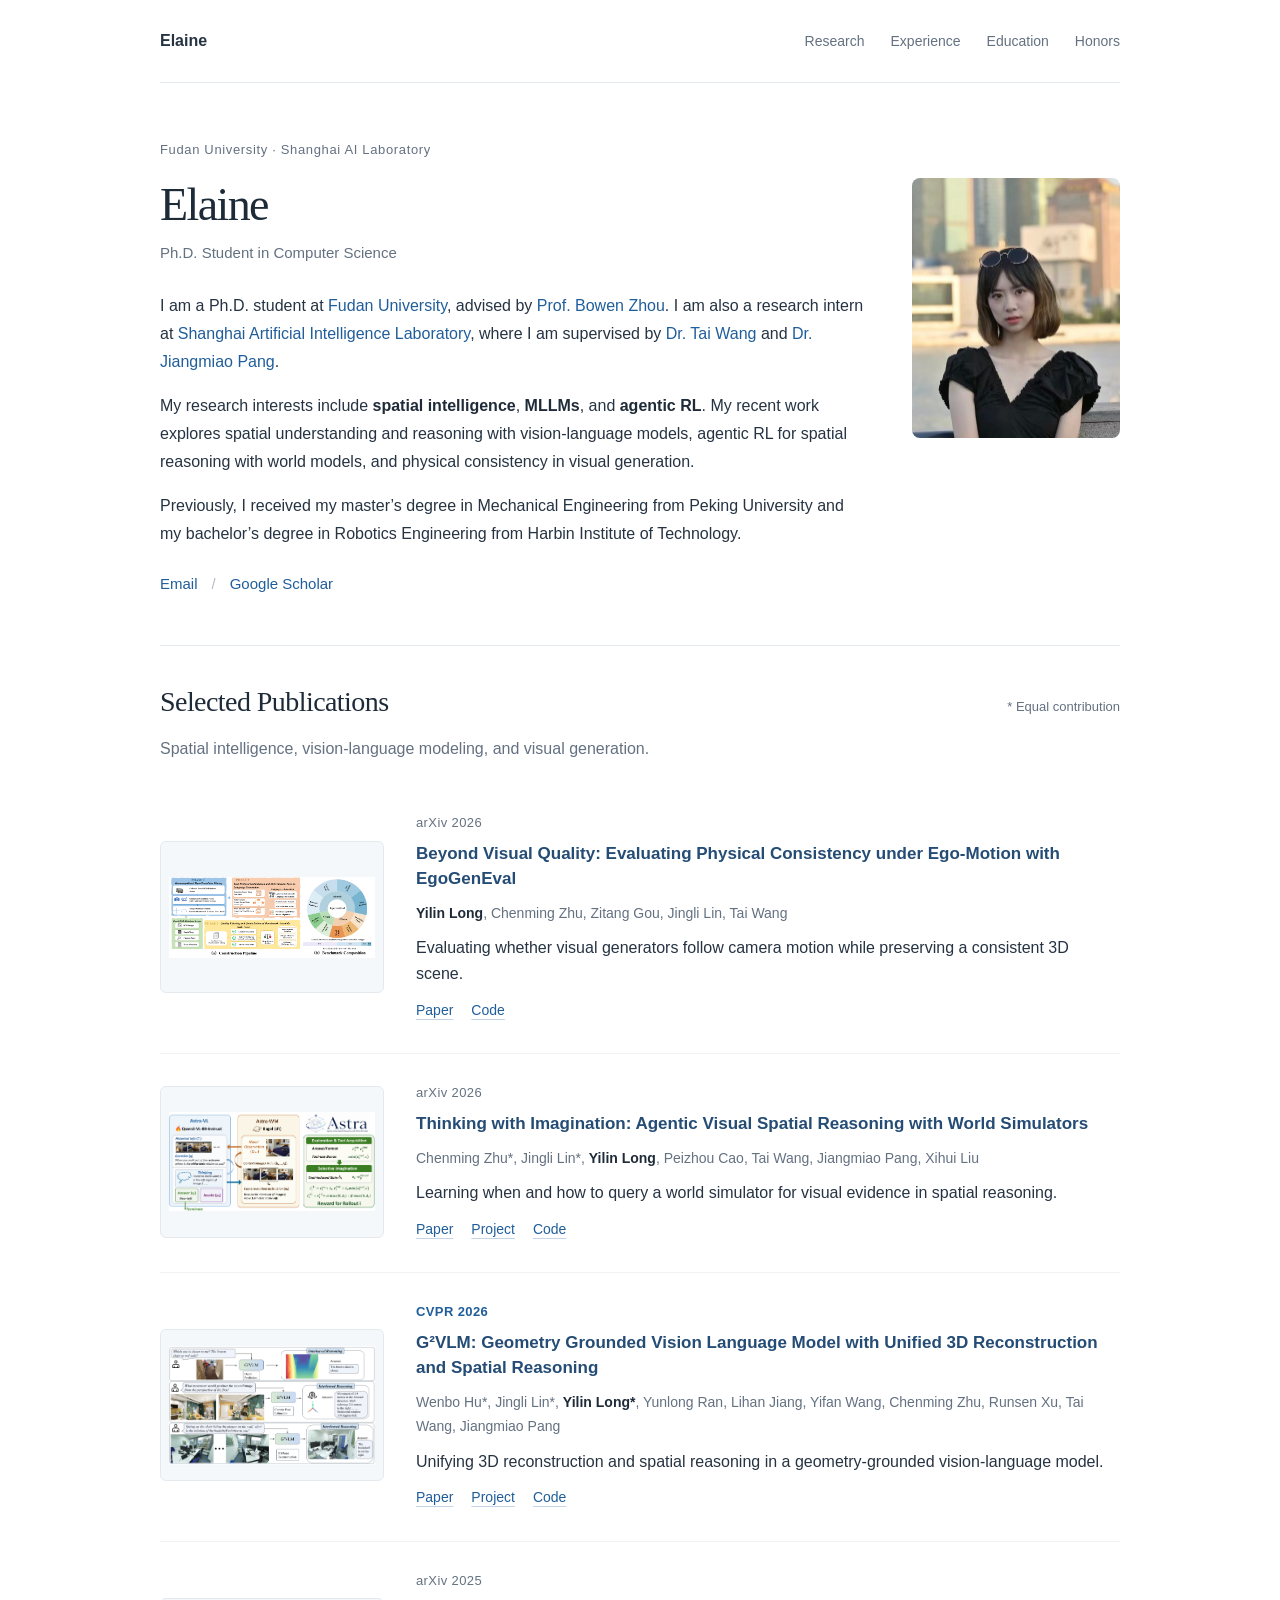
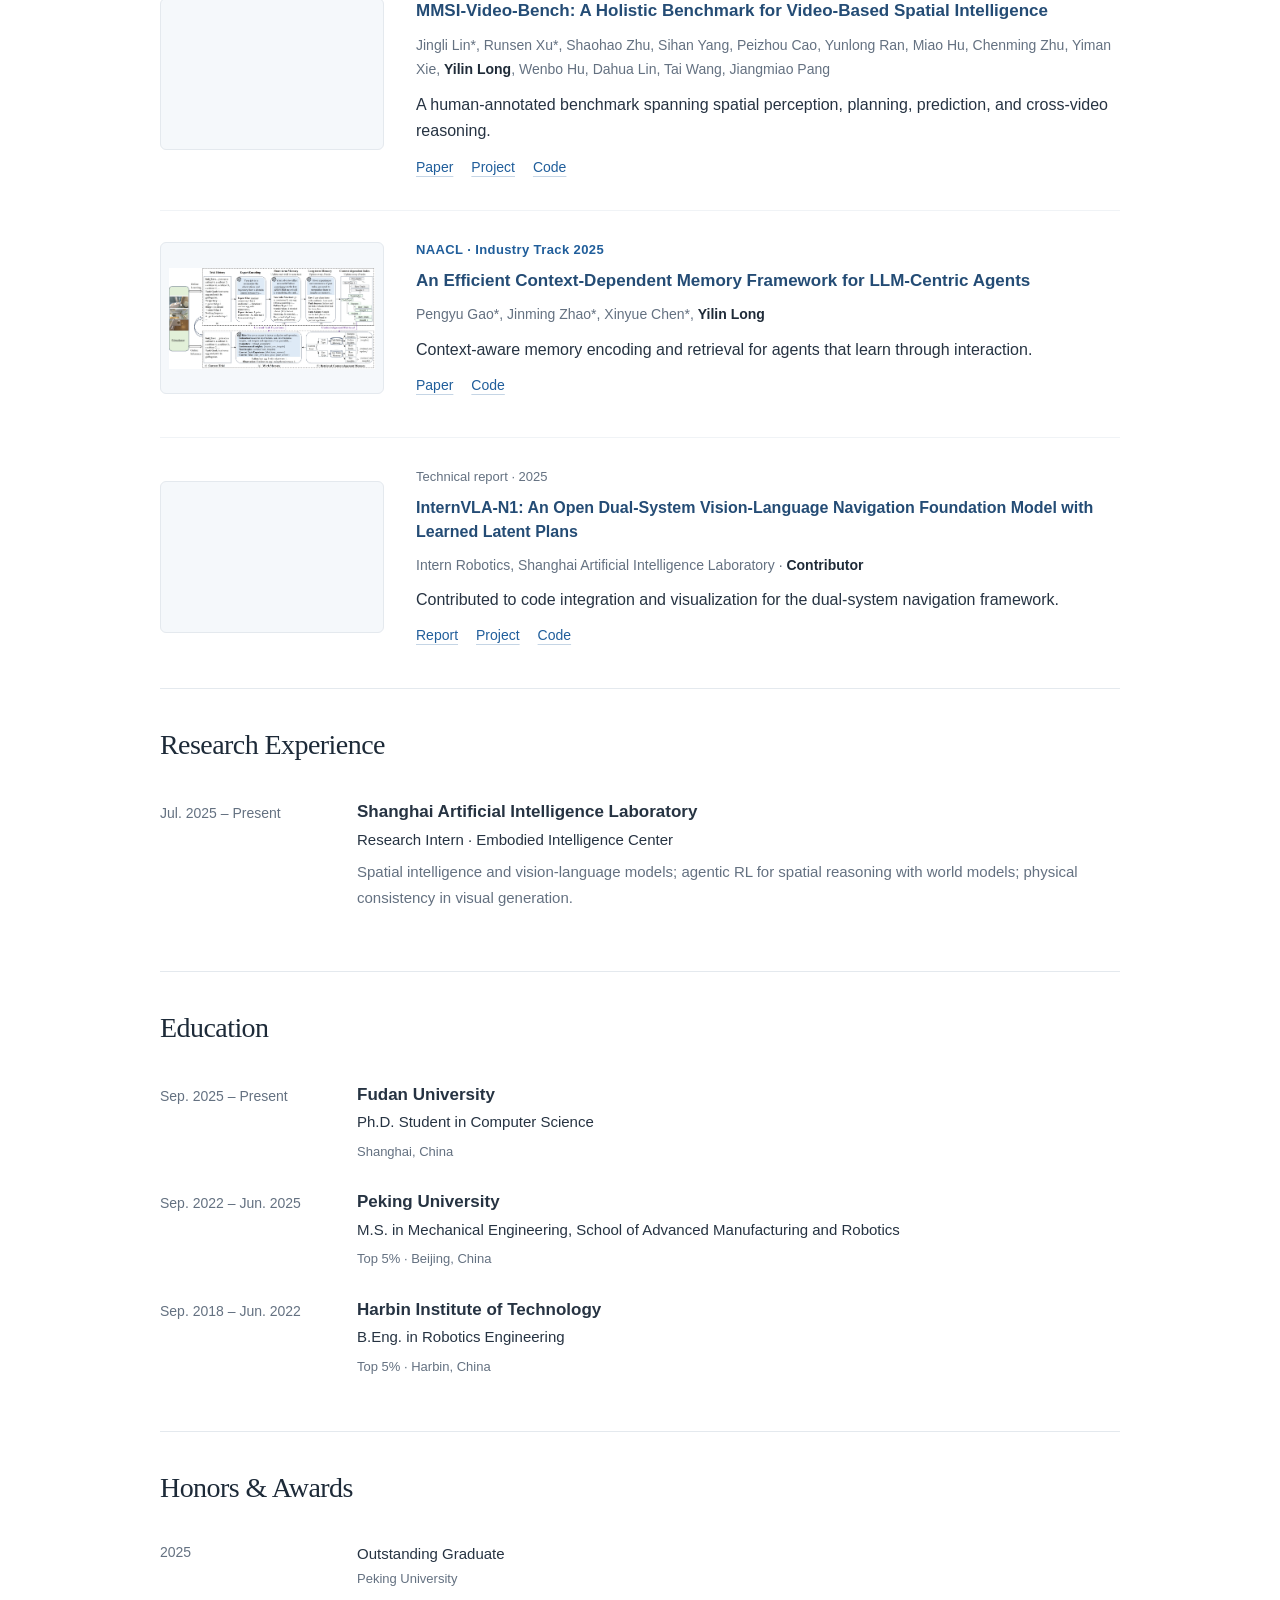
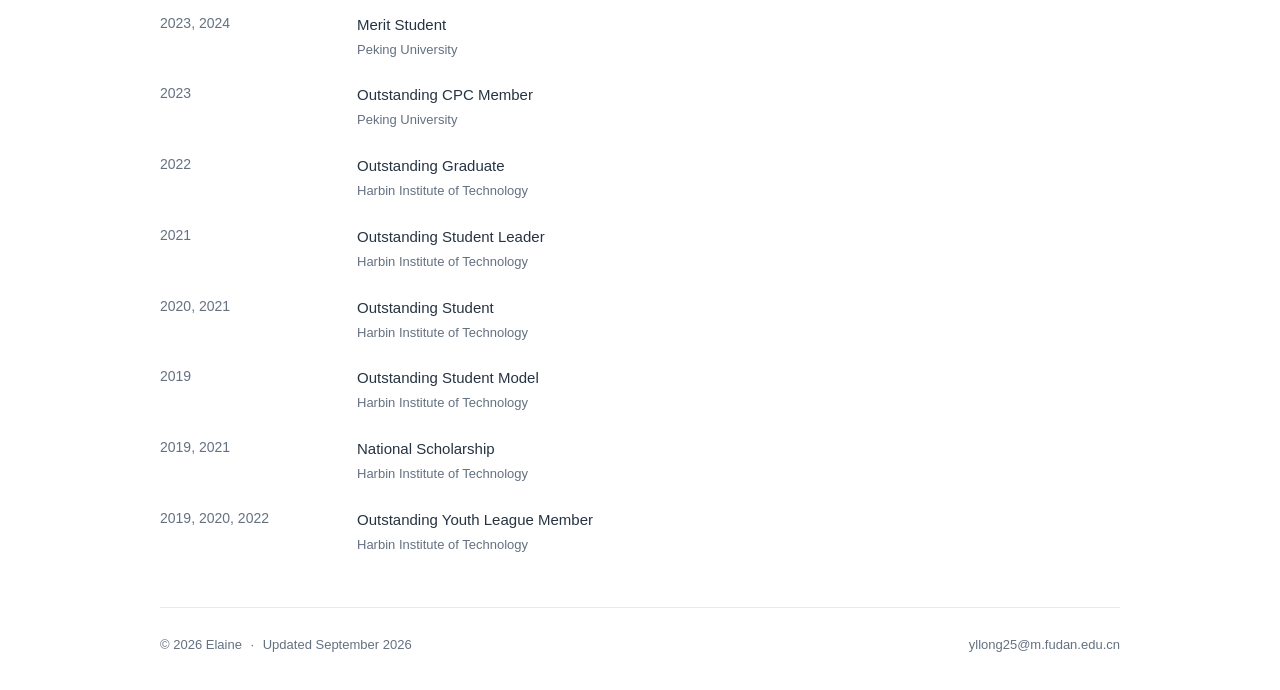
==== index.html @ aaca4203 "Publish Elaine academic homepage" ====
<!DOCTYPE html><html lang="en"><head><meta charSet="utf-8"/><meta name="viewport" content="width=device-width, initial-scale=1"/><link rel="stylesheet" href="/_next/static/css/index.D__8Dozi.css" data-rsc-css-href="/_next/static/css/index.D__8Dozi.css" data-precedence="vite-rsc/importer-resources"/><link rel="modulepreload" fetchPriority="low" href="/_next/static/chunks/index-BCOWWcrv.js"/><script src="/_next/static/chunks/rolldown-runtime-C60lm6uB.js" type="module" async=""></script><script src="/_next/static/chunks/framework-D_rUT4EX.js" type="module" async=""></script><link rel="modulepreload" href="/_next/static/chunks/layout-segment-context-bcV3dmSG.js" crossorigin=""/><link rel="modulepreload" href="/_next/static/chunks/image-C2R3ejAu.js" crossorigin=""/><title>Elaine | Spatial Intelligence, MLLMs &amp; Agentic RL</title><meta name="description" content="Elaine is a Ph.D. student at Fudan University interested in spatial intelligence, MLLMs, and agentic RL. Recent work includes vision-language models, agentic RL for spatial reasoning with world models, and physical consistency in visual generation."/><meta name="robots" content="index, follow"/><link rel="icon" href="/favicon.svg"/><link rel="canonical" href="https://elaine6107.github.io"/><script>Object.assign(((self[Symbol.for("vinext.navigationRuntime")]??={bootstrap:{routeManifest:null},functions:{}}).bootstrap.rsc??={rsc:[]}),{params:{},nav:{"pathname":"/","searchParams":[]}})</script><link rel="modulepreload" href="/_next/static/chunks/index-BCOWWcrv.js" />
</head><body><div class="site-shell"><a class="skip-link" href="#main">Skip to content</a><header class="site-header"><a class="wordmark" href="#about">Elaine</a><nav aria-label="Main navigation"><a href="#research">Research</a><a href="#experience">Experience</a><a href="#education">Education</a><a href="#honors">Honors</a></nav></header><main id="main"><section id="about" class="intro" aria-labelledby="name"><div class="intro-copy"><p class="eyebrow">Fudan University · Shanghai AI Laboratory</p><h1 id="name">Elaine</h1><p class="position">Ph.D. Student in Computer Science</p><p>I am a Ph.D. student at <a href="https://www.fudan.edu.cn/en/">Fudan University</a>, advised by <a href="https://web.ee.tsinghua.edu.cn/zhoubowen/en/index.htm">Prof. Bowen Zhou</a>. I am also a research intern at <a href="https://www.shlab.org.cn/">Shanghai Artificial Intelligence Laboratory</a>, where I am supervised by <a href="https://taiwang.me/">Dr. Tai Wang</a> and <a href="https://oceanpang.github.io/">Dr. Jiangmiao Pang</a>.</p><p>My research interests include <strong>spatial intelligence</strong>, <strong>MLLMs</strong>, and <strong>agentic RL</strong>. My recent work explores spatial understanding and reasoning with vision-language models, agentic RL for spatial reasoning with world models, and physical consistency in visual generation.</p><p>Previously, I received my master’s degree in Mechanical Engineering from Peking University and my bachelor’s degree in Robotics Engineering from Harbin Institute of Technology.</p><div class="profile-links"><a href="mailto:yllong25@m.fudan.edu.cn">Email</a><span aria-hidden="true">/</span><a href="https://scholar.google.com/citations?user=0pl_8RQAAAAJ&amp;hl=en">Google Scholar</a></div></div><div class="profile-portrait"><img src="/images/portrait.jpg" alt="Elaine" width="208" height="260" loading="eager" fetchPriority="high" decoding="async" data-nimg="1"/></div></section><section id="research" class="section research" aria-labelledby="research-title"><div class="section-heading"><h2 id="research-title">Selected Publications</h2><span class="contribution-note">* Equal contribution</span></div><p class="section-intro">Spatial intelligence, vision-language modeling, and visual generation.</p><article class="paper" id="egogeneval" aria-labelledby="egogeneval-title"><a class="paper-image" href="https://arxiv.org/abs/2609.11172" aria-label="Read Beyond Visual Quality: Evaluating Physical Consistency under Ego-Motion with EgoGenEval"><img src="/images/egogeneval-overview.png" alt="EgoGenEval benchmark construction and its atomic, chain, and cycle camera-motion tasks" width="224" height="152" loading="lazy" decoding="async" data-nimg="1"/></a><div class="paper-body"><p class="paper-venue preprint">arXiv<!-- --> <!-- -->2026</p><h3 id="egogeneval-title"><a href="https://arxiv.org/abs/2609.11172">Beyond Visual Quality: Evaluating Physical Consistency under Ego-Motion with EgoGenEval</a></h3><p class="authors"><span><strong>Yilin Long</strong></span><span>, <!-- -->Chenming Zhu</span><span>, <!-- -->Zitang Gou</span><span>, <!-- -->Jingli Lin</span><span>, <!-- -->Tai Wang</span></p><p class="paper-summary">Evaluating whether visual generators follow camera motion while preserving a consistent 3D scene.</p><div class="paper-links"><a href="https://arxiv.org/abs/2609.11172">Paper<span class="sr-only">: <!-- -->Beyond Visual Quality: Evaluating Physical Consistency under Ego-Motion with EgoGenEval</span></a><a href="https://github.com/InternRobotics/EgoGenEval">Code<span class="sr-only">: <!-- -->Beyond Visual Quality: Evaluating Physical Consistency under Ego-Motion with EgoGenEval</span></a></div></div></article><article class="paper" id="thinking-with-imagination" aria-labelledby="thinking-with-imagination-title"><a class="paper-image" href="https://arxiv.org/abs/2606.06476" aria-label="Read Thinking with Imagination: Agentic Visual Spatial Reasoning with World Simulators"><img src="/images/thinking-imagination-framework.png" alt="Astra connects a vision-language reasoner to a world simulator that generates new visual observations" width="224" height="152" loading="lazy" decoding="async" data-nimg="1"/></a><div class="paper-body"><p class="paper-venue preprint">arXiv<!-- --> <!-- -->2026</p><h3 id="thinking-with-imagination-title"><a href="https://arxiv.org/abs/2606.06476">Thinking with Imagination: Agentic Visual Spatial Reasoning with World Simulators</a></h3><p class="authors"><span>Chenming Zhu*</span><span>, <!-- -->Jingli Lin*</span><span>, <strong>Yilin Long</strong></span><span>, <!-- -->Peizhou Cao</span><span>, <!-- -->Tai Wang</span><span>, <!-- -->Jiangmiao Pang</span><span>, <!-- -->Xihui Liu</span></p><p class="paper-summary">Learning when and how to query a world simulator for visual evidence in spatial reasoning.</p><div class="paper-links"><a href="https://arxiv.org/abs/2606.06476">Paper<span class="sr-only">: <!-- -->Thinking with Imagination: Agentic Visual Spatial Reasoning with World Simulators</span></a><a href="https://zcmax.github.io/projects/Thinking-With-Imagination/">Project<span class="sr-only">: <!-- -->Thinking with Imagination: Agentic Visual Spatial Reasoning with World Simulators</span></a><a href="https://github.com/ZCMax/Thinking-With-Imagination">Code<span class="sr-only">: <!-- -->Thinking with Imagination: Agentic Visual Spatial Reasoning with World Simulators</span></a></div></div></article><article class="paper" id="g2vlm" aria-labelledby="g2vlm-title"><a class="paper-image" href="https://arxiv.org/abs/2511.21688" aria-label="Read G²VLM: Geometry Grounded Vision Language Model with Unified 3D Reconstruction and Spatial Reasoning"><img src="/images/g2vlm-teaser.png" alt="G²VLM uses depth prediction, camera pose estimation, and point cloud reconstruction for spatial reasoning" width="224" height="152" loading="lazy" decoding="async" data-nimg="1"/></a><div class="paper-body"><p class="paper-venue ">CVPR<!-- --> <!-- -->2026</p><h3 id="g2vlm-title"><a href="https://arxiv.org/abs/2511.21688">G²VLM: Geometry Grounded Vision Language Model with Unified 3D Reconstruction and Spatial Reasoning</a></h3><p class="authors"><span>Wenbo Hu*</span><span>, <!-- -->Jingli Lin*</span><span>, <strong>Yilin Long*</strong></span><span>, <!-- -->Yunlong Ran</span><span>, <!-- -->Lihan Jiang</span><span>, <!-- -->Yifan Wang</span><span>, <!-- -->Chenming Zhu</span><span>, <!-- -->Runsen Xu</span><span>, <!-- -->Tai Wang</span><span>, <!-- -->Jiangmiao Pang</span></p><p class="paper-summary">Unifying 3D reconstruction and spatial reasoning in a geometry-grounded vision-language model.</p><div class="paper-links"><a href="https://arxiv.org/abs/2511.21688">Paper<span class="sr-only">: <!-- -->G²VLM: Geometry Grounded Vision Language Model with Unified 3D Reconstruction and Spatial Reasoning</span></a><a href="https://gordonhu608.github.io/g2vlm.github.io/">Project<span class="sr-only">: <!-- -->G²VLM: Geometry Grounded Vision Language Model with Unified 3D Reconstruction and Spatial Reasoning</span></a><a href="https://github.com/InternRobotics/G2VLM">Code<span class="sr-only">: <!-- -->G²VLM: Geometry Grounded Vision Language Model with Unified 3D Reconstruction and Spatial Reasoning</span></a></div></div></article><article class="paper" id="mmsi-video" aria-labelledby="mmsi-video-title"><a class="paper-image" href="https://arxiv.org/abs/2512.10863" aria-label="Read MMSI-Video-Bench: A Holistic Benchmark for Video-Based Spatial Intelligence"><img src="/images/mmsi-video-teaser.png" alt="MMSI-Video-Bench tasks include spatial construction, planning, motion understanding, prediction, and cross-video reasoning" width="224" height="152" loading="lazy" decoding="async" data-nimg="1"/></a><div class="paper-body"><p class="paper-venue preprint">arXiv<!-- --> <!-- -->2025</p><h3 id="mmsi-video-title"><a href="https://arxiv.org/abs/2512.10863">MMSI-Video-Bench: A Holistic Benchmark for Video-Based Spatial Intelligence</a></h3><p class="authors"><span>Jingli Lin*</span><span>, <!-- -->Runsen Xu*</span><span>, <!-- -->Shaohao Zhu</span><span>, <!-- -->Sihan Yang</span><span>, <!-- -->Peizhou Cao</span><span>, <!-- -->Yunlong Ran</span><span>, <!-- -->Miao Hu</span><span>, <!-- -->Chenming Zhu</span><span>, <!-- -->Yiman Xie</span><span>, <strong>Yilin Long</strong></span><span>, <!-- -->Wenbo Hu</span><span>, <!-- -->Dahua Lin</span><span>, <!-- -->Tai Wang</span><span>, <!-- -->Jiangmiao Pang</span></p><p class="paper-summary">A human-annotated benchmark spanning spatial perception, planning, prediction, and cross-video reasoning.</p><div class="paper-links"><a href="https://arxiv.org/abs/2512.10863">Paper<span class="sr-only">: <!-- -->MMSI-Video-Bench: A Holistic Benchmark for Video-Based Spatial Intelligence</span></a><a href="https://rbler1234.github.io/MMSI-VIdeo-Bench.github.io/">Project<span class="sr-only">: <!-- -->MMSI-Video-Bench: A Holistic Benchmark for Video-Based Spatial Intelligence</span></a><a href="https://github.com/InternRobotics/MMSI-Video-Bench">Code<span class="sr-only">: <!-- -->MMSI-Video-Bench: A Holistic Benchmark for Video-Based Spatial Intelligence</span></a></div></div></article><article class="paper" id="cdmem" aria-labelledby="cdmem-title"><a class="paper-image" href="https://aclanthology.org/2025.naacl-industry.80/" aria-label="Read An Efficient Context-Dependent Memory Framework for LLM-Centric Agents"><img src="/images/cdmem-overview.png" alt="CDMem framework with expert encoding, short-term and long-term memory, and context-dependent retrieval" width="224" height="152" loading="lazy" decoding="async" data-nimg="1"/></a><div class="paper-body"><p class="paper-venue ">NAACL · Industry Track<!-- --> <!-- -->2025</p><h3 id="cdmem-title"><a href="https://aclanthology.org/2025.naacl-industry.80/">An Efficient Context-Dependent Memory Framework for LLM-Centric Agents</a></h3><p class="authors"><span>Pengyu Gao*</span><span>, <!-- -->Jinming Zhao*</span><span>, <!-- -->Xinyue Chen*</span><span>, <strong>Yilin Long</strong></span></p><p class="paper-summary">Context-aware memory encoding and retrieval for agents that learn through interaction.</p><div class="paper-links"><a href="https://aclanthology.org/2025.naacl-industry.80/">Paper<span class="sr-only">: <!-- -->An Efficient Context-Dependent Memory Framework for LLM-Centric Agents</span></a><a href="https://github.com/piri-gao/CDMem">Code<span class="sr-only">: <!-- -->An Efficient Context-Dependent Memory Framework for LLM-Centric Agents</span></a></div></div></article><article class="paper technical-report" aria-labelledby="internvla-title"><a class="paper-image" href="https://internrobotics.github.io/internvla-n1.github.io/static/pdfs/InternVLA_N1.pdf" aria-label="Read the InternVLA-N1 technical report"><img src="/images/internvla-preview.jpg" alt="InternVLA-N1 navigation demonstrations, benchmark results, and dual-system inference examples from Figure 1 of the technical report" width="3250" height="1894" loading="lazy" decoding="async" data-nimg="1"/></a><div class="paper-body"><p class="report-label">Technical report · 2025</p><h3 id="internvla-title"><a href="https://internrobotics.github.io/internvla-n1.github.io/">InternVLA-N1: An Open Dual-System Vision-Language Navigation Foundation Model with Learned Latent Plans</a></h3><p class="authors">Intern Robotics, Shanghai Artificial Intelligence Laboratory · <strong>Contributor</strong></p><p class="paper-summary">Contributed to code integration and visualization for the dual-system navigation framework.</p><div class="paper-links"><a href="https://internrobotics.github.io/internvla-n1.github.io/static/pdfs/InternVLA_N1.pdf">Report<span class="sr-only">: InternVLA-N1</span></a><a href="https://internrobotics.github.io/internvla-n1.github.io/">Project<span class="sr-only">: InternVLA-N1</span></a><a href="https://github.com/InternRobotics/InternNav">Code<span class="sr-only">: InternVLA-N1</span></a></div></div></article></section><section id="experience" class="section" aria-labelledby="experience-title"><h2 id="experience-title">Research Experience</h2><div class="timeline-row experience-row"><p class="date">Jul. 2025 – Present</p><div><h3>Shanghai Artificial Intelligence Laboratory</h3><p class="role">Research Intern · Embodied Intelligence Center</p><p class="experience-detail">Spatial intelligence and vision-language models; agentic RL for spatial reasoning with world models; physical consistency in visual generation.</p></div></div></section><section id="education" class="section" aria-labelledby="education-title"><h2 id="education-title">Education</h2><div class="timeline-row"><p class="date">Sep. 2025 – Present</p><div><h3>Fudan University</h3><p class="degree">Ph.D. Student in Computer Science</p><p class="education-detail">Shanghai, China</p></div></div><div class="timeline-row"><p class="date">Sep. 2022 – Jun. 2025</p><div><h3>Peking University</h3><p class="degree">M.S. in Mechanical Engineering, School of Advanced Manufacturing and Robotics</p><p class="education-detail">Top 5% · Beijing, China</p></div></div><div class="timeline-row"><p class="date">Sep. 2018 – Jun. 2022</p><div><h3>Harbin Institute of Technology</h3><p class="degree">B.Eng. in Robotics Engineering</p><p class="education-detail">Top 5% · Harbin, China</p></div></div></section><section id="honors" class="section honors-section" aria-labelledby="honors-title"><h2 id="honors-title">Honors &amp; Awards</h2><ul class="honors-list"><li class="honor-row"><span class="date">2025</span><div><span class="honor-title">Outstanding Graduate</span><span class="honor-institution">Peking University</span></div></li><li class="honor-row"><span class="date">2023, 2024</span><div><span class="honor-title">Merit Student</span><span class="honor-institution">Peking University</span></div></li><li class="honor-row"><span class="date">2023</span><div><span class="honor-title">Outstanding CPC Member</span><span class="honor-institution">Peking University</span></div></li><li class="honor-row"><span class="date">2022</span><div><span class="honor-title">Outstanding Graduate</span><span class="honor-institution">Harbin Institute of Technology</span></div></li><li class="honor-row"><span class="date">2021</span><div><span class="honor-title">Outstanding Student Leader</span><span class="honor-institution">Harbin Institute of Technology</span></div></li><li class="honor-row"><span class="date">2020, 2021</span><div><span class="honor-title">Outstanding Student</span><span class="honor-institution">Harbin Institute of Technology</span></div></li><li class="honor-row"><span class="date">2019</span><div><span class="honor-title">Outstanding Student Model</span><span class="honor-institution">Harbin Institute of Technology</span></div></li><li class="honor-row"><span class="date">2019, 2021</span><div><span class="honor-title">National Scholarship</span><span class="honor-institution">Harbin Institute of Technology</span></div></li><li class="honor-row"><span class="date">2019, 2020, 2022</span><div><span class="honor-title">Outstanding Youth League Member</span><span class="honor-institution">Harbin Institute of Technology</span></div></li></ul></section></main><footer><p>© 2026 Elaine <span class="footer-dot">·</span> Updated September 2026</p><a href="mailto:yllong25@m.fudan.edu.cn">yllong25@m.fudan.edu.cn</a></footer></div><script type="module" src="/_next/static/chunks/index-BCOWWcrv.js" id="_R_" async=""></script><script>((self[Symbol.for("vinext.navigationRuntime")]??={bootstrap:{routeManifest:null},functions:{}}).bootstrap.rsc??={rsc:[]}).rsc.push("0:{\"page:/\":\"$L1\",\"layout:/\":\"$L2\",\"route:/\":\"$L3\",\"__route\":\"route:/\",\"__interceptionContext\":null,\"__layoutIds\":[\"layout:/\"],\"__rootLayout\":\"/\",\"__bfcacheSegmentIdentities\":{\"layout:/\":\"[\\\"layout\\\",\\\"layout:/\\\",\\\"root-boundary:/\\\",\\\"\\\"]\",\"page:/\":\"[\\\"page\\\",\\\"page:/\\\",\\\"root-boundary:/\\\",\\\"\\\"]\"},\"__srcPage\":[\"page\"],\"__layoutFlags\":{\"layout:/\":\"s\"},\"__artifactCompatibility\":{\"schemaVersion\":1,\"graphVersion\":\"app-route-graph:1177fd80f83fa7b0\",\"deploymentVersion\":\"87db43da-fc67-446c-b16f-538894730578\",\"appElementsSchemaVersion\":1,\"rscPayloadSchemaVersion\":1,\"rootBoundaryId\":\"/\",\"renderEpoch\":null}}\n")</script><script>((self[Symbol.for("vinext.navigationRuntime")]??={bootstrap:{routeManifest:null},functions:{}}).bootstrap.rsc??={rsc:[]}).rsc.push("4:I[\"8c0f216c4604\",[],\"Children\",1]\n")</script><script>((self[Symbol.for("vinext.navigationRuntime")]??={bootstrap:{routeManifest:null},functions:{}}).bootstrap.rsc??={rsc:[]}).rsc.push("5:I[\"593f344dc510\",[],\"GlobalErrorBoundary\",1]\n")</script><script>((self[Symbol.for("vinext.navigationRuntime")]??={bootstrap:{routeManifest:null},functions:{}}).bootstrap.rsc??={rsc:[]}).rsc.push("6:I[\"0b874ad30386\",[],\"default\",1]\n")</script><script>((self[Symbol.for("vinext.navigationRuntime")]??={bootstrap:{routeManifest:null},functions:{}}).bootstrap.rsc??={rsc:[]}).rsc.push("7:I[\"593f344dc510\",[],\"ErrorBoundary\",1]\n")</script><script>((self[Symbol.for("vinext.navigationRuntime")]??={bootstrap:{routeManifest:null},functions:{}}).bootstrap.rsc??={rsc:[]}).rsc.push("8:I[\"15c18cfaeeff\",[],\"LayoutSegmentProvider\",1]\n")</script><script>((self[Symbol.for("vinext.navigationRuntime")]??={bootstrap:{routeManifest:null},functions:{}}).bootstrap.rsc??={rsc:[]}).rsc.push("9:I[\"8c0f216c4604\",[],\"Slot\",1]\n")</script><script>((self[Symbol.for("vinext.navigationRuntime")]??={bootstrap:{routeManifest:null},functions:{}}).bootstrap.rsc??={rsc:[]}).rsc.push("a:I[\"593f344dc510\",[],\"NotFoundBoundary\",1]\n")</script><script>((self[Symbol.for("vinext.navigationRuntime")]??={bootstrap:{routeManifest:null},functions:{}}).bootstrap.rsc??={rsc:[]}).rsc.push("b:I[\"9276801271d6\",[],\"AppRouterScrollTarget\",1]\n")</script><script>((self[Symbol.for("vinext.navigationRuntime")]??={bootstrap:{routeManifest:null},functions:{}}).bootstrap.rsc??={rsc:[]}).rsc.push("c:I[\"593f344dc510\",[],\"RedirectBoundary\",1]\n")</script><script>((self[Symbol.for("vinext.navigationRuntime")]??={bootstrap:{routeManifest:null},functions:{}}).bootstrap.rsc??={rsc:[]}).rsc.push(":HL[\"/_next/static/css/index.D__8Dozi.css\",\"style\"     ]\n")</script><script>((self[Symbol.for("vinext.navigationRuntime")]??={bootstrap:{routeManifest:null},functions:{}}).bootstrap.rsc??={rsc:[]}).rsc.push("2:[[[\"$\",\"link\",\"css:/_next/static/css/index.D__8Dozi.css\",{\"rel\":\"stylesheet\",\"precedence\":\"vite-rsc/importer-resources\",\"href\":\"/_next/static/css/index.D__8Dozi.css\",\"data-rsc-css-href\":\"/_next/static/css/index.D__8Dozi.css\"}],\"$undefined\"],[\"$\",\"html\",null,{\"lang\":\"en\",\"children\":[\"$\",\"body\",null,{\"children\":[\"$\",\"$L4\",null,{}]}]}]]\n")</script><script>((self[Symbol.for("vinext.navigationRuntime")]??={bootstrap:{routeManifest:null},functions:{}}).bootstrap.rsc??={rsc:[]}).rsc.push("3:[[[\"$\",\"meta\",null,{\"charSet\":\"utf-8\"}],[[\"$\",\"title\",\"0\",{\"children\":\"Elaine | Spatial Intelligence, MLLMs \u0026 Agentic RL\"}],[\"$\",\"meta\",\"1\",{\"name\":\"description\",\"content\":\"Elaine is a Ph.D. student at Fudan University interested in spatial intelligence, MLLMs, and agentic RL. Recent work includes vision-language models, agentic RL for spatial reasoning with world models, and physical consistency in visual generation.\"}],[\"$\",\"meta\",\"2\",{\"name\":\"robots\",\"content\":\"index, follow\"}],[\"$\",\"link\",\"3\",{\"data-vinext-streamed-icon\":\"$undefined\",\"rel\":\"icon\",\"href\":\"/favicon.svg\",\"type\":\"$undefined\",\"sizes\":\"$undefined\",\"color\":\"$undefined\",\"media\":\"$undefined\",\"fetchPriority\":\"$undefined\"}],[\"$\",\"link\",\"4\",{\"rel\":\"canonical\",\"href\":\"https://elaine6107.github.io\"}]],[[\"$\",\"meta\",\"0\",{\"name\":\"viewport\",\"content\":\"width=device-width, initial-scale=1\"}]]],[\"$\",\"$L5\",null,{\"fallback\":\"$6\",\"children\":[\"$\",\"$L7\",null,{\"fallback\":\"$6\",\"children\":[\"$\",\"$L8\",null,{\"providerId\":\"layout:/\",\"segmentMap\":{\"children\":[]},\"children\":[\"$\",\"$L9\",null,{\"id\":\"layout:/\",\"parallelSlots\":\"$undefined\",\"children\":[\"$\",\"$La\",null,{\"resetKey\":\"\",\"fallback\":[[\"$\",\"title\",null,{\"children\":\"404: This page could not be found.\"}],[\"$\",\"div\",null,{\"style\":{\"fontFamily\":\"system-ui,\\\"Segoe UI\\\",Roboto,Helvetica,Arial,sans-serif,\\\"Apple Color Emoji\\\",\\\"Segoe UI Emoji\\\"\",\"height\":\"100vh\",\"textAlign\":\"center\",\"display\":\"flex\",\"flexDirection\":\"column\",\"alignItems\":\"center\",\"justifyContent\":\"center\"},\"children\":[\"$\",\"div\",null,{\"children\":[[\"$\",\"style\",null,{\"dangerouslySetInnerHTML\":{\"__html\":\"body{color:#000;background:#fff;margin:0}.next-error-h1{border-right:1px solid rgba(0,0,0,.3)}@media (prefers-color-scheme:dark){body{color:#fff;background:#000}.next-error-h1{border-right:1px solid rgba(255,255,255,.3)}}\"}}],[\"$\",\"h1\",null,{\"className\":\"next-error-h1\",\"style\":{\"display\":\"inline-block\",\"margin\":\"0 20px 0 0\",\"padding\":\"0 23px 0 0\",\"fontSize\":24,\"fontWeight\":500,\"verticalAlign\":\"top\",\"lineHeight\":\"49px\"},\"children\":404}],[\"$\",\"div\",null,{\"style\":{\"display\":\"inline-block\"},\"children\":[\"$\",\"h2\",null,{\"style\":{\"fontSize\":14,\"fontWeight\":400,\"lineHeight\":\"49px\",\"margin\":0},\"children\":\"This page could not be found.\"}]}]]}]}]],\"children\":[\"$\",\"$Lb\",null,{\"children\":[\"$\",\"$Lc\",null,{\"children\":[[\"$\",\"$L8\",null,{\"providerId\":\"page:/\",\"segmentMap\":{\"children\":[\"__PAGE__\"]},\"children\":[\"$\",\"$L9\",null,{\"id\":\"page:/\"}]}],null]}]}]}]}]}]}]}],null,null]\n")</script><script>((self[Symbol.for("vinext.navigationRuntime")]??={bootstrap:{routeManifest:null},functions:{}}).bootstrap.rsc??={rsc:[]}).rsc.push("d:I[\"9fb86276be8f\",[],\"default\",1]\n")</script><script>((self[Symbol.for("vinext.navigationRuntime")]??={bootstrap:{routeManifest:null},functions:{}}).bootstrap.rsc??={rsc:[]}).rsc.push("1:[\"$\",\"div\",null,{\"className\":\"site-shell\",\"children\":[[\"$\",\"a\",null,{\"className\":\"skip-link\",\"href\":\"#main\",\"children\":\"Skip to content\"}],[\"$\",\"header\",null,{\"className\":\"site-header\",\"children\":[[\"$\",\"a\",null,{\"className\":\"wordmark\",\"href\":\"#about\",\"children\":\"Elaine\"}],[\"$\",\"nav\",null,{\"aria-label\":\"Main navigation\",\"children\":[[\"$\",\"a\",null,{\"href\":\"#research\",\"children\":\"Research\"}],[\"$\",\"a\",null,{\"href\":\"#experience\",\"children\":\"Experience\"}],[\"$\",\"a\",null,{\"href\":\"#education\",\"children\":\"Education\"}],[\"$\",\"a\",null,{\"href\":\"#honors\",\"children\":\"Honors\"}]]}]]}],[\"$\",\"main\",null,{\"id\":\"main\",\"children\":[[\"$\",\"section\",null,{\"id\":\"about\",\"className\":\"intro\",\"aria-labelledby\":\"name\",\"children\":[[\"$\",\"div\",null,{\"className\":\"intro-copy\",\"children\":[[\"$\",\"p\",null,{\"className\":\"eyebrow\",\"children\":\"Fudan University · Shanghai AI Laboratory\"}],[\"$\",\"h1\",null,{\"id\":\"name\",\"children\":\"Elaine\"}],[\"$\",\"p\",null,{\"className\":\"position\",\"children\":\"Ph.D. Student in Computer Science\"}],[\"$\",\"p\",null,{\"children\":[\"I am a Ph.D. student at \",[\"$\",\"a\",null,{\"href\":\"https://www.fudan.edu.cn/en/\",\"children\":\"Fudan University\"}],\", advised by \",[\"$\",\"a\",null,{\"href\":\"https://web.ee.tsinghua.edu.cn/zhoubowen/en/index.htm\",\"children\":\"Prof. Bowen Zhou\"}],\". I am also a research intern at \",[\"$\",\"a\",null,{\"href\":\"https://www.shlab.org.cn/\",\"children\":\"Shanghai Artificial Intelligence Laboratory\"}],\", where I am supervised by \",[\"$\",\"a\",null,{\"href\":\"https://taiwang.me/\",\"children\":\"Dr. Tai Wang\"}],\" and \",[\"$\",\"a\",null,{\"href\":\"https://oceanpang.github.io/\",\"children\":\"Dr. Jiangmiao Pang\"}],\".\"]}],[\"$\",\"p\",null,{\"children\":[\"My research interests include \",[\"$\",\"strong\",null,{\"children\":\"spatial intelligence\"}],\", \",[\"$\",\"strong\",null,{\"children\":\"MLLMs\"}],\", and \",[\"$\",\"strong\",null,{\"children\":\"agentic RL\"}],\". My recent work explores spatial understanding and reasoning with vision-language models, agentic RL for spatial reasoning with world models, and physical consistency in visual generation.\"]}],[\"$\",\"p\",null,{\"children\":\"Previously, I received my master’s degree in Mechanical Engineering from Peking University and my bachelor’s degree in Robotics Engineering from Harbin Institute of Technology.\"}],[\"$\",\"div\",null,{\"className\":\"profile-links\",\"children\":[[\"$\",\"a\",null,{\"href\":\"mailto:yllong25@m.fudan.edu.cn\",\"children\":\"Email\"}],[\"$\",\"span\",null,{\"aria-hidden\":\"true\",\"children\":\"/\"}],[\"$\",\"a\",null,{\"href\":\"https://scholar.google.com/citations?user=0pl_8RQAAAAJ\u0026hl=en\",\"children\":\"Google Scholar\"}]]}]]}],[\"$\",\"div\",null,{\"className\":\"profile-portrait\",\"children\":[\"$\",\"$Ld\",null,{\"src\":\"/images/portrait.jpg\",\"alt\":\"Elaine\",\"width\":208,\"height\":260,\"unoptimized\":true,\"priority\":true}]}]]}],[\"$\",\"section\",null,{\"id\":\"research\",\"className\":\"section research\",\"aria-labelledby\":\"research-title\",\"children\":[[\"$\",\"div\",null,{\"className\":\"section-heading\",\"children\":[[\"$\",\"h2\",null,{\"id\":\"research-title\",\"children\":\"Selected Publications\"}],[\"$\",\"span\",null,{\"className\":\"contribution-note\",\"children\":\"* Equal contribution\"}]]}],[\"$\",\"p\",null,{\"className\":\"section-intro\",\"children\":\"Spatial intelligence, vision-language modeling, and visual generation.\"}],[[\"$\",\"article\",\"egogeneval\",{\"className\":\"paper\",\"id\":\"egogeneval\",\"aria-labelledby\":\"egogeneval-title\",\"children\":[[\"$\",\"a\",null,{\"className\":\"paper-image\",\"href\":\"https://arxiv.org/abs/2609.11172\",\"aria-label\":\"Read Beyond Visual Quality: Evaluating Physical Consistency under Ego-Motion with EgoGenEval\",\"children\":[\"$\",\"$Ld\",null,{\"src\":\"/images/egogeneval-overview.png\",\"alt\":\"EgoGenEval benchmark construction and its atomic, chain, and cycle camera-motion tasks\",\"width\":224,\"height\":152,\"loading\":\"lazy\",\"unoptimized\":true}]}],[\"$\",\"div\",null,{\"className\":\"paper-body\",\"children\":[[\"$\",\"p\",null,{\"className\":\"paper-venue preprint\",\"children\":[\"arXiv\",\" \",2026]}],[\"$\",\"h3\",null,{\"id\":\"egogeneval-title\",\"children\":[\"$\",\"a\",null,{\"href\":\"https://arxiv.org/abs/2609.11172\",\"children\":\"Beyond Visual Quality: Evaluating Physical Consistency under Ego-Motion with EgoGenEval\"}]}],[\"$\",\"p\",null,{\"className\":\"authors\",\"children\":[[\"$\",\"span\",\"Yilin Long\",{\"children\":[false,[\"$\",\"strong\",null,{\"children\":\"Yilin Long\"}]]}],[\"$\",\"span\",\"Chenming Zhu\",{\"children\":[\", \",\"Chenming Zhu\"]}],[\"$\",\"span\",\"Zitang Gou\",{\"children\":[\", \",\"Zitang Gou\"]}],[\"$\",\"span\",\"Jingli Lin\",{\"children\":[\", \",\"Jingli Lin\"]}],[\"$\",\"span\",\"Tai Wang\",{\"children\":[\", \",\"Tai Wang\"]}]]}],\"$Le\",\"$Lf\"]}]]}],\"$L10\",\"$L11\",\"$L12\",\"$L13\"],\"$L14\"]}],\"$L15\",\"$L16\",\"$L17\"]}],\"$L18\"]}]\n")</script><script>((self[Symbol.for("vinext.navigationRuntime")]??={bootstrap:{routeManifest:null},functions:{}}).bootstrap.rsc??={rsc:[]}).rsc.push("e:[\"$\",\"p\",null,{\"className\":\"paper-summary\",\"children\":\"Evaluating whether visual generators follow camera motion while preserving a consistent 3D scene.\"}]\n")</script><script>((self[Symbol.for("vinext.navigationRuntime")]??={bootstrap:{routeManifest:null},functions:{}}).bootstrap.rsc??={rsc:[]}).rsc.push("f:[\"$\",\"div\",null,{\"className\":\"paper-links\",\"children\":[[\"$\",\"a\",\"Paper\",{\"href\":\"https://arxiv.org/abs/2609.11172\",\"children\":[\"Paper\",[\"$\",\"span\",null,{\"className\":\"sr-only\",\"children\":[\": \",\"Beyond Visual Quality: Evaluating Physical Consistency under Ego-Motion with EgoGenEval\"]}]]}],[\"$\",\"a\",\"Code\",{\"href\":\"https://github.com/InternRobotics/EgoGenEval\",\"children\":[\"Code\",[\"$\",\"span\",null,{\"className\":\"sr-only\",\"children\":[\": \",\"Beyond Visual Quality: Evaluating Physical Consistency under Ego-Motion with EgoGenEval\"]}]]}]]}]\n")</script><script>((self[Symbol.for("vinext.navigationRuntime")]??={bootstrap:{routeManifest:null},functions:{}}).bootstrap.rsc??={rsc:[]}).rsc.push("10:[\"$\",\"article\",\"thinking-with-imagination\",{\"className\":\"paper\",\"id\":\"thinking-with-imagination\",\"aria-labelledby\":\"thinking-with-imagination-title\",\"children\":[[\"$\",\"a\",null,{\"className\":\"paper-image\",\"href\":\"https://arxiv.org/abs/2606.06476\",\"aria-label\":\"Read Thinking with Imagination: Agentic Visual Spatial Reasoning with World Simulators\",\"children\":[\"$\",\"$Ld\",null,{\"src\":\"/images/thinking-imagination-framework.png\",\"alt\":\"Astra connects a vision-language reasoner to a world simulator that generates new visual observations\",\"width\":224,\"height\":152,\"loading\":\"lazy\",\"unoptimized\":true}]}],[\"$\",\"div\",null,{\"className\":\"paper-body\",\"children\":[[\"$\",\"p\",null,{\"className\":\"paper-venue preprint\",\"children\":[\"arXiv\",\" \",2026]}],[\"$\",\"h3\",null,{\"id\":\"thinking-with-imagination-title\",\"children\":[\"$\",\"a\",null,{\"href\":\"https://arxiv.org/abs/2606.06476\",\"children\":\"Thinking with Imagination: Agentic Visual Spatial Reasoning with World Simulators\"}]}],[\"$\",\"p\",null,{\"className\":\"authors\",\"children\":[[\"$\",\"span\",\"Chenming Zhu*\",{\"children\":[false,\"Chenming Zhu*\"]}],[\"$\",\"span\",\"Jingli Lin*\",{\"children\":[\", \",\"Jingli Lin*\"]}],[\"$\",\"span\",\"Yilin Long\",{\"children\":[\", \",[\"$\",\"strong\",null,{\"children\":\"Yilin Long\"}]]}],[\"$\",\"span\",\"Peizhou Cao\",{\"children\":[\", \",\"Peizhou Cao\"]}],[\"$\",\"span\",\"Tai Wang\",{\"children\":[\", \",\"Tai Wang\"]}],[\"$\",\"span\",\"Jiangmiao Pang\",{\"children\":[\", \",\"Jiangmiao Pang\"]}],[\"$\",\"span\",\"Xihui Liu\",{\"children\":[\", \",\"Xihui Liu\"]}]]}],[\"$\",\"p\",null,{\"className\":\"paper-summary\",\"children\":\"Learning when and how to query a world simulator for visual evidence in spatial reasoning.\"}],[\"$\",\"div\",null,{\"className\":\"paper-links\",\"children\":[[\"$\",\"a\",\"Paper\",{\"href\":\"https://arxiv.org/abs/2606.06476\",\"children\":[\"Paper\",[\"$\",\"span\",null,{\"className\":\"sr-only\",\"children\":[\": \",\"Thinking with Imagination: Agentic Visual Spatial Reasoning with World Simulators\"]}]]}],[\"$\",\"a\",\"Project\",{\"href\":\"https://zcmax.github.io/projects/Thinking-With-Imagination/\",\"children\":[\"Project\",[\"$\",\"span\",null,{\"className\":\"sr-only\",\"children\":[\": \",\"Thinking with Imagination: Agentic Visual Spatial Reasoning with World Simulators\"]}]]}],[\"$\",\"a\",\"Code\",{\"href\":\"https://github.com/ZCMax/Thinking-With-Imagination\",\"children\":[\"Code\",[\"$\",\"span\",null,{\"className\":\"sr-only\",\"children\":[\": \",\"Thinking with Imagination: Agentic Visual Spatial Reasoning with World Simulators\"]}]]}]]}]]}]]}]\n")</script><script>((self[Symbol.for("vinext.navigationRuntime")]??={bootstrap:{routeManifest:null},functions:{}}).bootstrap.rsc??={rsc:[]}).rsc.push("11:[\"$\",\"article\",\"g2vlm\",{\"className\":\"paper\",\"id\":\"g2vlm\",\"aria-labelledby\":\"g2vlm-title\",\"children\":[[\"$\",\"a\",null,{\"className\":\"paper-image\",\"href\":\"https://arxiv.org/abs/2511.21688\",\"aria-label\":\"Read G²VLM: Geometry Grounded Vision Language Model with Unified 3D Reconstruction and Spatial Reasoning\",\"children\":[\"$\",\"$Ld\",null,{\"src\":\"/images/g2vlm-teaser.png\",\"alt\":\"G²VLM uses depth prediction, camera pose estimation, and point cloud reconstruction for spatial reasoning\",\"width\":224,\"height\":152,\"loading\":\"lazy\",\"unoptimized\":true}]}],[\"$\",\"div\",null,{\"className\":\"paper-body\",\"children\":[[\"$\",\"p\",null,{\"className\":\"paper-venue \",\"children\":[\"CVPR\",\" \",2026]}],[\"$\",\"h3\",null,{\"id\":\"g2vlm-title\",\"children\":[\"$\",\"a\",null,{\"href\":\"https://arxiv.org/abs/2511.21688\",\"children\":\"G²VLM: Geometry Grounded Vision Language Model with Unified 3D Reconstruction and Spatial Reasoning\"}]}],[\"$\",\"p\",null,{\"className\":\"authors\",\"children\":[[\"$\",\"span\",\"Wenbo Hu*\",{\"children\":[false,\"Wenbo Hu*\"]}],[\"$\",\"span\",\"Jingli Lin*\",{\"children\":[\", \",\"Jingli Lin*\"]}],[\"$\",\"span\",\"Yilin Long*\",{\"children\":[\", \",[\"$\",\"strong\",null,{\"children\":\"Yilin Long*\"}]]}],[\"$\",\"span\",\"Yunlong Ran\",{\"children\":[\", \",\"Yunlong Ran\"]}],[\"$\",\"span\",\"Lihan Jiang\",{\"children\":[\", \",\"Lihan Jiang\"]}],[\"$\",\"span\",\"Yifan Wang\",{\"children\":[\", \",\"Yifan Wang\"]}],[\"$\",\"span\",\"Chenming Zhu\",{\"children\":[\", \",\"Chenming Zhu\"]}],[\"$\",\"span\",\"Runsen Xu\",{\"children\":[\", \",\"Runsen Xu\"]}],[\"$\",\"span\",\"Tai Wang\",{\"children\":[\", \",\"Tai Wang\"]}],[\"$\",\"span\",\"Jiangmiao Pang\",{\"children\":[\", \",\"Jiangmiao Pang\"]}]]}],[\"$\",\"p\",null,{\"className\":\"paper-summary\",\"children\":\"Unifying 3D reconstruction and spatial reasoning in a geometry-grounded vision-language model.\"}],[\"$\",\"div\",null,{\"className\":\"paper-links\",\"children\":[[\"$\",\"a\",\"Paper\",{\"href\":\"https://arxiv.org/abs/2511.21688\",\"children\":[\"Paper\",[\"$\",\"span\",null,{\"className\":\"sr-only\",\"children\":[\": \",\"G²VLM: Geometry Grounded Vision Language Model with Unified 3D Reconstruction and Spatial Reasoning\"]}]]}],[\"$\",\"a\",\"Project\",{\"href\":\"https://gordonhu608.github.io/g2vlm.github.io/\",\"children\":[\"Project\",[\"$\",\"span\",null,{\"className\":\"sr-only\",\"children\":[\": \",\"G²VLM: Geometry Grounded Vision Language Model with Unified 3D Reconstruction and Spatial Reasoning\"]}]]}],[\"$\",\"a\",\"Code\",{\"href\":\"https://github.com/InternRobotics/G2VLM\",\"children\":[\"Code\",[\"$\",\"span\",null,{\"className\":\"sr-only\",\"children\":[\": \",\"G²VLM: Geometry Grounded Vision Language Model with Unified 3D Reconstruction and Spatial Reasoning\"]}]]}]]}]]}]]}]\n")</script><script>((self[Symbol.for("vinext.navigationRuntime")]??={bootstrap:{routeManifest:null},functions:{}}).bootstrap.rsc??={rsc:[]}).rsc.push("12:[\"$\",\"article\",\"mmsi-video\",{\"className\":\"paper\",\"id\":\"mmsi-video\",\"aria-labelledby\":\"mmsi-video-title\",\"children\":[[\"$\",\"a\",null,{\"className\":\"paper-image\",\"href\":\"https://arxiv.org/abs/2512.10863\",\"aria-label\":\"Read MMSI-Video-Bench: A Holistic Benchmark for Video-Based Spatial Intelligence\",\"children\":[\"$\",\"$Ld\",null,{\"src\":\"/images/mmsi-video-teaser.png\",\"alt\":\"MMSI-Video-Bench tasks include spatial construction, planning, motion understanding, prediction, and cross-video reasoning\",\"width\":224,\"height\":152,\"loading\":\"lazy\",\"unoptimized\":true}]}],[\"$\",\"div\",null,{\"className\":\"paper-body\",\"children\":[[\"$\",\"p\",null,{\"className\":\"paper-venue preprint\",\"children\":[\"arXiv\",\" \",2025]}],[\"$\",\"h3\",null,{\"id\":\"mmsi-video-title\",\"children\":[\"$\",\"a\",null,{\"href\":\"https://arxiv.org/abs/2512.10863\",\"children\":\"MMSI-Video-Bench: A Holistic Benchmark for Video-Based Spatial Intelligence\"}]}],[\"$\",\"p\",null,{\"className\":\"authors\",\"children\":[[\"$\",\"span\",\"Jingli Lin*\",{\"children\":[false,\"Jingli Lin*\"]}],[\"$\",\"span\",\"Runsen Xu*\",{\"children\":[\", \",\"Runsen Xu*\"]}],[\"$\",\"span\",\"Shaohao Zhu\",{\"children\":[\", \",\"Shaohao Zhu\"]}],[\"$\",\"span\",\"Sihan Yang\",{\"children\":[\", \",\"Sihan Yang\"]}],[\"$\",\"span\",\"Peizhou Cao\",{\"children\":[\", \",\"Peizhou Cao\"]}],[\"$\",\"span\",\"Yunlong Ran\",{\"children\":[\", \",\"Yunlong Ran\"]}],[\"$\",\"span\",\"Miao Hu\",{\"children\":[\", \",\"Miao Hu\"]}],[\"$\",\"span\",\"Chenming Zhu\",{\"children\":[\", \",\"Chenming Zhu\"]}],[\"$\",\"span\",\"Yiman Xie\",{\"children\":[\", \",\"Yiman Xie\"]}],[\"$\",\"span\",\"Yilin Long\",{\"children\":[\", \",[\"$\",\"strong\",null,{\"children\":\"Yilin Long\"}]]}],[\"$\",\"span\",\"Wenbo Hu\",{\"children\":[\", \",\"Wenbo Hu\"]}],[\"$\",\"span\",\"Dahua Lin\",{\"children\":[\", \",\"Dahua Lin\"]}],[\"$\",\"span\",\"Tai Wang\",{\"children\":[\", \",\"Tai Wang\"]}],[\"$\",\"span\",\"Jiangmiao Pang\",{\"children\":[\", \",\"Jiangmiao Pang\"]}]]}],[\"$\",\"p\",null,{\"className\":\"paper-summary\",\"children\":\"A human-annotated benchmark spanning spatial perception, planning, prediction, and cross-video reasoning.\"}],[\"$\",\"div\",null,{\"className\":\"paper-links\",\"children\":[[\"$\",\"a\",\"Paper\",{\"href\":\"https://arxiv.org/abs/2512.10863\",\"children\":[\"Paper\",[\"$\",\"span\",null,{\"className\":\"sr-only\",\"children\":[\": \",\"MMSI-Video-Bench: A Holistic Benchmark for Video-Based Spatial Intelligence\"]}]]}],[\"$\",\"a\",\"Project\",{\"href\":\"https://rbler1234.github.io/MMSI-VIdeo-Bench.github.io/\",\"children\":[\"Project\",[\"$\",\"span\",null,{\"className\":\"sr-only\",\"children\":[\": \",\"MMSI-Video-Bench: A Holistic Benchmark for Video-Based Spatial Intelligence\"]}]]}],[\"$\",\"a\",\"Code\",{\"href\":\"https://github.com/InternRobotics/MMSI-Video-Bench\",\"children\":[\"Code\",[\"$\",\"span\",null,{\"className\":\"sr-only\",\"children\":[\": \",\"MMSI-Video-Bench: A Holistic Benchmark for Video-Based Spatial Intelligence\"]}]]}]]}]]}]]}]\n")</script><script>((self[Symbol.for("vinext.navigationRuntime")]??={bootstrap:{routeManifest:null},functions:{}}).bootstrap.rsc??={rsc:[]}).rsc.push("13:[\"$\",\"article\",\"cdmem\",{\"className\":\"paper\",\"id\":\"cdmem\",\"aria-labelledby\":\"cdmem-title\",\"children\":[[\"$\",\"a\",null,{\"className\":\"paper-image\",\"href\":\"https://aclanthology.org/2025.naacl-industry.80/\",\"aria-label\":\"Read An Efficient Context-Dependent Memory Framework for LLM-Centric Agents\",\"children\":[\"$\",\"$Ld\",null,{\"src\":\"/images/cdmem-overview.png\",\"alt\":\"CDMem framework with expert encoding, short-term and long-term memory, and context-dependent retrieval\",\"width\":224,\"height\":152,\"loading\":\"lazy\",\"unoptimized\":true}]}],[\"$\",\"div\",null,{\"className\":\"paper-body\",\"children\":[[\"$\",\"p\",null,{\"className\":\"paper-venue \",\"children\":[\"NAACL · Industry Track\",\" \",2025]}],[\"$\",\"h3\",null,{\"id\":\"cdmem-title\",\"children\":[\"$\",\"a\",null,{\"href\":\"https://aclanthology.org/2025.naacl-industry.80/\",\"children\":\"An Efficient Context-Dependent Memory Framework for LLM-Centric Agents\"}]}],[\"$\",\"p\",null,{\"className\":\"authors\",\"children\":[[\"$\",\"span\",\"Pengyu Gao*\",{\"children\":[false,\"Pengyu Gao*\"]}],[\"$\",\"span\",\"Jinming Zhao*\",{\"children\":[\", \",\"Jinming Zhao*\"]}],[\"$\",\"span\",\"Xinyue Chen*\",{\"children\":[\", \",\"Xinyue Chen*\"]}],[\"$\",\"span\",\"Yilin Long\",{\"children\":[\", \",[\"$\",\"strong\",null,{\"children\":\"Yilin Long\"}]]}]]}],[\"$\",\"p\",null,{\"className\":\"paper-summary\",\"children\":\"Context-aware memory encoding and retrieval for agents that learn through interaction.\"}],[\"$\",\"div\",null,{\"className\":\"paper-links\",\"children\":[[\"$\",\"a\",\"Paper\",{\"href\":\"https://aclanthology.org/2025.naacl-industry.80/\",\"children\":[\"Paper\",[\"$\",\"span\",null,{\"className\":\"sr-only\",\"children\":[\": \",\"An Efficient Context-Dependent Memory Framework for LLM-Centric Agents\"]}]]}],[\"$\",\"a\",\"Code\",{\"href\":\"https://github.com/piri-gao/CDMem\",\"children\":[\"Code\",[\"$\",\"span\",null,{\"className\":\"sr-only\",\"children\":[\": \",\"An Efficient Context-Dependent Memory Framework for LLM-Centric Agents\"]}]]}]]}]]}]]}]\n")</script><script>((self[Symbol.for("vinext.navigationRuntime")]??={bootstrap:{routeManifest:null},functions:{}}).bootstrap.rsc??={rsc:[]}).rsc.push("14:[\"$\",\"article\",null,{\"className\":\"paper technical-report\",\"aria-labelledby\":\"internvla-title\",\"children\":[[\"$\",\"a\",null,{\"className\":\"paper-image\",\"href\":\"https://internrobotics.github.io/internvla-n1.github.io/static/pdfs/InternVLA_N1.pdf\",\"aria-label\":\"Read the InternVLA-N1 technical report\",\"children\":[\"$\",\"$Ld\",null,{\"src\":\"/images/internvla-preview.jpg\",\"alt\":\"InternVLA-N1 navigation demonstrations, benchmark results, and dual-system inference examples from Figure 1 of the technical report\",\"width\":3250,\"height\":1894,\"loading\":\"lazy\",\"unoptimized\":true}]}],[\"$\",\"div\",null,{\"className\":\"paper-body\",\"children\":[[\"$\",\"p\",null,{\"className\":\"report-label\",\"children\":\"Technical report · 2025\"}],[\"$\",\"h3\",null,{\"id\":\"internvla-title\",\"children\":[\"$\",\"a\",null,{\"href\":\"https://internrobotics.github.io/internvla-n1.github.io/\",\"children\":\"InternVLA-N1: An Open Dual-System Vision-Language Navigation Foundation Model with Learned Latent Plans\"}]}],[\"$\",\"p\",null,{\"className\":\"authors\",\"children\":[\"Intern Robotics, Shanghai Artificial Intelligence Laboratory · \",[\"$\",\"strong\",null,{\"children\":\"Contributor\"}]]}],[\"$\",\"p\",null,{\"className\":\"paper-summary\",\"children\":\"Contributed to code integration and visualization for the dual-system navigation framework.\"}],[\"$\",\"div\",null,{\"className\":\"paper-links\",\"children\":[[\"$\",\"a\",null,{\"href\":\"https://internrobotics.github.io/internvla-n1.github.io/static/pdfs/InternVLA_N1.pdf\",\"children\":[\"Report\",[\"$\",\"span\",null,{\"className\":\"sr-only\",\"children\":\": InternVLA-N1\"}]]}],[\"$\",\"a\",null,{\"href\":\"https://internrobotics.github.io/internvla-n1.github.io/\",\"children\":[\"Project\",[\"$\",\"span\",null,{\"className\":\"sr-only\",\"children\":\": InternVLA-N1\"}]]}],[\"$\",\"a\",null,{\"href\":\"https://github.com/InternRobotics/InternNav\",\"children\":[\"Code\",[\"$\",\"span\",null,{\"className\":\"sr-only\",\"children\":\": InternVLA-N1\"}]]}]]}]]}]]}]\n")</script><script>((self[Symbol.for("vinext.navigationRuntime")]??={bootstrap:{routeManifest:null},functions:{}}).bootstrap.rsc??={rsc:[]}).rsc.push("15:[\"$\",\"section\",null,{\"id\":\"experience\",\"className\":\"section\",\"aria-labelledby\":\"experience-title\",\"children\":[[\"$\",\"h2\",null,{\"id\":\"experience-title\",\"children\":\"Research Experience\"}],[[\"$\",\"div\",\"Shanghai Artificial Intelligence Laboratory\",{\"className\":\"timeline-row experience-row\",\"children\":[[\"$\",\"p\",null,{\"className\":\"date\",\"children\":\"Jul. 2025 – Present\"}],[\"$\",\"div\",null,{\"children\":[[\"$\",\"h3\",null,{\"children\":\"Shanghai Artificial Intelligence Laboratory\"}],[\"$\",\"p\",null,{\"className\":\"role\",\"children\":\"Research Intern · Embodied Intelligence Center\"}],[\"$\",\"p\",null,{\"className\":\"experience-detail\",\"children\":\"Spatial intelligence and vision-language models; agentic RL for spatial reasoning with world models; physical consistency in visual generation.\"}]]}]]}]]]}]\n")</script><script>((self[Symbol.for("vinext.navigationRuntime")]??={bootstrap:{routeManifest:null},functions:{}}).bootstrap.rsc??={rsc:[]}).rsc.push("16:[\"$\",\"section\",null,{\"id\":\"education\",\"className\":\"section\",\"aria-labelledby\":\"education-title\",\"children\":[[\"$\",\"h2\",null,{\"id\":\"education-title\",\"children\":\"Education\"}],[[\"$\",\"div\",\"Fudan University\",{\"className\":\"timeline-row\",\"children\":[[\"$\",\"p\",null,{\"className\":\"date\",\"children\":\"Sep. 2025 – Present\"}],[\"$\",\"div\",null,{\"children\":[[\"$\",\"h3\",null,{\"children\":\"Fudan University\"}],[\"$\",\"p\",null,{\"className\":\"degree\",\"children\":\"Ph.D. Student in Computer Science\"}],[\"$\",\"p\",null,{\"className\":\"education-detail\",\"children\":\"Shanghai, China\"}]]}]]}],[\"$\",\"div\",\"Peking University\",{\"className\":\"timeline-row\",\"children\":[[\"$\",\"p\",null,{\"className\":\"date\",\"children\":\"Sep. 2022 – Jun. 2025\"}],[\"$\",\"div\",null,{\"children\":[[\"$\",\"h3\",null,{\"children\":\"Peking University\"}],[\"$\",\"p\",null,{\"className\":\"degree\",\"children\":\"M.S. in Mechanical Engineering, School of Advanced Manufacturing and Robotics\"}],[\"$\",\"p\",null,{\"className\":\"education-detail\",\"children\":\"Top 5% · Beijing, China\"}]]}]]}],[\"$\",\"div\",\"Harbin Institute of Technology\",{\"className\":\"timeline-row\",\"children\":[[\"$\",\"p\",null,{\"className\":\"date\",\"children\":\"Sep. 2018 – Jun. 2022\"}],[\"$\",\"div\",null,{\"children\":[[\"$\",\"h3\",null,{\"children\":\"Harbin Institute of Technology\"}],[\"$\",\"p\",null,{\"className\":\"degree\",\"children\":\"B.Eng. in Robotics Engineering\"}],[\"$\",\"p\",null,{\"className\":\"education-detail\",\"children\":\"Top 5% · Harbin, China\"}]]}]]}]]]}]\n")</script><script>((self[Symbol.for("vinext.navigationRuntime")]??={bootstrap:{routeManifest:null},functions:{}}).bootstrap.rsc??={rsc:[]}).rsc.push("17:[\"$\",\"section\",null,{\"id\":\"honors\",\"className\":\"section honors-section\",\"aria-labelledby\":\"honors-title\",\"children\":[[\"$\",\"h2\",null,{\"id\":\"honors-title\",\"children\":\"Honors \u0026 Awards\"}],[\"$\",\"ul\",null,{\"className\":\"honors-list\",\"children\":[[\"$\",\"li\",\"2025-Outstanding Graduate-Peking University\",{\"className\":\"honor-row\",\"children\":[[\"$\",\"span\",null,{\"className\":\"date\",\"children\":\"2025\"}],[\"$\",\"div\",null,{\"children\":[[\"$\",\"span\",null,{\"className\":\"honor-title\",\"children\":\"Outstanding Graduate\"}],[\"$\",\"span\",null,{\"className\":\"honor-institution\",\"children\":\"Peking University\"}]]}]]}],[\"$\",\"li\",\"2023, 2024-Merit Student-Peking University\",{\"className\":\"honor-row\",\"children\":[[\"$\",\"span\",null,{\"className\":\"date\",\"children\":\"2023, 2024\"}],[\"$\",\"div\",null,{\"children\":[[\"$\",\"span\",null,{\"className\":\"honor-title\",\"children\":\"Merit Student\"}],[\"$\",\"span\",null,{\"className\":\"honor-institution\",\"children\":\"Peking University\"}]]}]]}],[\"$\",\"li\",\"2023-Outstanding CPC Member-Peking University\",{\"className\":\"honor-row\",\"children\":[[\"$\",\"span\",null,{\"className\":\"date\",\"children\":\"2023\"}],[\"$\",\"div\",null,{\"children\":[[\"$\",\"span\",null,{\"className\":\"honor-title\",\"children\":\"Outstanding CPC Member\"}],[\"$\",\"span\",null,{\"className\":\"honor-institution\",\"children\":\"Peking University\"}]]}]]}],[\"$\",\"li\",\"2022-Outstanding Graduate-Harbin Institute of Technology\",{\"className\":\"honor-row\",\"children\":[[\"$\",\"span\",null,{\"className\":\"date\",\"children\":\"2022\"}],[\"$\",\"div\",null,{\"children\":[[\"$\",\"span\",null,{\"className\":\"honor-title\",\"children\":\"Outstanding Graduate\"}],[\"$\",\"span\",null,{\"className\":\"honor-institution\",\"children\":\"Harbin Institute of Technology\"}]]}]]}],[\"$\",\"li\",\"2021-Outstanding Student Leader-Harbin Institute of Technology\",{\"className\":\"honor-row\",\"children\":[[\"$\",\"span\",null,{\"className\":\"date\",\"children\":\"2021\"}],[\"$\",\"div\",null,{\"children\":[[\"$\",\"span\",null,{\"className\":\"honor-title\",\"children\":\"Outstanding Student Leader\"}],[\"$\",\"span\",null,{\"className\":\"honor-institution\",\"children\":\"Harbin Institute of Technology\"}]]}]]}],[\"$\",\"li\",\"2020, 2021-Outstanding Student-Harbin Institute of Technology\",{\"className\":\"honor-row\",\"children\":[[\"$\",\"span\",null,{\"className\":\"date\",\"children\":\"2020, 2021\"}],[\"$\",\"div\",null,{\"children\":[[\"$\",\"span\",null,{\"className\":\"honor-title\",\"children\":\"Outstanding Student\"}],[\"$\",\"span\",null,{\"className\":\"honor-institution\",\"children\":\"Harbin Institute of Technology\"}]]}]]}],[\"$\",\"li\",\"2019-Outstanding Student Model-Harbin Institute of Technology\",{\"className\":\"honor-row\",\"children\":[[\"$\",\"span\",null,{\"className\":\"date\",\"children\":\"2019\"}],[\"$\",\"div\",null,{\"children\":[[\"$\",\"span\",null,{\"className\":\"honor-title\",\"children\":\"Outstanding Student Model\"}],[\"$\",\"span\",null,{\"className\":\"honor-institution\",\"children\":\"Harbin Institute of Technology\"}]]}]]}],[\"$\",\"li\",\"2019, 2021-National Scholarship-Harbin Institute of Technology\",{\"className\":\"honor-row\",\"children\":[[\"$\",\"span\",null,{\"className\":\"date\",\"children\":\"2019, 2021\"}],[\"$\",\"div\",null,{\"children\":[[\"$\",\"span\",null,{\"className\":\"honor-title\",\"children\":\"National Scholarship\"}],[\"$\",\"span\",null,{\"className\":\"honor-institution\",\"children\":\"Harbin Institute of Technology\"}]]}]]}],[\"$\",\"li\",\"2019, 2020, 2022-Outstanding Youth League Member-Harbin Institute of Technology\",{\"className\":\"honor-row\",\"children\":[[\"$\",\"span\",null,{\"className\":\"date\",\"children\":\"2019, 2020, 2022\"}],[\"$\",\"div\",null,{\"children\":[[\"$\",\"span\",null,{\"className\":\"honor-title\",\"children\":\"Outstanding Youth League Member\"}],[\"$\",\"span\",null,{\"className\":\"honor-institution\",\"children\":\"Harbin Institute of Technology\"}]]}]]}]]}]]}]\n")</script><script>((self[Symbol.for("vinext.navigationRuntime")]??={bootstrap:{routeManifest:null},functions:{}}).bootstrap.rsc??={rsc:[]}).rsc.push("18:[\"$\",\"footer\",null,{\"children\":[[\"$\",\"p\",null,{\"children\":[\"© 2026 Elaine \",[\"$\",\"span\",null,{\"className\":\"footer-dot\",\"children\":\"·\"}],\" Updated September 2026\"]}],[\"$\",\"a\",null,{\"href\":\"mailto:yllong25@m.fudan.edu.cn\",\"children\":\"yllong25@m.fudan.edu.cn\"}]]}]\n")</script><script>Object.assign(((self[Symbol.for("vinext.navigationRuntime")]??={bootstrap:{routeManifest:null},functions:{}}).bootstrap.rsc??={rsc:[]}),{"initialCacheKind":"static"});((self[Symbol.for("vinext.navigationRuntime")]??={bootstrap:{routeManifest:null},functions:{}}).bootstrap.rsc??={rsc:[]}).done=true</script></body></html>
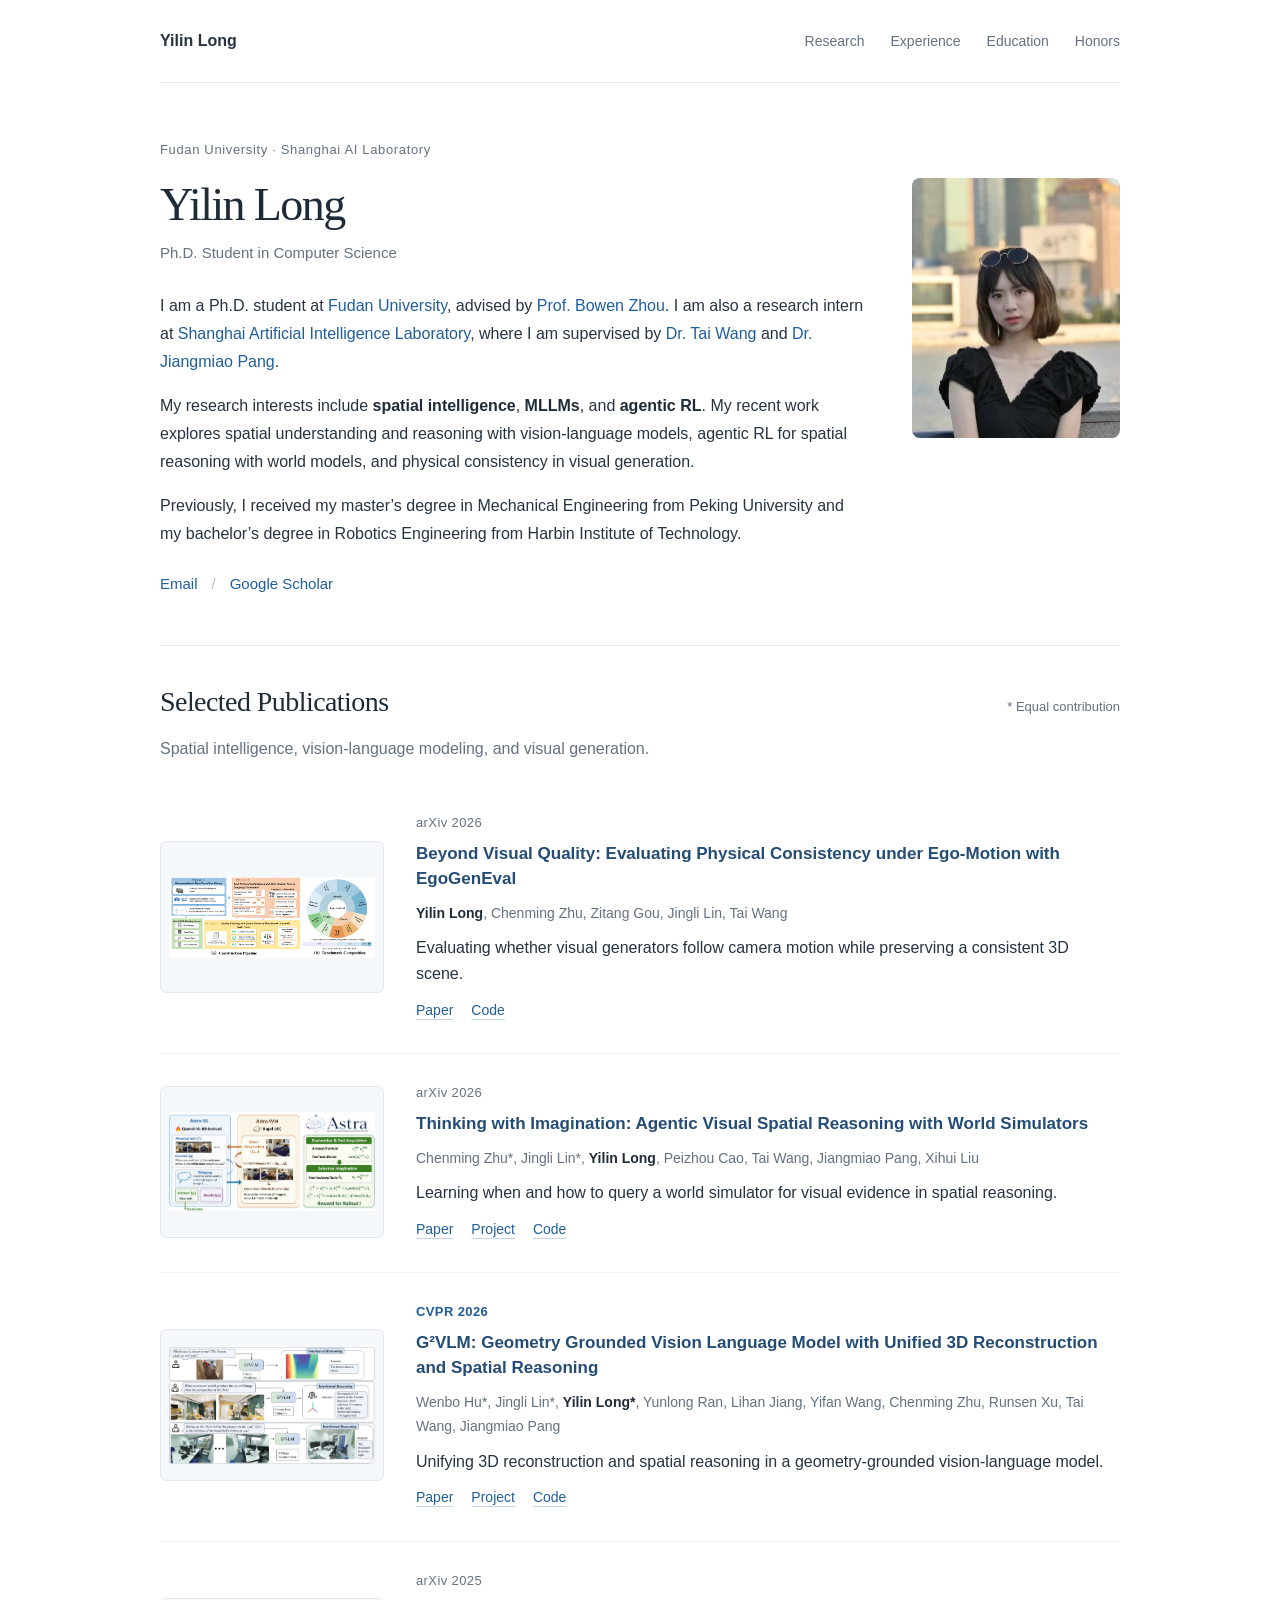
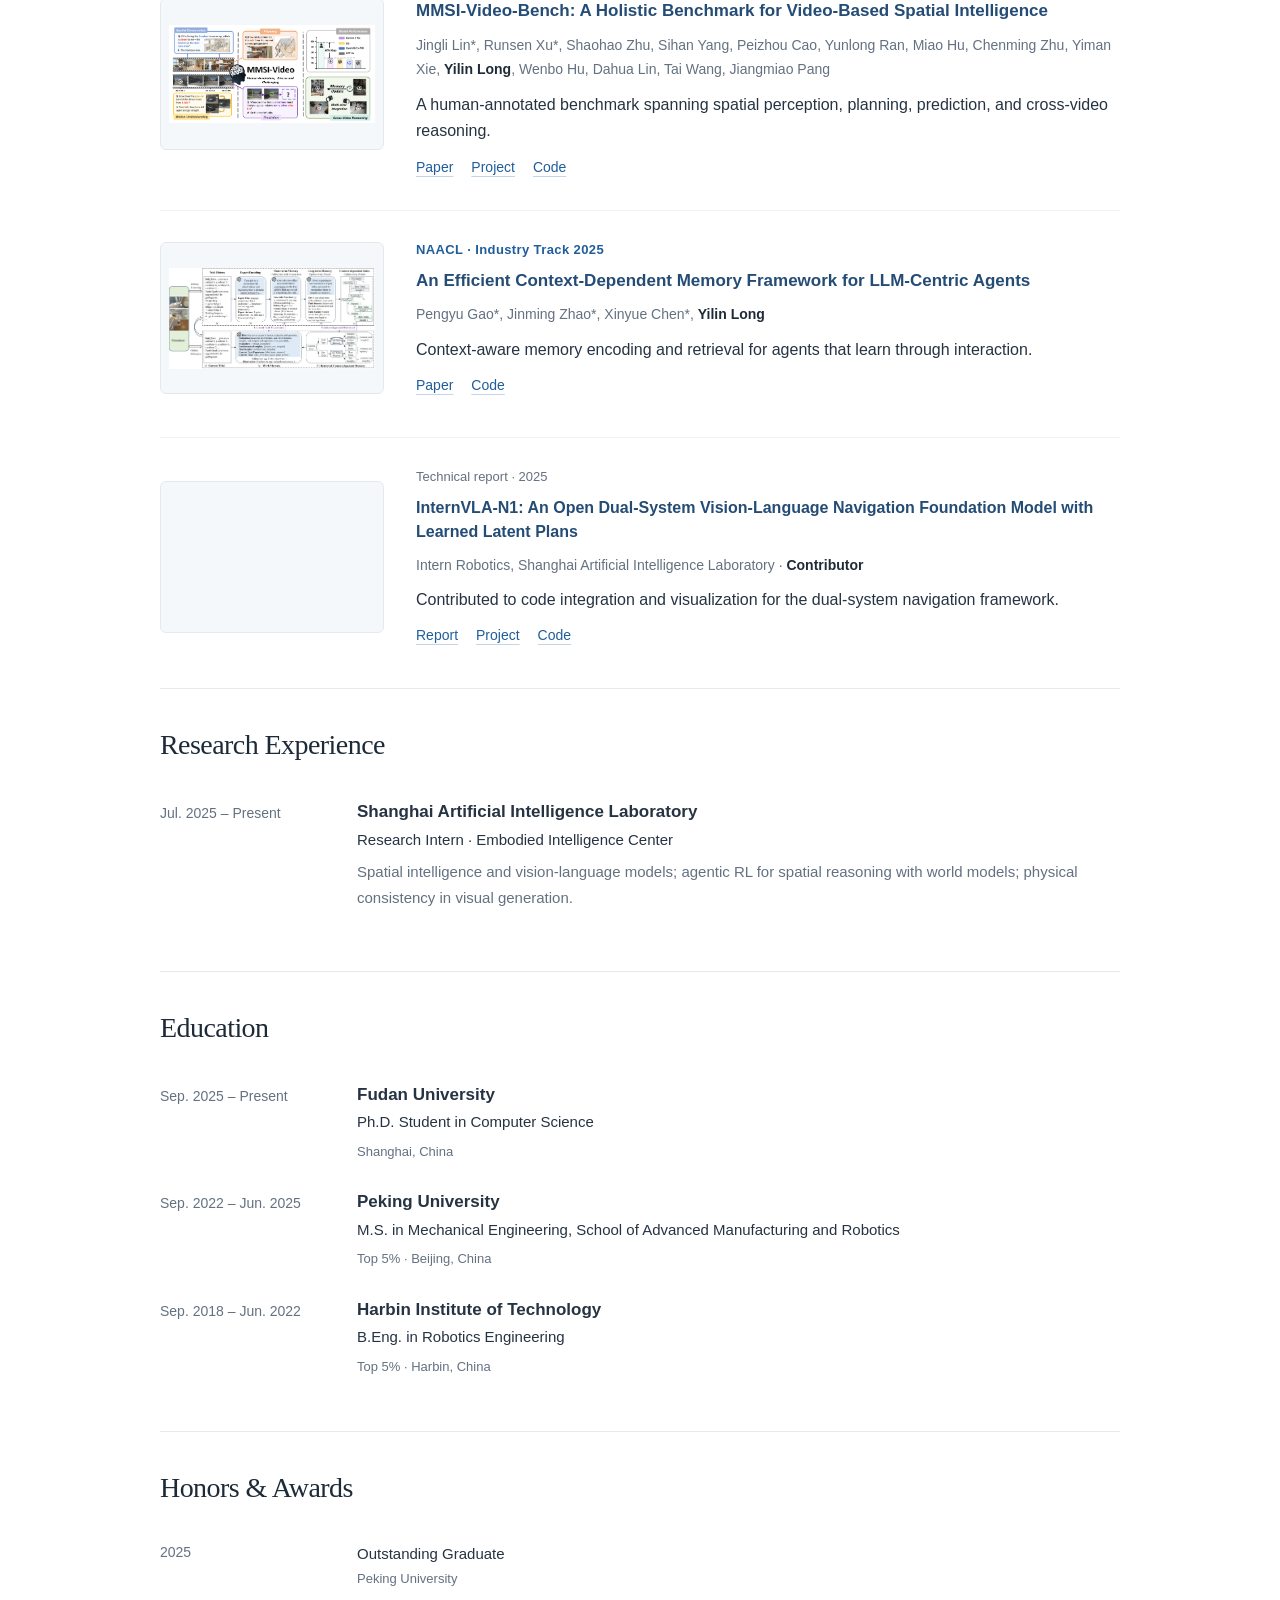
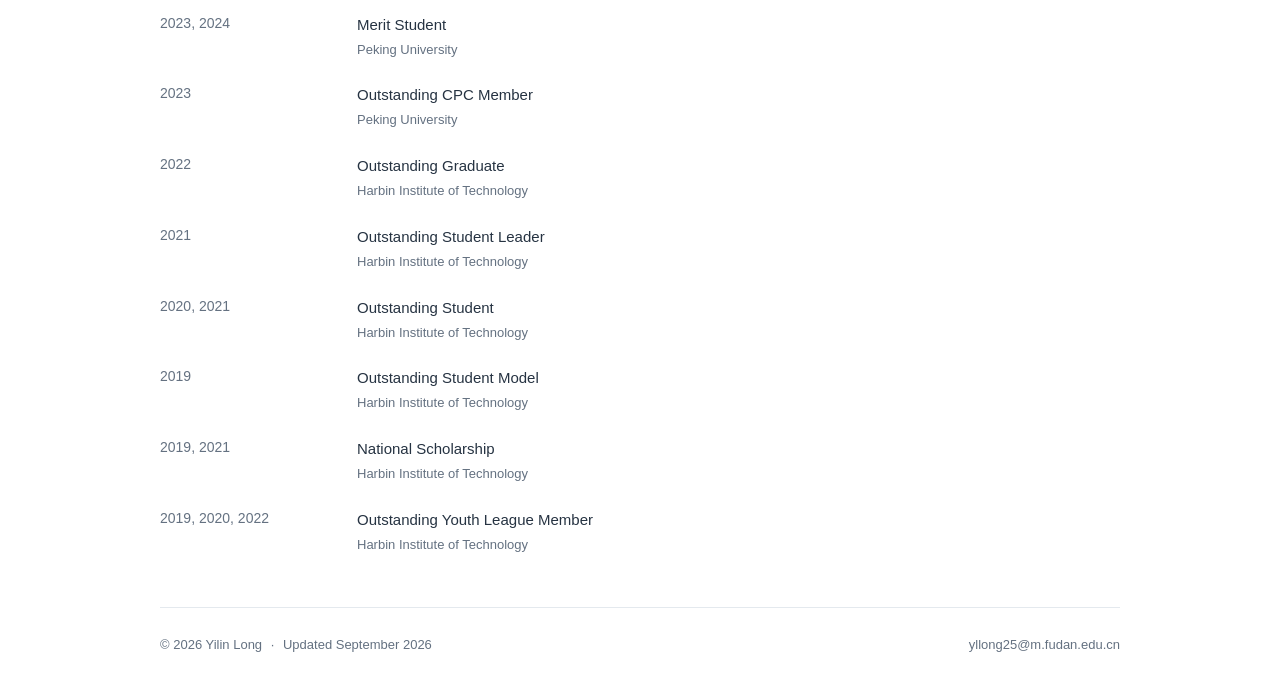
==== commit 521ce04c: "Restore Yilin Long display name and keep Elaine URL" ====
--- a/index.html
+++ b/index.html
@@ -1,2 +1,2 @@
-<!DOCTYPE html><html lang="en"><head><meta charSet="utf-8"/><meta name="viewport" content="width=device-width, initial-scale=1"/><link rel="stylesheet" href="/_next/static/css/index.D__8Dozi.css" data-rsc-css-href="/_next/static/css/index.D__8Dozi.css" data-precedence="vite-rsc/importer-resources"/><link rel="modulepreload" fetchPriority="low" href="/_next/static/chunks/index-BCOWWcrv.js"/><script src="/_next/static/chunks/rolldown-runtime-C60lm6uB.js" type="module" async=""></script><script src="/_next/static/chunks/framework-D_rUT4EX.js" type="module" async=""></script><link rel="modulepreload" href="/_next/static/chunks/layout-segment-context-bcV3dmSG.js" crossorigin=""/><link rel="modulepreload" href="/_next/static/chunks/image-C2R3ejAu.js" crossorigin=""/><title>Elaine | Spatial Intelligence, MLLMs &amp; Agentic RL</title><meta name="description" content="Elaine is a Ph.D. student at Fudan University interested in spatial intelligence, MLLMs, and agentic RL. Recent work includes vision-language models, agentic RL for spatial reasoning with world models, and physical consistency in visual generation."/><meta name="robots" content="index, follow"/><link rel="icon" href="/favicon.svg"/><link rel="canonical" href="https://elaine6107.github.io"/><script>Object.assign(((self[Symbol.for("vinext.navigationRuntime")]??={bootstrap:{routeManifest:null},functions:{}}).bootstrap.rsc??={rsc:[]}),{params:{},nav:{"pathname":"/","searchParams":[]}})</script><link rel="modulepreload" href="/_next/static/chunks/index-BCOWWcrv.js" />
-</head><body><div class="site-shell"><a class="skip-link" href="#main">Skip to content</a><header class="site-header"><a class="wordmark" href="#about">Elaine</a><nav aria-label="Main navigation"><a href="#research">Research</a><a href="#experience">Experience</a><a href="#education">Education</a><a href="#honors">Honors</a></nav></header><main id="main"><section id="about" class="intro" aria-labelledby="name"><div class="intro-copy"><p class="eyebrow">Fudan University · Shanghai AI Laboratory</p><h1 id="name">Elaine</h1><p class="position">Ph.D. Student in Computer Science</p><p>I am a Ph.D. student at <a href="https://www.fudan.edu.cn/en/">Fudan University</a>, advised by <a href="https://web.ee.tsinghua.edu.cn/zhoubowen/en/index.htm">Prof. Bowen Zhou</a>. I am also a research intern at <a href="https://www.shlab.org.cn/">Shanghai Artificial Intelligence Laboratory</a>, where I am supervised by <a href="https://taiwang.me/">Dr. Tai Wang</a> and <a href="https://oceanpang.github.io/">Dr. Jiangmiao Pang</a>.</p><p>My research interests include <strong>spatial intelligence</strong>, <strong>MLLMs</strong>, and <strong>agentic RL</strong>. My recent work explores spatial understanding and reasoning with vision-language models, agentic RL for spatial reasoning with world models, and physical consistency in visual generation.</p><p>Previously, I received my master’s degree in Mechanical Engineering from Peking University and my bachelor’s degree in Robotics Engineering from Harbin Institute of Technology.</p><div class="profile-links"><a href="mailto:yllong25@m.fudan.edu.cn">Email</a><span aria-hidden="true">/</span><a href="https://scholar.google.com/citations?user=0pl_8RQAAAAJ&amp;hl=en">Google Scholar</a></div></div><div class="profile-portrait"><img src="/images/portrait.jpg" alt="Elaine" width="208" height="260" loading="eager" fetchPriority="high" decoding="async" data-nimg="1"/></div></section><section id="research" class="section research" aria-labelledby="research-title"><div class="section-heading"><h2 id="research-title">Selected Publications</h2><span class="contribution-note">* Equal contribution</span></div><p class="section-intro">Spatial intelligence, vision-language modeling, and visual generation.</p><article class="paper" id="egogeneval" aria-labelledby="egogeneval-title"><a class="paper-image" href="https://arxiv.org/abs/2609.11172" aria-label="Read Beyond Visual Quality: Evaluating Physical Consistency under Ego-Motion with EgoGenEval"><img src="/images/egogeneval-overview.png" alt="EgoGenEval benchmark construction and its atomic, chain, and cycle camera-motion tasks" width="224" height="152" loading="lazy" decoding="async" data-nimg="1"/></a><div class="paper-body"><p class="paper-venue preprint">arXiv<!-- --> <!-- -->2026</p><h3 id="egogeneval-title"><a href="https://arxiv.org/abs/2609.11172">Beyond Visual Quality: Evaluating Physical Consistency under Ego-Motion with EgoGenEval</a></h3><p class="authors"><span><strong>Yilin Long</strong></span><span>, <!-- -->Chenming Zhu</span><span>, <!-- -->Zitang Gou</span><span>, <!-- -->Jingli Lin</span><span>, <!-- -->Tai Wang</span></p><p class="paper-summary">Evaluating whether visual generators follow camera motion while preserving a consistent 3D scene.</p><div class="paper-links"><a href="https://arxiv.org/abs/2609.11172">Paper<span class="sr-only">: <!-- -->Beyond Visual Quality: Evaluating Physical Consistency under Ego-Motion with EgoGenEval</span></a><a href="https://github.com/InternRobotics/EgoGenEval">Code<span class="sr-only">: <!-- -->Beyond Visual Quality: Evaluating Physical Consistency under Ego-Motion with EgoGenEval</span></a></div></div></article><article class="paper" id="thinking-with-imagination" aria-labelledby="thinking-with-imagination-title"><a class="paper-image" href="https://arxiv.org/abs/2606.06476" aria-label="Read Thinking with Imagination: Agentic Visual Spatial Reasoning with World Simulators"><img src="/images/thinking-imagination-framework.png" alt="Astra connects a vision-language reasoner to a world simulator that generates new visual observations" width="224" height="152" loading="lazy" decoding="async" data-nimg="1"/></a><div class="paper-body"><p class="paper-venue preprint">arXiv<!-- --> <!-- -->2026</p><h3 id="thinking-with-imagination-title"><a href="https://arxiv.org/abs/2606.06476">Thinking with Imagination: Agentic Visual Spatial Reasoning with World Simulators</a></h3><p class="authors"><span>Chenming Zhu*</span><span>, <!-- -->Jingli Lin*</span><span>, <strong>Yilin Long</strong></span><span>, <!-- -->Peizhou Cao</span><span>, <!-- -->Tai Wang</span><span>, <!-- -->Jiangmiao Pang</span><span>, <!-- -->Xihui Liu</span></p><p class="paper-summary">Learning when and how to query a world simulator for visual evidence in spatial reasoning.</p><div class="paper-links"><a href="https://arxiv.org/abs/2606.06476">Paper<span class="sr-only">: <!-- -->Thinking with Imagination: Agentic Visual Spatial Reasoning with World Simulators</span></a><a href="https://zcmax.github.io/projects/Thinking-With-Imagination/">Project<span class="sr-only">: <!-- -->Thinking with Imagination: Agentic Visual Spatial Reasoning with World Simulators</span></a><a href="https://github.com/ZCMax/Thinking-With-Imagination">Code<span class="sr-only">: <!-- -->Thinking with Imagination: Agentic Visual Spatial Reasoning with World Simulators</span></a></div></div></article><article class="paper" id="g2vlm" aria-labelledby="g2vlm-title"><a class="paper-image" href="https://arxiv.org/abs/2511.21688" aria-label="Read G²VLM: Geometry Grounded Vision Language Model with Unified 3D Reconstruction and Spatial Reasoning"><img src="/images/g2vlm-teaser.png" alt="G²VLM uses depth prediction, camera pose estimation, and point cloud reconstruction for spatial reasoning" width="224" height="152" loading="lazy" decoding="async" data-nimg="1"/></a><div class="paper-body"><p class="paper-venue ">CVPR<!-- --> <!-- -->2026</p><h3 id="g2vlm-title"><a href="https://arxiv.org/abs/2511.21688">G²VLM: Geometry Grounded Vision Language Model with Unified 3D Reconstruction and Spatial Reasoning</a></h3><p class="authors"><span>Wenbo Hu*</span><span>, <!-- -->Jingli Lin*</span><span>, <strong>Yilin Long*</strong></span><span>, <!-- -->Yunlong Ran</span><span>, <!-- -->Lihan Jiang</span><span>, <!-- -->Yifan Wang</span><span>, <!-- -->Chenming Zhu</span><span>, <!-- -->Runsen Xu</span><span>, <!-- -->Tai Wang</span><span>, <!-- -->Jiangmiao Pang</span></p><p class="paper-summary">Unifying 3D reconstruction and spatial reasoning in a geometry-grounded vision-language model.</p><div class="paper-links"><a href="https://arxiv.org/abs/2511.21688">Paper<span class="sr-only">: <!-- -->G²VLM: Geometry Grounded Vision Language Model with Unified 3D Reconstruction and Spatial Reasoning</span></a><a href="https://gordonhu608.github.io/g2vlm.github.io/">Project<span class="sr-only">: <!-- -->G²VLM: Geometry Grounded Vision Language Model with Unified 3D Reconstruction and Spatial Reasoning</span></a><a href="https://github.com/InternRobotics/G2VLM">Code<span class="sr-only">: <!-- -->G²VLM: Geometry Grounded Vision Language Model with Unified 3D Reconstruction and Spatial Reasoning</span></a></div></div></article><article class="paper" id="mmsi-video" aria-labelledby="mmsi-video-title"><a class="paper-image" href="https://arxiv.org/abs/2512.10863" aria-label="Read MMSI-Video-Bench: A Holistic Benchmark for Video-Based Spatial Intelligence"><img src="/images/mmsi-video-teaser.png" alt="MMSI-Video-Bench tasks include spatial construction, planning, motion understanding, prediction, and cross-video reasoning" width="224" height="152" loading="lazy" decoding="async" data-nimg="1"/></a><div class="paper-body"><p class="paper-venue preprint">arXiv<!-- --> <!-- -->2025</p><h3 id="mmsi-video-title"><a href="https://arxiv.org/abs/2512.10863">MMSI-Video-Bench: A Holistic Benchmark for Video-Based Spatial Intelligence</a></h3><p class="authors"><span>Jingli Lin*</span><span>, <!-- -->Runsen Xu*</span><span>, <!-- -->Shaohao Zhu</span><span>, <!-- -->Sihan Yang</span><span>, <!-- -->Peizhou Cao</span><span>, <!-- -->Yunlong Ran</span><span>, <!-- -->Miao Hu</span><span>, <!-- -->Chenming Zhu</span><span>, <!-- -->Yiman Xie</span><span>, <strong>Yilin Long</strong></span><span>, <!-- -->Wenbo Hu</span><span>, <!-- -->Dahua Lin</span><span>, <!-- -->Tai Wang</span><span>, <!-- -->Jiangmiao Pang</span></p><p class="paper-summary">A human-annotated benchmark spanning spatial perception, planning, prediction, and cross-video reasoning.</p><div class="paper-links"><a href="https://arxiv.org/abs/2512.10863">Paper<span class="sr-only">: <!-- -->MMSI-Video-Bench: A Holistic Benchmark for Video-Based Spatial Intelligence</span></a><a href="https://rbler1234.github.io/MMSI-VIdeo-Bench.github.io/">Project<span class="sr-only">: <!-- -->MMSI-Video-Bench: A Holistic Benchmark for Video-Based Spatial Intelligence</span></a><a href="https://github.com/InternRobotics/MMSI-Video-Bench">Code<span class="sr-only">: <!-- -->MMSI-Video-Bench: A Holistic Benchmark for Video-Based Spatial Intelligence</span></a></div></div></article><article class="paper" id="cdmem" aria-labelledby="cdmem-title"><a class="paper-image" href="https://aclanthology.org/2025.naacl-industry.80/" aria-label="Read An Efficient Context-Dependent Memory Framework for LLM-Centric Agents"><img src="/images/cdmem-overview.png" alt="CDMem framework with expert encoding, short-term and long-term memory, and context-dependent retrieval" width="224" height="152" loading="lazy" decoding="async" data-nimg="1"/></a><div class="paper-body"><p class="paper-venue ">NAACL · Industry Track<!-- --> <!-- -->2025</p><h3 id="cdmem-title"><a href="https://aclanthology.org/2025.naacl-industry.80/">An Efficient Context-Dependent Memory Framework for LLM-Centric Agents</a></h3><p class="authors"><span>Pengyu Gao*</span><span>, <!-- -->Jinming Zhao*</span><span>, <!-- -->Xinyue Chen*</span><span>, <strong>Yilin Long</strong></span></p><p class="paper-summary">Context-aware memory encoding and retrieval for agents that learn through interaction.</p><div class="paper-links"><a href="https://aclanthology.org/2025.naacl-industry.80/">Paper<span class="sr-only">: <!-- -->An Efficient Context-Dependent Memory Framework for LLM-Centric Agents</span></a><a href="https://github.com/piri-gao/CDMem">Code<span class="sr-only">: <!-- -->An Efficient Context-Dependent Memory Framework for LLM-Centric Agents</span></a></div></div></article><article class="paper technical-report" aria-labelledby="internvla-title"><a class="paper-image" href="https://internrobotics.github.io/internvla-n1.github.io/static/pdfs/InternVLA_N1.pdf" aria-label="Read the InternVLA-N1 technical report"><img src="/images/internvla-preview.jpg" alt="InternVLA-N1 navigation demonstrations, benchmark results, and dual-system inference examples from Figure 1 of the technical report" width="3250" height="1894" loading="lazy" decoding="async" data-nimg="1"/></a><div class="paper-body"><p class="report-label">Technical report · 2025</p><h3 id="internvla-title"><a href="https://internrobotics.github.io/internvla-n1.github.io/">InternVLA-N1: An Open Dual-System Vision-Language Navigation Foundation Model with Learned Latent Plans</a></h3><p class="authors">Intern Robotics, Shanghai Artificial Intelligence Laboratory · <strong>Contributor</strong></p><p class="paper-summary">Contributed to code integration and visualization for the dual-system navigation framework.</p><div class="paper-links"><a href="https://internrobotics.github.io/internvla-n1.github.io/static/pdfs/InternVLA_N1.pdf">Report<span class="sr-only">: InternVLA-N1</span></a><a href="https://internrobotics.github.io/internvla-n1.github.io/">Project<span class="sr-only">: InternVLA-N1</span></a><a href="https://github.com/InternRobotics/InternNav">Code<span class="sr-only">: InternVLA-N1</span></a></div></div></article></section><section id="experience" class="section" aria-labelledby="experience-title"><h2 id="experience-title">Research Experience</h2><div class="timeline-row experience-row"><p class="date">Jul. 2025 – Present</p><div><h3>Shanghai Artificial Intelligence Laboratory</h3><p class="role">Research Intern · Embodied Intelligence Center</p><p class="experience-detail">Spatial intelligence and vision-language models; agentic RL for spatial reasoning with world models; physical consistency in visual generation.</p></div></div></section><section id="education" class="section" aria-labelledby="education-title"><h2 id="education-title">Education</h2><div class="timeline-row"><p class="date">Sep. 2025 – Present</p><div><h3>Fudan University</h3><p class="degree">Ph.D. Student in Computer Science</p><p class="education-detail">Shanghai, China</p></div></div><div class="timeline-row"><p class="date">Sep. 2022 – Jun. 2025</p><div><h3>Peking University</h3><p class="degree">M.S. in Mechanical Engineering, School of Advanced Manufacturing and Robotics</p><p class="education-detail">Top 5% · Beijing, China</p></div></div><div class="timeline-row"><p class="date">Sep. 2018 – Jun. 2022</p><div><h3>Harbin Institute of Technology</h3><p class="degree">B.Eng. in Robotics Engineering</p><p class="education-detail">Top 5% · Harbin, China</p></div></div></section><section id="honors" class="section honors-section" aria-labelledby="honors-title"><h2 id="honors-title">Honors &amp; Awards</h2><ul class="honors-list"><li class="honor-row"><span class="date">2025</span><div><span class="honor-title">Outstanding Graduate</span><span class="honor-institution">Peking University</span></div></li><li class="honor-row"><span class="date">2023, 2024</span><div><span class="honor-title">Merit Student</span><span class="honor-institution">Peking University</span></div></li><li class="honor-row"><span class="date">2023</span><div><span class="honor-title">Outstanding CPC Member</span><span class="honor-institution">Peking University</span></div></li><li class="honor-row"><span class="date">2022</span><div><span class="honor-title">Outstanding Graduate</span><span class="honor-institution">Harbin Institute of Technology</span></div></li><li class="honor-row"><span class="date">2021</span><div><span class="honor-title">Outstanding Student Leader</span><span class="honor-institution">Harbin Institute of Technology</span></div></li><li class="honor-row"><span class="date">2020, 2021</span><div><span class="honor-title">Outstanding Student</span><span class="honor-institution">Harbin Institute of Technology</span></div></li><li class="honor-row"><span class="date">2019</span><div><span class="honor-title">Outstanding Student Model</span><span class="honor-institution">Harbin Institute of Technology</span></div></li><li class="honor-row"><span class="date">2019, 2021</span><div><span class="honor-title">National Scholarship</span><span class="honor-institution">Harbin Institute of Technology</span></div></li><li class="honor-row"><span class="date">2019, 2020, 2022</span><div><span class="honor-title">Outstanding Youth League Member</span><span class="honor-institution">Harbin Institute of Technology</span></div></li></ul></section></main><footer><p>© 2026 Elaine <span class="footer-dot">·</span> Updated September 2026</p><a href="mailto:yllong25@m.fudan.edu.cn">yllong25@m.fudan.edu.cn</a></footer></div><script type="module" src="/_next/static/chunks/index-BCOWWcrv.js" id="_R_" async=""></script><script>((self[Symbol.for("vinext.navigationRuntime")]??={bootstrap:{routeManifest:null},functions:{}}).bootstrap.rsc??={rsc:[]}).rsc.push("0:{\"page:/\":\"$L1\",\"layout:/\":\"$L2\",\"route:/\":\"$L3\",\"__route\":\"route:/\",\"__interceptionContext\":null,\"__layoutIds\":[\"layout:/\"],\"__rootLayout\":\"/\",\"__bfcacheSegmentIdentities\":{\"layout:/\":\"[\\\"layout\\\",\\\"layout:/\\\",\\\"root-boundary:/\\\",\\\"\\\"]\",\"page:/\":\"[\\\"page\\\",\\\"page:/\\\",\\\"root-boundary:/\\\",\\\"\\\"]\"},\"__srcPage\":[\"page\"],\"__layoutFlags\":{\"layout:/\":\"s\"},\"__artifactCompatibility\":{\"schemaVersion\":1,\"graphVersion\":\"app-route-graph:1177fd80f83fa7b0\",\"deploymentVersion\":\"87db43da-fc67-446c-b16f-538894730578\",\"appElementsSchemaVersion\":1,\"rscPayloadSchemaVersion\":1,\"rootBoundaryId\":\"/\",\"renderEpoch\":null}}\n")</script><script>((self[Symbol.for("vinext.navigationRuntime")]??={bootstrap:{routeManifest:null},functions:{}}).bootstrap.rsc??={rsc:[]}).rsc.push("4:I[\"8c0f216c4604\",[],\"Children\",1]\n")</script><script>((self[Symbol.for("vinext.navigationRuntime")]??={bootstrap:{routeManifest:null},functions:{}}).bootstrap.rsc??={rsc:[]}).rsc.push("5:I[\"593f344dc510\",[],\"GlobalErrorBoundary\",1]\n")</script><script>((self[Symbol.for("vinext.navigationRuntime")]??={bootstrap:{routeManifest:null},functions:{}}).bootstrap.rsc??={rsc:[]}).rsc.push("6:I[\"0b874ad30386\",[],\"default\",1]\n")</script><script>((self[Symbol.for("vinext.navigationRuntime")]??={bootstrap:{routeManifest:null},functions:{}}).bootstrap.rsc??={rsc:[]}).rsc.push("7:I[\"593f344dc510\",[],\"ErrorBoundary\",1]\n")</script><script>((self[Symbol.for("vinext.navigationRuntime")]??={bootstrap:{routeManifest:null},functions:{}}).bootstrap.rsc??={rsc:[]}).rsc.push("8:I[\"15c18cfaeeff\",[],\"LayoutSegmentProvider\",1]\n")</script><script>((self[Symbol.for("vinext.navigationRuntime")]??={bootstrap:{routeManifest:null},functions:{}}).bootstrap.rsc??={rsc:[]}).rsc.push("9:I[\"8c0f216c4604\",[],\"Slot\",1]\n")</script><script>((self[Symbol.for("vinext.navigationRuntime")]??={bootstrap:{routeManifest:null},functions:{}}).bootstrap.rsc??={rsc:[]}).rsc.push("a:I[\"593f344dc510\",[],\"NotFoundBoundary\",1]\n")</script><script>((self[Symbol.for("vinext.navigationRuntime")]??={bootstrap:{routeManifest:null},functions:{}}).bootstrap.rsc??={rsc:[]}).rsc.push("b:I[\"9276801271d6\",[],\"AppRouterScrollTarget\",1]\n")</script><script>((self[Symbol.for("vinext.navigationRuntime")]??={bootstrap:{routeManifest:null},functions:{}}).bootstrap.rsc??={rsc:[]}).rsc.push("c:I[\"593f344dc510\",[],\"RedirectBoundary\",1]\n")</script><script>((self[Symbol.for("vinext.navigationRuntime")]??={bootstrap:{routeManifest:null},functions:{}}).bootstrap.rsc??={rsc:[]}).rsc.push(":HL[\"/_next/static/css/index.D__8Dozi.css\",\"style\"     ]\n")</script><script>((self[Symbol.for("vinext.navigationRuntime")]??={bootstrap:{routeManifest:null},functions:{}}).bootstrap.rsc??={rsc:[]}).rsc.push("2:[[[\"$\",\"link\",\"css:/_next/static/css/index.D__8Dozi.css\",{\"rel\":\"stylesheet\",\"precedence\":\"vite-rsc/importer-resources\",\"href\":\"/_next/static/css/index.D__8Dozi.css\",\"data-rsc-css-href\":\"/_next/static/css/index.D__8Dozi.css\"}],\"$undefined\"],[\"$\",\"html\",null,{\"lang\":\"en\",\"children\":[\"$\",\"body\",null,{\"children\":[\"$\",\"$L4\",null,{}]}]}]]\n")</script><script>((self[Symbol.for("vinext.navigationRuntime")]??={bootstrap:{routeManifest:null},functions:{}}).bootstrap.rsc??={rsc:[]}).rsc.push("3:[[[\"$\",\"meta\",null,{\"charSet\":\"utf-8\"}],[[\"$\",\"title\",\"0\",{\"children\":\"Elaine | Spatial Intelligence, MLLMs \u0026 Agentic RL\"}],[\"$\",\"meta\",\"1\",{\"name\":\"description\",\"content\":\"Elaine is a Ph.D. student at Fudan University interested in spatial intelligence, MLLMs, and agentic RL. Recent work includes vision-language models, agentic RL for spatial reasoning with world models, and physical consistency in visual generation.\"}],[\"$\",\"meta\",\"2\",{\"name\":\"robots\",\"content\":\"index, follow\"}],[\"$\",\"link\",\"3\",{\"data-vinext-streamed-icon\":\"$undefined\",\"rel\":\"icon\",\"href\":\"/favicon.svg\",\"type\":\"$undefined\",\"sizes\":\"$undefined\",\"color\":\"$undefined\",\"media\":\"$undefined\",\"fetchPriority\":\"$undefined\"}],[\"$\",\"link\",\"4\",{\"rel\":\"canonical\",\"href\":\"https://elaine6107.github.io\"}]],[[\"$\",\"meta\",\"0\",{\"name\":\"viewport\",\"content\":\"width=device-width, initial-scale=1\"}]]],[\"$\",\"$L5\",null,{\"fallback\":\"$6\",\"children\":[\"$\",\"$L7\",null,{\"fallback\":\"$6\",\"children\":[\"$\",\"$L8\",null,{\"providerId\":\"layout:/\",\"segmentMap\":{\"children\":[]},\"children\":[\"$\",\"$L9\",null,{\"id\":\"layout:/\",\"parallelSlots\":\"$undefined\",\"children\":[\"$\",\"$La\",null,{\"resetKey\":\"\",\"fallback\":[[\"$\",\"title\",null,{\"children\":\"404: This page could not be found.\"}],[\"$\",\"div\",null,{\"style\":{\"fontFamily\":\"system-ui,\\\"Segoe UI\\\",Roboto,Helvetica,Arial,sans-serif,\\\"Apple Color Emoji\\\",\\\"Segoe UI Emoji\\\"\",\"height\":\"100vh\",\"textAlign\":\"center\",\"display\":\"flex\",\"flexDirection\":\"column\",\"alignItems\":\"center\",\"justifyContent\":\"center\"},\"children\":[\"$\",\"div\",null,{\"children\":[[\"$\",\"style\",null,{\"dangerouslySetInnerHTML\":{\"__html\":\"body{color:#000;background:#fff;margin:0}.next-error-h1{border-right:1px solid rgba(0,0,0,.3)}@media (prefers-color-scheme:dark){body{color:#fff;background:#000}.next-error-h1{border-right:1px solid rgba(255,255,255,.3)}}\"}}],[\"$\",\"h1\",null,{\"className\":\"next-error-h1\",\"style\":{\"display\":\"inline-block\",\"margin\":\"0 20px 0 0\",\"padding\":\"0 23px 0 0\",\"fontSize\":24,\"fontWeight\":500,\"verticalAlign\":\"top\",\"lineHeight\":\"49px\"},\"children\":404}],[\"$\",\"div\",null,{\"style\":{\"display\":\"inline-block\"},\"children\":[\"$\",\"h2\",null,{\"style\":{\"fontSize\":14,\"fontWeight\":400,\"lineHeight\":\"49px\",\"margin\":0},\"children\":\"This page could not be found.\"}]}]]}]}]],\"children\":[\"$\",\"$Lb\",null,{\"children\":[\"$\",\"$Lc\",null,{\"children\":[[\"$\",\"$L8\",null,{\"providerId\":\"page:/\",\"segmentMap\":{\"children\":[\"__PAGE__\"]},\"children\":[\"$\",\"$L9\",null,{\"id\":\"page:/\"}]}],null]}]}]}]}]}]}]}],null,null]\n")</script><script>((self[Symbol.for("vinext.navigationRuntime")]??={bootstrap:{routeManifest:null},functions:{}}).bootstrap.rsc??={rsc:[]}).rsc.push("d:I[\"9fb86276be8f\",[],\"default\",1]\n")</script><script>((self[Symbol.for("vinext.navigationRuntime")]??={bootstrap:{routeManifest:null},functions:{}}).bootstrap.rsc??={rsc:[]}).rsc.push("1:[\"$\",\"div\",null,{\"className\":\"site-shell\",\"children\":[[\"$\",\"a\",null,{\"className\":\"skip-link\",\"href\":\"#main\",\"children\":\"Skip to content\"}],[\"$\",\"header\",null,{\"className\":\"site-header\",\"children\":[[\"$\",\"a\",null,{\"className\":\"wordmark\",\"href\":\"#about\",\"children\":\"Elaine\"}],[\"$\",\"nav\",null,{\"aria-label\":\"Main navigation\",\"children\":[[\"$\",\"a\",null,{\"href\":\"#research\",\"children\":\"Research\"}],[\"$\",\"a\",null,{\"href\":\"#experience\",\"children\":\"Experience\"}],[\"$\",\"a\",null,{\"href\":\"#education\",\"children\":\"Education\"}],[\"$\",\"a\",null,{\"href\":\"#honors\",\"children\":\"Honors\"}]]}]]}],[\"$\",\"main\",null,{\"id\":\"main\",\"children\":[[\"$\",\"section\",null,{\"id\":\"about\",\"className\":\"intro\",\"aria-labelledby\":\"name\",\"children\":[[\"$\",\"div\",null,{\"className\":\"intro-copy\",\"children\":[[\"$\",\"p\",null,{\"className\":\"eyebrow\",\"children\":\"Fudan University · Shanghai AI Laboratory\"}],[\"$\",\"h1\",null,{\"id\":\"name\",\"children\":\"Elaine\"}],[\"$\",\"p\",null,{\"className\":\"position\",\"children\":\"Ph.D. Student in Computer Science\"}],[\"$\",\"p\",null,{\"children\":[\"I am a Ph.D. student at \",[\"$\",\"a\",null,{\"href\":\"https://www.fudan.edu.cn/en/\",\"children\":\"Fudan University\"}],\", advised by \",[\"$\",\"a\",null,{\"href\":\"https://web.ee.tsinghua.edu.cn/zhoubowen/en/index.htm\",\"children\":\"Prof. Bowen Zhou\"}],\". I am also a research intern at \",[\"$\",\"a\",null,{\"href\":\"https://www.shlab.org.cn/\",\"children\":\"Shanghai Artificial Intelligence Laboratory\"}],\", where I am supervised by \",[\"$\",\"a\",null,{\"href\":\"https://taiwang.me/\",\"children\":\"Dr. Tai Wang\"}],\" and \",[\"$\",\"a\",null,{\"href\":\"https://oceanpang.github.io/\",\"children\":\"Dr. Jiangmiao Pang\"}],\".\"]}],[\"$\",\"p\",null,{\"children\":[\"My research interests include \",[\"$\",\"strong\",null,{\"children\":\"spatial intelligence\"}],\", \",[\"$\",\"strong\",null,{\"children\":\"MLLMs\"}],\", and \",[\"$\",\"strong\",null,{\"children\":\"agentic RL\"}],\". My recent work explores spatial understanding and reasoning with vision-language models, agentic RL for spatial reasoning with world models, and physical consistency in visual generation.\"]}],[\"$\",\"p\",null,{\"children\":\"Previously, I received my master’s degree in Mechanical Engineering from Peking University and my bachelor’s degree in Robotics Engineering from Harbin Institute of Technology.\"}],[\"$\",\"div\",null,{\"className\":\"profile-links\",\"children\":[[\"$\",\"a\",null,{\"href\":\"mailto:yllong25@m.fudan.edu.cn\",\"children\":\"Email\"}],[\"$\",\"span\",null,{\"aria-hidden\":\"true\",\"children\":\"/\"}],[\"$\",\"a\",null,{\"href\":\"https://scholar.google.com/citations?user=0pl_8RQAAAAJ\u0026hl=en\",\"children\":\"Google Scholar\"}]]}]]}],[\"$\",\"div\",null,{\"className\":\"profile-portrait\",\"children\":[\"$\",\"$Ld\",null,{\"src\":\"/images/portrait.jpg\",\"alt\":\"Elaine\",\"width\":208,\"height\":260,\"unoptimized\":true,\"priority\":true}]}]]}],[\"$\",\"section\",null,{\"id\":\"research\",\"className\":\"section research\",\"aria-labelledby\":\"research-title\",\"children\":[[\"$\",\"div\",null,{\"className\":\"section-heading\",\"children\":[[\"$\",\"h2\",null,{\"id\":\"research-title\",\"children\":\"Selected Publications\"}],[\"$\",\"span\",null,{\"className\":\"contribution-note\",\"children\":\"* Equal contribution\"}]]}],[\"$\",\"p\",null,{\"className\":\"section-intro\",\"children\":\"Spatial intelligence, vision-language modeling, and visual generation.\"}],[[\"$\",\"article\",\"egogeneval\",{\"className\":\"paper\",\"id\":\"egogeneval\",\"aria-labelledby\":\"egogeneval-title\",\"children\":[[\"$\",\"a\",null,{\"className\":\"paper-image\",\"href\":\"https://arxiv.org/abs/2609.11172\",\"aria-label\":\"Read Beyond Visual Quality: Evaluating Physical Consistency under Ego-Motion with EgoGenEval\",\"children\":[\"$\",\"$Ld\",null,{\"src\":\"/images/egogeneval-overview.png\",\"alt\":\"EgoGenEval benchmark construction and its atomic, chain, and cycle camera-motion tasks\",\"width\":224,\"height\":152,\"loading\":\"lazy\",\"unoptimized\":true}]}],[\"$\",\"div\",null,{\"className\":\"paper-body\",\"children\":[[\"$\",\"p\",null,{\"className\":\"paper-venue preprint\",\"children\":[\"arXiv\",\" \",2026]}],[\"$\",\"h3\",null,{\"id\":\"egogeneval-title\",\"children\":[\"$\",\"a\",null,{\"href\":\"https://arxiv.org/abs/2609.11172\",\"children\":\"Beyond Visual Quality: Evaluating Physical Consistency under Ego-Motion with EgoGenEval\"}]}],[\"$\",\"p\",null,{\"className\":\"authors\",\"children\":[[\"$\",\"span\",\"Yilin Long\",{\"children\":[false,[\"$\",\"strong\",null,{\"children\":\"Yilin Long\"}]]}],[\"$\",\"span\",\"Chenming Zhu\",{\"children\":[\", \",\"Chenming Zhu\"]}],[\"$\",\"span\",\"Zitang Gou\",{\"children\":[\", \",\"Zitang Gou\"]}],[\"$\",\"span\",\"Jingli Lin\",{\"children\":[\", \",\"Jingli Lin\"]}],[\"$\",\"span\",\"Tai Wang\",{\"children\":[\", \",\"Tai Wang\"]}]]}],\"$Le\",\"$Lf\"]}]]}],\"$L10\",\"$L11\",\"$L12\",\"$L13\"],\"$L14\"]}],\"$L15\",\"$L16\",\"$L17\"]}],\"$L18\"]}]\n")</script><script>((self[Symbol.for("vinext.navigationRuntime")]??={bootstrap:{routeManifest:null},functions:{}}).bootstrap.rsc??={rsc:[]}).rsc.push("e:[\"$\",\"p\",null,{\"className\":\"paper-summary\",\"children\":\"Evaluating whether visual generators follow camera motion while preserving a consistent 3D scene.\"}]\n")</script><script>((self[Symbol.for("vinext.navigationRuntime")]??={bootstrap:{routeManifest:null},functions:{}}).bootstrap.rsc??={rsc:[]}).rsc.push("f:[\"$\",\"div\",null,{\"className\":\"paper-links\",\"children\":[[\"$\",\"a\",\"Paper\",{\"href\":\"https://arxiv.org/abs/2609.11172\",\"children\":[\"Paper\",[\"$\",\"span\",null,{\"className\":\"sr-only\",\"children\":[\": \",\"Beyond Visual Quality: Evaluating Physical Consistency under Ego-Motion with EgoGenEval\"]}]]}],[\"$\",\"a\",\"Code\",{\"href\":\"https://github.com/InternRobotics/EgoGenEval\",\"children\":[\"Code\",[\"$\",\"span\",null,{\"className\":\"sr-only\",\"children\":[\": \",\"Beyond Visual Quality: Evaluating Physical Consistency under Ego-Motion with EgoGenEval\"]}]]}]]}]\n")</script><script>((self[Symbol.for("vinext.navigationRuntime")]??={bootstrap:{routeManifest:null},functions:{}}).bootstrap.rsc??={rsc:[]}).rsc.push("10:[\"$\",\"article\",\"thinking-with-imagination\",{\"className\":\"paper\",\"id\":\"thinking-with-imagination\",\"aria-labelledby\":\"thinking-with-imagination-title\",\"children\":[[\"$\",\"a\",null,{\"className\":\"paper-image\",\"href\":\"https://arxiv.org/abs/2606.06476\",\"aria-label\":\"Read Thinking with Imagination: Agentic Visual Spatial Reasoning with World Simulators\",\"children\":[\"$\",\"$Ld\",null,{\"src\":\"/images/thinking-imagination-framework.png\",\"alt\":\"Astra connects a vision-language reasoner to a world simulator that generates new visual observations\",\"width\":224,\"height\":152,\"loading\":\"lazy\",\"unoptimized\":true}]}],[\"$\",\"div\",null,{\"className\":\"paper-body\",\"children\":[[\"$\",\"p\",null,{\"className\":\"paper-venue preprint\",\"children\":[\"arXiv\",\" \",2026]}],[\"$\",\"h3\",null,{\"id\":\"thinking-with-imagination-title\",\"children\":[\"$\",\"a\",null,{\"href\":\"https://arxiv.org/abs/2606.06476\",\"children\":\"Thinking with Imagination: Agentic Visual Spatial Reasoning with World Simulators\"}]}],[\"$\",\"p\",null,{\"className\":\"authors\",\"children\":[[\"$\",\"span\",\"Chenming Zhu*\",{\"children\":[false,\"Chenming Zhu*\"]}],[\"$\",\"span\",\"Jingli Lin*\",{\"children\":[\", \",\"Jingli Lin*\"]}],[\"$\",\"span\",\"Yilin Long\",{\"children\":[\", \",[\"$\",\"strong\",null,{\"children\":\"Yilin Long\"}]]}],[\"$\",\"span\",\"Peizhou Cao\",{\"children\":[\", \",\"Peizhou Cao\"]}],[\"$\",\"span\",\"Tai Wang\",{\"children\":[\", \",\"Tai Wang\"]}],[\"$\",\"span\",\"Jiangmiao Pang\",{\"children\":[\", \",\"Jiangmiao Pang\"]}],[\"$\",\"span\",\"Xihui Liu\",{\"children\":[\", \",\"Xihui Liu\"]}]]}],[\"$\",\"p\",null,{\"className\":\"paper-summary\",\"children\":\"Learning when and how to query a world simulator for visual evidence in spatial reasoning.\"}],[\"$\",\"div\",null,{\"className\":\"paper-links\",\"children\":[[\"$\",\"a\",\"Paper\",{\"href\":\"https://arxiv.org/abs/2606.06476\",\"children\":[\"Paper\",[\"$\",\"span\",null,{\"className\":\"sr-only\",\"children\":[\": \",\"Thinking with Imagination: Agentic Visual Spatial Reasoning with World Simulators\"]}]]}],[\"$\",\"a\",\"Project\",{\"href\":\"https://zcmax.github.io/projects/Thinking-With-Imagination/\",\"children\":[\"Project\",[\"$\",\"span\",null,{\"className\":\"sr-only\",\"children\":[\": \",\"Thinking with Imagination: Agentic Visual Spatial Reasoning with World Simulators\"]}]]}],[\"$\",\"a\",\"Code\",{\"href\":\"https://github.com/ZCMax/Thinking-With-Imagination\",\"children\":[\"Code\",[\"$\",\"span\",null,{\"className\":\"sr-only\",\"children\":[\": \",\"Thinking with Imagination: Agentic Visual Spatial Reasoning with World Simulators\"]}]]}]]}]]}]]}]\n")</script><script>((self[Symbol.for("vinext.navigationRuntime")]??={bootstrap:{routeManifest:null},functions:{}}).bootstrap.rsc??={rsc:[]}).rsc.push("11:[\"$\",\"article\",\"g2vlm\",{\"className\":\"paper\",\"id\":\"g2vlm\",\"aria-labelledby\":\"g2vlm-title\",\"children\":[[\"$\",\"a\",null,{\"className\":\"paper-image\",\"href\":\"https://arxiv.org/abs/2511.21688\",\"aria-label\":\"Read G²VLM: Geometry Grounded Vision Language Model with Unified 3D Reconstruction and Spatial Reasoning\",\"children\":[\"$\",\"$Ld\",null,{\"src\":\"/images/g2vlm-teaser.png\",\"alt\":\"G²VLM uses depth prediction, camera pose estimation, and point cloud reconstruction for spatial reasoning\",\"width\":224,\"height\":152,\"loading\":\"lazy\",\"unoptimized\":true}]}],[\"$\",\"div\",null,{\"className\":\"paper-body\",\"children\":[[\"$\",\"p\",null,{\"className\":\"paper-venue \",\"children\":[\"CVPR\",\" \",2026]}],[\"$\",\"h3\",null,{\"id\":\"g2vlm-title\",\"children\":[\"$\",\"a\",null,{\"href\":\"https://arxiv.org/abs/2511.21688\",\"children\":\"G²VLM: Geometry Grounded Vision Language Model with Unified 3D Reconstruction and Spatial Reasoning\"}]}],[\"$\",\"p\",null,{\"className\":\"authors\",\"children\":[[\"$\",\"span\",\"Wenbo Hu*\",{\"children\":[false,\"Wenbo Hu*\"]}],[\"$\",\"span\",\"Jingli Lin*\",{\"children\":[\", \",\"Jingli Lin*\"]}],[\"$\",\"span\",\"Yilin Long*\",{\"children\":[\", \",[\"$\",\"strong\",null,{\"children\":\"Yilin Long*\"}]]}],[\"$\",\"span\",\"Yunlong Ran\",{\"children\":[\", \",\"Yunlong Ran\"]}],[\"$\",\"span\",\"Lihan Jiang\",{\"children\":[\", \",\"Lihan Jiang\"]}],[\"$\",\"span\",\"Yifan Wang\",{\"children\":[\", \",\"Yifan Wang\"]}],[\"$\",\"span\",\"Chenming Zhu\",{\"children\":[\", \",\"Chenming Zhu\"]}],[\"$\",\"span\",\"Runsen Xu\",{\"children\":[\", \",\"Runsen Xu\"]}],[\"$\",\"span\",\"Tai Wang\",{\"children\":[\", \",\"Tai Wang\"]}],[\"$\",\"span\",\"Jiangmiao Pang\",{\"children\":[\", \",\"Jiangmiao Pang\"]}]]}],[\"$\",\"p\",null,{\"className\":\"paper-summary\",\"children\":\"Unifying 3D reconstruction and spatial reasoning in a geometry-grounded vision-language model.\"}],[\"$\",\"div\",null,{\"className\":\"paper-links\",\"children\":[[\"$\",\"a\",\"Paper\",{\"href\":\"https://arxiv.org/abs/2511.21688\",\"children\":[\"Paper\",[\"$\",\"span\",null,{\"className\":\"sr-only\",\"children\":[\": \",\"G²VLM: Geometry Grounded Vision Language Model with Unified 3D Reconstruction and Spatial Reasoning\"]}]]}],[\"$\",\"a\",\"Project\",{\"href\":\"https://gordonhu608.github.io/g2vlm.github.io/\",\"children\":[\"Project\",[\"$\",\"span\",null,{\"className\":\"sr-only\",\"children\":[\": \",\"G²VLM: Geometry Grounded Vision Language Model with Unified 3D Reconstruction and Spatial Reasoning\"]}]]}],[\"$\",\"a\",\"Code\",{\"href\":\"https://github.com/InternRobotics/G2VLM\",\"children\":[\"Code\",[\"$\",\"span\",null,{\"className\":\"sr-only\",\"children\":[\": \",\"G²VLM: Geometry Grounded Vision Language Model with Unified 3D Reconstruction and Spatial Reasoning\"]}]]}]]}]]}]]}]\n")</script><script>((self[Symbol.for("vinext.navigationRuntime")]??={bootstrap:{routeManifest:null},functions:{}}).bootstrap.rsc??={rsc:[]}).rsc.push("12:[\"$\",\"article\",\"mmsi-video\",{\"className\":\"paper\",\"id\":\"mmsi-video\",\"aria-labelledby\":\"mmsi-video-title\",\"children\":[[\"$\",\"a\",null,{\"className\":\"paper-image\",\"href\":\"https://arxiv.org/abs/2512.10863\",\"aria-label\":\"Read MMSI-Video-Bench: A Holistic Benchmark for Video-Based Spatial Intelligence\",\"children\":[\"$\",\"$Ld\",null,{\"src\":\"/images/mmsi-video-teaser.png\",\"alt\":\"MMSI-Video-Bench tasks include spatial construction, planning, motion understanding, prediction, and cross-video reasoning\",\"width\":224,\"height\":152,\"loading\":\"lazy\",\"unoptimized\":true}]}],[\"$\",\"div\",null,{\"className\":\"paper-body\",\"children\":[[\"$\",\"p\",null,{\"className\":\"paper-venue preprint\",\"children\":[\"arXiv\",\" \",2025]}],[\"$\",\"h3\",null,{\"id\":\"mmsi-video-title\",\"children\":[\"$\",\"a\",null,{\"href\":\"https://arxiv.org/abs/2512.10863\",\"children\":\"MMSI-Video-Bench: A Holistic Benchmark for Video-Based Spatial Intelligence\"}]}],[\"$\",\"p\",null,{\"className\":\"authors\",\"children\":[[\"$\",\"span\",\"Jingli Lin*\",{\"children\":[false,\"Jingli Lin*\"]}],[\"$\",\"span\",\"Runsen Xu*\",{\"children\":[\", \",\"Runsen Xu*\"]}],[\"$\",\"span\",\"Shaohao Zhu\",{\"children\":[\", \",\"Shaohao Zhu\"]}],[\"$\",\"span\",\"Sihan Yang\",{\"children\":[\", \",\"Sihan Yang\"]}],[\"$\",\"span\",\"Peizhou Cao\",{\"children\":[\", \",\"Peizhou Cao\"]}],[\"$\",\"span\",\"Yunlong Ran\",{\"children\":[\", \",\"Yunlong Ran\"]}],[\"$\",\"span\",\"Miao Hu\",{\"children\":[\", \",\"Miao Hu\"]}],[\"$\",\"span\",\"Chenming Zhu\",{\"children\":[\", \",\"Chenming Zhu\"]}],[\"$\",\"span\",\"Yiman Xie\",{\"children\":[\", \",\"Yiman Xie\"]}],[\"$\",\"span\",\"Yilin Long\",{\"children\":[\", \",[\"$\",\"strong\",null,{\"children\":\"Yilin Long\"}]]}],[\"$\",\"span\",\"Wenbo Hu\",{\"children\":[\", \",\"Wenbo Hu\"]}],[\"$\",\"span\",\"Dahua Lin\",{\"children\":[\", \",\"Dahua Lin\"]}],[\"$\",\"span\",\"Tai Wang\",{\"children\":[\", \",\"Tai Wang\"]}],[\"$\",\"span\",\"Jiangmiao Pang\",{\"children\":[\", \",\"Jiangmiao Pang\"]}]]}],[\"$\",\"p\",null,{\"className\":\"paper-summary\",\"children\":\"A human-annotated benchmark spanning spatial perception, planning, prediction, and cross-video reasoning.\"}],[\"$\",\"div\",null,{\"className\":\"paper-links\",\"children\":[[\"$\",\"a\",\"Paper\",{\"href\":\"https://arxiv.org/abs/2512.10863\",\"children\":[\"Paper\",[\"$\",\"span\",null,{\"className\":\"sr-only\",\"children\":[\": \",\"MMSI-Video-Bench: A Holistic Benchmark for Video-Based Spatial Intelligence\"]}]]}],[\"$\",\"a\",\"Project\",{\"href\":\"https://rbler1234.github.io/MMSI-VIdeo-Bench.github.io/\",\"children\":[\"Project\",[\"$\",\"span\",null,{\"className\":\"sr-only\",\"children\":[\": \",\"MMSI-Video-Bench: A Holistic Benchmark for Video-Based Spatial Intelligence\"]}]]}],[\"$\",\"a\",\"Code\",{\"href\":\"https://github.com/InternRobotics/MMSI-Video-Bench\",\"children\":[\"Code\",[\"$\",\"span\",null,{\"className\":\"sr-only\",\"children\":[\": \",\"MMSI-Video-Bench: A Holistic Benchmark for Video-Based Spatial Intelligence\"]}]]}]]}]]}]]}]\n")</script><script>((self[Symbol.for("vinext.navigationRuntime")]??={bootstrap:{routeManifest:null},functions:{}}).bootstrap.rsc??={rsc:[]}).rsc.push("13:[\"$\",\"article\",\"cdmem\",{\"className\":\"paper\",\"id\":\"cdmem\",\"aria-labelledby\":\"cdmem-title\",\"children\":[[\"$\",\"a\",null,{\"className\":\"paper-image\",\"href\":\"https://aclanthology.org/2025.naacl-industry.80/\",\"aria-label\":\"Read An Efficient Context-Dependent Memory Framework for LLM-Centric Agents\",\"children\":[\"$\",\"$Ld\",null,{\"src\":\"/images/cdmem-overview.png\",\"alt\":\"CDMem framework with expert encoding, short-term and long-term memory, and context-dependent retrieval\",\"width\":224,\"height\":152,\"loading\":\"lazy\",\"unoptimized\":true}]}],[\"$\",\"div\",null,{\"className\":\"paper-body\",\"children\":[[\"$\",\"p\",null,{\"className\":\"paper-venue \",\"children\":[\"NAACL · Industry Track\",\" \",2025]}],[\"$\",\"h3\",null,{\"id\":\"cdmem-title\",\"children\":[\"$\",\"a\",null,{\"href\":\"https://aclanthology.org/2025.naacl-industry.80/\",\"children\":\"An Efficient Context-Dependent Memory Framework for LLM-Centric Agents\"}]}],[\"$\",\"p\",null,{\"className\":\"authors\",\"children\":[[\"$\",\"span\",\"Pengyu Gao*\",{\"children\":[false,\"Pengyu Gao*\"]}],[\"$\",\"span\",\"Jinming Zhao*\",{\"children\":[\", \",\"Jinming Zhao*\"]}],[\"$\",\"span\",\"Xinyue Chen*\",{\"children\":[\", \",\"Xinyue Chen*\"]}],[\"$\",\"span\",\"Yilin Long\",{\"children\":[\", \",[\"$\",\"strong\",null,{\"children\":\"Yilin Long\"}]]}]]}],[\"$\",\"p\",null,{\"className\":\"paper-summary\",\"children\":\"Context-aware memory encoding and retrieval for agents that learn through interaction.\"}],[\"$\",\"div\",null,{\"className\":\"paper-links\",\"children\":[[\"$\",\"a\",\"Paper\",{\"href\":\"https://aclanthology.org/2025.naacl-industry.80/\",\"children\":[\"Paper\",[\"$\",\"span\",null,{\"className\":\"sr-only\",\"children\":[\": \",\"An Efficient Context-Dependent Memory Framework for LLM-Centric Agents\"]}]]}],[\"$\",\"a\",\"Code\",{\"href\":\"https://github.com/piri-gao/CDMem\",\"children\":[\"Code\",[\"$\",\"span\",null,{\"className\":\"sr-only\",\"children\":[\": \",\"An Efficient Context-Dependent Memory Framework for LLM-Centric Agents\"]}]]}]]}]]}]]}]\n")</script><script>((self[Symbol.for("vinext.navigationRuntime")]??={bootstrap:{routeManifest:null},functions:{}}).bootstrap.rsc??={rsc:[]}).rsc.push("14:[\"$\",\"article\",null,{\"className\":\"paper technical-report\",\"aria-labelledby\":\"internvla-title\",\"children\":[[\"$\",\"a\",null,{\"className\":\"paper-image\",\"href\":\"https://internrobotics.github.io/internvla-n1.github.io/static/pdfs/InternVLA_N1.pdf\",\"aria-label\":\"Read the InternVLA-N1 technical report\",\"children\":[\"$\",\"$Ld\",null,{\"src\":\"/images/internvla-preview.jpg\",\"alt\":\"InternVLA-N1 navigation demonstrations, benchmark results, and dual-system inference examples from Figure 1 of the technical report\",\"width\":3250,\"height\":1894,\"loading\":\"lazy\",\"unoptimized\":true}]}],[\"$\",\"div\",null,{\"className\":\"paper-body\",\"children\":[[\"$\",\"p\",null,{\"className\":\"report-label\",\"children\":\"Technical report · 2025\"}],[\"$\",\"h3\",null,{\"id\":\"internvla-title\",\"children\":[\"$\",\"a\",null,{\"href\":\"https://internrobotics.github.io/internvla-n1.github.io/\",\"children\":\"InternVLA-N1: An Open Dual-System Vision-Language Navigation Foundation Model with Learned Latent Plans\"}]}],[\"$\",\"p\",null,{\"className\":\"authors\",\"children\":[\"Intern Robotics, Shanghai Artificial Intelligence Laboratory · \",[\"$\",\"strong\",null,{\"children\":\"Contributor\"}]]}],[\"$\",\"p\",null,{\"className\":\"paper-summary\",\"children\":\"Contributed to code integration and visualization for the dual-system navigation framework.\"}],[\"$\",\"div\",null,{\"className\":\"paper-links\",\"children\":[[\"$\",\"a\",null,{\"href\":\"https://internrobotics.github.io/internvla-n1.github.io/static/pdfs/InternVLA_N1.pdf\",\"children\":[\"Report\",[\"$\",\"span\",null,{\"className\":\"sr-only\",\"children\":\": InternVLA-N1\"}]]}],[\"$\",\"a\",null,{\"href\":\"https://internrobotics.github.io/internvla-n1.github.io/\",\"children\":[\"Project\",[\"$\",\"span\",null,{\"className\":\"sr-only\",\"children\":\": InternVLA-N1\"}]]}],[\"$\",\"a\",null,{\"href\":\"https://github.com/InternRobotics/InternNav\",\"children\":[\"Code\",[\"$\",\"span\",null,{\"className\":\"sr-only\",\"children\":\": InternVLA-N1\"}]]}]]}]]}]]}]\n")</script><script>((self[Symbol.for("vinext.navigationRuntime")]??={bootstrap:{routeManifest:null},functions:{}}).bootstrap.rsc??={rsc:[]}).rsc.push("15:[\"$\",\"section\",null,{\"id\":\"experience\",\"className\":\"section\",\"aria-labelledby\":\"experience-title\",\"children\":[[\"$\",\"h2\",null,{\"id\":\"experience-title\",\"children\":\"Research Experience\"}],[[\"$\",\"div\",\"Shanghai Artificial Intelligence Laboratory\",{\"className\":\"timeline-row experience-row\",\"children\":[[\"$\",\"p\",null,{\"className\":\"date\",\"children\":\"Jul. 2025 – Present\"}],[\"$\",\"div\",null,{\"children\":[[\"$\",\"h3\",null,{\"children\":\"Shanghai Artificial Intelligence Laboratory\"}],[\"$\",\"p\",null,{\"className\":\"role\",\"children\":\"Research Intern · Embodied Intelligence Center\"}],[\"$\",\"p\",null,{\"className\":\"experience-detail\",\"children\":\"Spatial intelligence and vision-language models; agentic RL for spatial reasoning with world models; physical consistency in visual generation.\"}]]}]]}]]]}]\n")</script><script>((self[Symbol.for("vinext.navigationRuntime")]??={bootstrap:{routeManifest:null},functions:{}}).bootstrap.rsc??={rsc:[]}).rsc.push("16:[\"$\",\"section\",null,{\"id\":\"education\",\"className\":\"section\",\"aria-labelledby\":\"education-title\",\"children\":[[\"$\",\"h2\",null,{\"id\":\"education-title\",\"children\":\"Education\"}],[[\"$\",\"div\",\"Fudan University\",{\"className\":\"timeline-row\",\"children\":[[\"$\",\"p\",null,{\"className\":\"date\",\"children\":\"Sep. 2025 – Present\"}],[\"$\",\"div\",null,{\"children\":[[\"$\",\"h3\",null,{\"children\":\"Fudan University\"}],[\"$\",\"p\",null,{\"className\":\"degree\",\"children\":\"Ph.D. Student in Computer Science\"}],[\"$\",\"p\",null,{\"className\":\"education-detail\",\"children\":\"Shanghai, China\"}]]}]]}],[\"$\",\"div\",\"Peking University\",{\"className\":\"timeline-row\",\"children\":[[\"$\",\"p\",null,{\"className\":\"date\",\"children\":\"Sep. 2022 – Jun. 2025\"}],[\"$\",\"div\",null,{\"children\":[[\"$\",\"h3\",null,{\"children\":\"Peking University\"}],[\"$\",\"p\",null,{\"className\":\"degree\",\"children\":\"M.S. in Mechanical Engineering, School of Advanced Manufacturing and Robotics\"}],[\"$\",\"p\",null,{\"className\":\"education-detail\",\"children\":\"Top 5% · Beijing, China\"}]]}]]}],[\"$\",\"div\",\"Harbin Institute of Technology\",{\"className\":\"timeline-row\",\"children\":[[\"$\",\"p\",null,{\"className\":\"date\",\"children\":\"Sep. 2018 – Jun. 2022\"}],[\"$\",\"div\",null,{\"children\":[[\"$\",\"h3\",null,{\"children\":\"Harbin Institute of Technology\"}],[\"$\",\"p\",null,{\"className\":\"degree\",\"children\":\"B.Eng. in Robotics Engineering\"}],[\"$\",\"p\",null,{\"className\":\"education-detail\",\"children\":\"Top 5% · Harbin, China\"}]]}]]}]]]}]\n")</script><script>((self[Symbol.for("vinext.navigationRuntime")]??={bootstrap:{routeManifest:null},functions:{}}).bootstrap.rsc??={rsc:[]}).rsc.push("17:[\"$\",\"section\",null,{\"id\":\"honors\",\"className\":\"section honors-section\",\"aria-labelledby\":\"honors-title\",\"children\":[[\"$\",\"h2\",null,{\"id\":\"honors-title\",\"children\":\"Honors \u0026 Awards\"}],[\"$\",\"ul\",null,{\"className\":\"honors-list\",\"children\":[[\"$\",\"li\",\"2025-Outstanding Graduate-Peking University\",{\"className\":\"honor-row\",\"children\":[[\"$\",\"span\",null,{\"className\":\"date\",\"children\":\"2025\"}],[\"$\",\"div\",null,{\"children\":[[\"$\",\"span\",null,{\"className\":\"honor-title\",\"children\":\"Outstanding Graduate\"}],[\"$\",\"span\",null,{\"className\":\"honor-institution\",\"children\":\"Peking University\"}]]}]]}],[\"$\",\"li\",\"2023, 2024-Merit Student-Peking University\",{\"className\":\"honor-row\",\"children\":[[\"$\",\"span\",null,{\"className\":\"date\",\"children\":\"2023, 2024\"}],[\"$\",\"div\",null,{\"children\":[[\"$\",\"span\",null,{\"className\":\"honor-title\",\"children\":\"Merit Student\"}],[\"$\",\"span\",null,{\"className\":\"honor-institution\",\"children\":\"Peking University\"}]]}]]}],[\"$\",\"li\",\"2023-Outstanding CPC Member-Peking University\",{\"className\":\"honor-row\",\"children\":[[\"$\",\"span\",null,{\"className\":\"date\",\"children\":\"2023\"}],[\"$\",\"div\",null,{\"children\":[[\"$\",\"span\",null,{\"className\":\"honor-title\",\"children\":\"Outstanding CPC Member\"}],[\"$\",\"span\",null,{\"className\":\"honor-institution\",\"children\":\"Peking University\"}]]}]]}],[\"$\",\"li\",\"2022-Outstanding Graduate-Harbin Institute of Technology\",{\"className\":\"honor-row\",\"children\":[[\"$\",\"span\",null,{\"className\":\"date\",\"children\":\"2022\"}],[\"$\",\"div\",null,{\"children\":[[\"$\",\"span\",null,{\"className\":\"honor-title\",\"children\":\"Outstanding Graduate\"}],[\"$\",\"span\",null,{\"className\":\"honor-institution\",\"children\":\"Harbin Institute of Technology\"}]]}]]}],[\"$\",\"li\",\"2021-Outstanding Student Leader-Harbin Institute of Technology\",{\"className\":\"honor-row\",\"children\":[[\"$\",\"span\",null,{\"className\":\"date\",\"children\":\"2021\"}],[\"$\",\"div\",null,{\"children\":[[\"$\",\"span\",null,{\"className\":\"honor-title\",\"children\":\"Outstanding Student Leader\"}],[\"$\",\"span\",null,{\"className\":\"honor-institution\",\"children\":\"Harbin Institute of Technology\"}]]}]]}],[\"$\",\"li\",\"2020, 2021-Outstanding Student-Harbin Institute of Technology\",{\"className\":\"honor-row\",\"children\":[[\"$\",\"span\",null,{\"className\":\"date\",\"children\":\"2020, 2021\"}],[\"$\",\"div\",null,{\"children\":[[\"$\",\"span\",null,{\"className\":\"honor-title\",\"children\":\"Outstanding Student\"}],[\"$\",\"span\",null,{\"className\":\"honor-institution\",\"children\":\"Harbin Institute of Technology\"}]]}]]}],[\"$\",\"li\",\"2019-Outstanding Student Model-Harbin Institute of Technology\",{\"className\":\"honor-row\",\"children\":[[\"$\",\"span\",null,{\"className\":\"date\",\"children\":\"2019\"}],[\"$\",\"div\",null,{\"children\":[[\"$\",\"span\",null,{\"className\":\"honor-title\",\"children\":\"Outstanding Student Model\"}],[\"$\",\"span\",null,{\"className\":\"honor-institution\",\"children\":\"Harbin Institute of Technology\"}]]}]]}],[\"$\",\"li\",\"2019, 2021-National Scholarship-Harbin Institute of Technology\",{\"className\":\"honor-row\",\"children\":[[\"$\",\"span\",null,{\"className\":\"date\",\"children\":\"2019, 2021\"}],[\"$\",\"div\",null,{\"children\":[[\"$\",\"span\",null,{\"className\":\"honor-title\",\"children\":\"National Scholarship\"}],[\"$\",\"span\",null,{\"className\":\"honor-institution\",\"children\":\"Harbin Institute of Technology\"}]]}]]}],[\"$\",\"li\",\"2019, 2020, 2022-Outstanding Youth League Member-Harbin Institute of Technology\",{\"className\":\"honor-row\",\"children\":[[\"$\",\"span\",null,{\"className\":\"date\",\"children\":\"2019, 2020, 2022\"}],[\"$\",\"div\",null,{\"children\":[[\"$\",\"span\",null,{\"className\":\"honor-title\",\"children\":\"Outstanding Youth League Member\"}],[\"$\",\"span\",null,{\"className\":\"honor-institution\",\"children\":\"Harbin Institute of Technology\"}]]}]]}]]}]]}]\n")</script><script>((self[Symbol.for("vinext.navigationRuntime")]??={bootstrap:{routeManifest:null},functions:{}}).bootstrap.rsc??={rsc:[]}).rsc.push("18:[\"$\",\"footer\",null,{\"children\":[[\"$\",\"p\",null,{\"children\":[\"© 2026 Elaine \",[\"$\",\"span\",null,{\"className\":\"footer-dot\",\"children\":\"·\"}],\" Updated September 2026\"]}],[\"$\",\"a\",null,{\"href\":\"mailto:yllong25@m.fudan.edu.cn\",\"children\":\"yllong25@m.fudan.edu.cn\"}]]}]\n")</script><script>Object.assign(((self[Symbol.for("vinext.navigationRuntime")]??={bootstrap:{routeManifest:null},functions:{}}).bootstrap.rsc??={rsc:[]}),{"initialCacheKind":"static"});((self[Symbol.for("vinext.navigationRuntime")]??={bootstrap:{routeManifest:null},functions:{}}).bootstrap.rsc??={rsc:[]}).done=true</script></body></html>+<!DOCTYPE html><html lang="en"><head><meta charSet="utf-8"/><meta name="viewport" content="width=device-width, initial-scale=1"/><link rel="stylesheet" href="/_next/static/css/index.aCVLKKTX.css" data-rsc-css-href="/_next/static/css/index.aCVLKKTX.css" data-precedence="vite-rsc/importer-resources"/><link rel="modulepreload" fetchPriority="low" href="/_next/static/chunks/index-C7_EiVzW.js"/><script src="/_next/static/chunks/rolldown-runtime-C60lm6uB.js" type="module" async=""></script><script src="/_next/static/chunks/framework-D_rUT4EX.js" type="module" async=""></script><link rel="modulepreload" href="/_next/static/chunks/layout-segment-context-LX_TMJYo.js" crossorigin=""/><link rel="modulepreload" href="/_next/static/chunks/image-ErHFZ3Fy.js" crossorigin=""/><title>Yilin Long | Spatial Intelligence, MLLMs &amp; Agentic RL</title><meta name="description" content="Yilin Long is a Ph.D. student at Fudan University interested in spatial intelligence, MLLMs, and agentic RL. Recent work includes vision-language models, agentic RL for spatial reasoning with world models, and physical consistency in visual generation."/><meta name="robots" content="index, follow"/><link rel="icon" href="/favicon.svg"/><link rel="canonical" href="https://elaine6107.github.io"/><script>Object.assign(((self[Symbol.for("vinext.navigationRuntime")]??={bootstrap:{routeManifest:null},functions:{}}).bootstrap.rsc??={rsc:[]}),{params:{},nav:{"pathname":"/","searchParams":[]}})</script><link rel="modulepreload" href="/_next/static/chunks/index-C7_EiVzW.js" />
+</head><body><div class="site-shell"><a class="skip-link" href="#main">Skip to content</a><header class="site-header"><a class="wordmark" href="#about">Yilin Long</a><nav aria-label="Main navigation"><a href="#research">Research</a><a href="#experience">Experience</a><a href="#education">Education</a><a href="#honors">Honors</a></nav></header><main id="main"><section id="about" class="intro" aria-labelledby="name"><div class="intro-copy"><p class="eyebrow">Fudan University · Shanghai AI Laboratory</p><h1 id="name">Yilin Long</h1><p class="position">Ph.D. Student in Computer Science</p><p>I am a Ph.D. student at <a href="https://www.fudan.edu.cn/en/">Fudan University</a>, advised by <a href="https://web.ee.tsinghua.edu.cn/zhoubowen/en/index.htm">Prof. Bowen Zhou</a>. I am also a research intern at <a href="https://www.shlab.org.cn/">Shanghai Artificial Intelligence Laboratory</a>, where I am supervised by <a href="https://taiwang.me/">Dr. Tai Wang</a> and <a href="https://oceanpang.github.io/">Dr. Jiangmiao Pang</a>.</p><p>My research interests include <strong>spatial intelligence</strong>, <strong>MLLMs</strong>, and <strong>agentic RL</strong>. My recent work explores spatial understanding and reasoning with vision-language models, agentic RL for spatial reasoning with world models, and physical consistency in visual generation.</p><p>Previously, I received my master’s degree in Mechanical Engineering from Peking University and my bachelor’s degree in Robotics Engineering from Harbin Institute of Technology.</p><div class="profile-links"><a href="mailto:yllong25@m.fudan.edu.cn">Email</a><span aria-hidden="true">/</span><a href="https://scholar.google.com/citations?user=0pl_8RQAAAAJ&amp;hl=en">Google Scholar</a></div></div><div class="profile-portrait"><img src="/images/portrait.jpg" alt="Yilin Long" width="208" height="260" loading="eager" fetchPriority="high" decoding="async" data-nimg="1"/></div></section><section id="research" class="section research" aria-labelledby="research-title"><div class="section-heading"><h2 id="research-title">Selected Publications</h2><span class="contribution-note">* Equal contribution</span></div><p class="section-intro">Spatial intelligence, vision-language modeling, and visual generation.</p><article class="paper" id="egogeneval" aria-labelledby="egogeneval-title"><a class="paper-image" href="https://arxiv.org/abs/2609.11172" aria-label="Read Beyond Visual Quality: Evaluating Physical Consistency under Ego-Motion with EgoGenEval"><img src="/images/egogeneval-overview.png" alt="EgoGenEval benchmark construction and its atomic, chain, and cycle camera-motion tasks" width="224" height="152" loading="lazy" decoding="async" data-nimg="1"/></a><div class="paper-body"><p class="paper-venue preprint">arXiv<!-- --> <!-- -->2026</p><h3 id="egogeneval-title"><a href="https://arxiv.org/abs/2609.11172">Beyond Visual Quality: Evaluating Physical Consistency under Ego-Motion with EgoGenEval</a></h3><p class="authors"><span><strong>Yilin Long</strong></span><span>, <!-- -->Chenming Zhu</span><span>, <!-- -->Zitang Gou</span><span>, <!-- -->Jingli Lin</span><span>, <!-- -->Tai Wang</span></p><p class="paper-summary">Evaluating whether visual generators follow camera motion while preserving a consistent 3D scene.</p><div class="paper-links"><a href="https://arxiv.org/abs/2609.11172">Paper<span class="sr-only">: <!-- -->Beyond Visual Quality: Evaluating Physical Consistency under Ego-Motion with EgoGenEval</span></a><a href="https://github.com/InternRobotics/EgoGenEval">Code<span class="sr-only">: <!-- -->Beyond Visual Quality: Evaluating Physical Consistency under Ego-Motion with EgoGenEval</span></a></div></div></article><article class="paper" id="thinking-with-imagination" aria-labelledby="thinking-with-imagination-title"><a class="paper-image" href="https://arxiv.org/abs/2606.06476" aria-label="Read Thinking with Imagination: Agentic Visual Spatial Reasoning with World Simulators"><img src="/images/thinking-imagination-framework.png" alt="Astra connects a vision-language reasoner to a world simulator that generates new visual observations" width="224" height="152" loading="lazy" decoding="async" data-nimg="1"/></a><div class="paper-body"><p class="paper-venue preprint">arXiv<!-- --> <!-- -->2026</p><h3 id="thinking-with-imagination-title"><a href="https://arxiv.org/abs/2606.06476">Thinking with Imagination: Agentic Visual Spatial Reasoning with World Simulators</a></h3><p class="authors"><span>Chenming Zhu*</span><span>, <!-- -->Jingli Lin*</span><span>, <strong>Yilin Long</strong></span><span>, <!-- -->Peizhou Cao</span><span>, <!-- -->Tai Wang</span><span>, <!-- -->Jiangmiao Pang</span><span>, <!-- -->Xihui Liu</span></p><p class="paper-summary">Learning when and how to query a world simulator for visual evidence in spatial reasoning.</p><div class="paper-links"><a href="https://arxiv.org/abs/2606.06476">Paper<span class="sr-only">: <!-- -->Thinking with Imagination: Agentic Visual Spatial Reasoning with World Simulators</span></a><a href="https://zcmax.github.io/projects/Thinking-With-Imagination/">Project<span class="sr-only">: <!-- -->Thinking with Imagination: Agentic Visual Spatial Reasoning with World Simulators</span></a><a href="https://github.com/ZCMax/Thinking-With-Imagination">Code<span class="sr-only">: <!-- -->Thinking with Imagination: Agentic Visual Spatial Reasoning with World Simulators</span></a></div></div></article><article class="paper" id="g2vlm" aria-labelledby="g2vlm-title"><a class="paper-image" href="https://arxiv.org/abs/2511.21688" aria-label="Read G²VLM: Geometry Grounded Vision Language Model with Unified 3D Reconstruction and Spatial Reasoning"><img src="/images/g2vlm-teaser.png" alt="G²VLM uses depth prediction, camera pose estimation, and point cloud reconstruction for spatial reasoning" width="224" height="152" loading="lazy" decoding="async" data-nimg="1"/></a><div class="paper-body"><p class="paper-venue ">CVPR<!-- --> <!-- -->2026</p><h3 id="g2vlm-title"><a href="https://arxiv.org/abs/2511.21688">G²VLM: Geometry Grounded Vision Language Model with Unified 3D Reconstruction and Spatial Reasoning</a></h3><p class="authors"><span>Wenbo Hu*</span><span>, <!-- -->Jingli Lin*</span><span>, <strong>Yilin Long*</strong></span><span>, <!-- -->Yunlong Ran</span><span>, <!-- -->Lihan Jiang</span><span>, <!-- -->Yifan Wang</span><span>, <!-- -->Chenming Zhu</span><span>, <!-- -->Runsen Xu</span><span>, <!-- -->Tai Wang</span><span>, <!-- -->Jiangmiao Pang</span></p><p class="paper-summary">Unifying 3D reconstruction and spatial reasoning in a geometry-grounded vision-language model.</p><div class="paper-links"><a href="https://arxiv.org/abs/2511.21688">Paper<span class="sr-only">: <!-- -->G²VLM: Geometry Grounded Vision Language Model with Unified 3D Reconstruction and Spatial Reasoning</span></a><a href="https://gordonhu608.github.io/g2vlm.github.io/">Project<span class="sr-only">: <!-- -->G²VLM: Geometry Grounded Vision Language Model with Unified 3D Reconstruction and Spatial Reasoning</span></a><a href="https://github.com/InternRobotics/G2VLM">Code<span class="sr-only">: <!-- -->G²VLM: Geometry Grounded Vision Language Model with Unified 3D Reconstruction and Spatial Reasoning</span></a></div></div></article><article class="paper" id="mmsi-video" aria-labelledby="mmsi-video-title"><a class="paper-image" href="https://arxiv.org/abs/2512.10863" aria-label="Read MMSI-Video-Bench: A Holistic Benchmark for Video-Based Spatial Intelligence"><img src="/images/mmsi-video-teaser.png" alt="MMSI-Video-Bench tasks include spatial construction, planning, motion understanding, prediction, and cross-video reasoning" width="224" height="152" loading="lazy" decoding="async" data-nimg="1"/></a><div class="paper-body"><p class="paper-venue preprint">arXiv<!-- --> <!-- -->2025</p><h3 id="mmsi-video-title"><a href="https://arxiv.org/abs/2512.10863">MMSI-Video-Bench: A Holistic Benchmark for Video-Based Spatial Intelligence</a></h3><p class="authors"><span>Jingli Lin*</span><span>, <!-- -->Runsen Xu*</span><span>, <!-- -->Shaohao Zhu</span><span>, <!-- -->Sihan Yang</span><span>, <!-- -->Peizhou Cao</span><span>, <!-- -->Yunlong Ran</span><span>, <!-- -->Miao Hu</span><span>, <!-- -->Chenming Zhu</span><span>, <!-- -->Yiman Xie</span><span>, <strong>Yilin Long</strong></span><span>, <!-- -->Wenbo Hu</span><span>, <!-- -->Dahua Lin</span><span>, <!-- -->Tai Wang</span><span>, <!-- -->Jiangmiao Pang</span></p><p class="paper-summary">A human-annotated benchmark spanning spatial perception, planning, prediction, and cross-video reasoning.</p><div class="paper-links"><a href="https://arxiv.org/abs/2512.10863">Paper<span class="sr-only">: <!-- -->MMSI-Video-Bench: A Holistic Benchmark for Video-Based Spatial Intelligence</span></a><a href="https://rbler1234.github.io/MMSI-VIdeo-Bench.github.io/">Project<span class="sr-only">: <!-- -->MMSI-Video-Bench: A Holistic Benchmark for Video-Based Spatial Intelligence</span></a><a href="https://github.com/InternRobotics/MMSI-Video-Bench">Code<span class="sr-only">: <!-- -->MMSI-Video-Bench: A Holistic Benchmark for Video-Based Spatial Intelligence</span></a></div></div></article><article class="paper" id="cdmem" aria-labelledby="cdmem-title"><a class="paper-image" href="https://aclanthology.org/2025.naacl-industry.80/" aria-label="Read An Efficient Context-Dependent Memory Framework for LLM-Centric Agents"><img src="/images/cdmem-overview.png" alt="CDMem framework with expert encoding, short-term and long-term memory, and context-dependent retrieval" width="224" height="152" loading="lazy" decoding="async" data-nimg="1"/></a><div class="paper-body"><p class="paper-venue ">NAACL · Industry Track<!-- --> <!-- -->2025</p><h3 id="cdmem-title"><a href="https://aclanthology.org/2025.naacl-industry.80/">An Efficient Context-Dependent Memory Framework for LLM-Centric Agents</a></h3><p class="authors"><span>Pengyu Gao*</span><span>, <!-- -->Jinming Zhao*</span><span>, <!-- -->Xinyue Chen*</span><span>, <strong>Yilin Long</strong></span></p><p class="paper-summary">Context-aware memory encoding and retrieval for agents that learn through interaction.</p><div class="paper-links"><a href="https://aclanthology.org/2025.naacl-industry.80/">Paper<span class="sr-only">: <!-- -->An Efficient Context-Dependent Memory Framework for LLM-Centric Agents</span></a><a href="https://github.com/piri-gao/CDMem">Code<span class="sr-only">: <!-- -->An Efficient Context-Dependent Memory Framework for LLM-Centric Agents</span></a></div></div></article><article class="paper technical-report" aria-labelledby="internvla-title"><a class="paper-image" href="https://internrobotics.github.io/internvla-n1.github.io/static/pdfs/InternVLA_N1.pdf" aria-label="Read the InternVLA-N1 technical report"><img src="/images/internvla-preview.jpg" alt="InternVLA-N1 navigation demonstrations, benchmark results, and dual-system inference examples from Figure 1 of the technical report" width="3250" height="1894" loading="lazy" decoding="async" data-nimg="1"/></a><div class="paper-body"><p class="report-label">Technical report · 2025</p><h3 id="internvla-title"><a href="https://internrobotics.github.io/internvla-n1.github.io/">InternVLA-N1: An Open Dual-System Vision-Language Navigation Foundation Model with Learned Latent Plans</a></h3><p class="authors">Intern Robotics, Shanghai Artificial Intelligence Laboratory · <strong>Contributor</strong></p><p class="paper-summary">Contributed to code integration and visualization for the dual-system navigation framework.</p><div class="paper-links"><a href="https://internrobotics.github.io/internvla-n1.github.io/static/pdfs/InternVLA_N1.pdf">Report<span class="sr-only">: InternVLA-N1</span></a><a href="https://internrobotics.github.io/internvla-n1.github.io/">Project<span class="sr-only">: InternVLA-N1</span></a><a href="https://github.com/InternRobotics/InternNav">Code<span class="sr-only">: InternVLA-N1</span></a></div></div></article></section><section id="experience" class="section" aria-labelledby="experience-title"><h2 id="experience-title">Research Experience</h2><div class="timeline-row experience-row"><p class="date">Jul. 2025 – Present</p><div><h3>Shanghai Artificial Intelligence Laboratory</h3><p class="role">Research Intern · Embodied Intelligence Center</p><p class="experience-detail">Spatial intelligence and vision-language models; agentic RL for spatial reasoning with world models; physical consistency in visual generation.</p></div></div></section><section id="education" class="section" aria-labelledby="education-title"><h2 id="education-title">Education</h2><div class="timeline-row"><p class="date">Sep. 2025 – Present</p><div><h3>Fudan University</h3><p class="degree">Ph.D. Student in Computer Science</p><p class="education-detail">Shanghai, China</p></div></div><div class="timeline-row"><p class="date">Sep. 2022 – Jun. 2025</p><div><h3>Peking University</h3><p class="degree">M.S. in Mechanical Engineering, School of Advanced Manufacturing and Robotics</p><p class="education-detail">Top 5% · Beijing, China</p></div></div><div class="timeline-row"><p class="date">Sep. 2018 – Jun. 2022</p><div><h3>Harbin Institute of Technology</h3><p class="degree">B.Eng. in Robotics Engineering</p><p class="education-detail">Top 5% · Harbin, China</p></div></div></section><section id="honors" class="section honors-section" aria-labelledby="honors-title"><h2 id="honors-title">Honors &amp; Awards</h2><ul class="honors-list"><li class="honor-row"><span class="date">2025</span><div><span class="honor-title">Outstanding Graduate</span><span class="honor-institution">Peking University</span></div></li><li class="honor-row"><span class="date">2023, 2024</span><div><span class="honor-title">Merit Student</span><span class="honor-institution">Peking University</span></div></li><li class="honor-row"><span class="date">2023</span><div><span class="honor-title">Outstanding CPC Member</span><span class="honor-institution">Peking University</span></div></li><li class="honor-row"><span class="date">2022</span><div><span class="honor-title">Outstanding Graduate</span><span class="honor-institution">Harbin Institute of Technology</span></div></li><li class="honor-row"><span class="date">2021</span><div><span class="honor-title">Outstanding Student Leader</span><span class="honor-institution">Harbin Institute of Technology</span></div></li><li class="honor-row"><span class="date">2020, 2021</span><div><span class="honor-title">Outstanding Student</span><span class="honor-institution">Harbin Institute of Technology</span></div></li><li class="honor-row"><span class="date">2019</span><div><span class="honor-title">Outstanding Student Model</span><span class="honor-institution">Harbin Institute of Technology</span></div></li><li class="honor-row"><span class="date">2019, 2021</span><div><span class="honor-title">National Scholarship</span><span class="honor-institution">Harbin Institute of Technology</span></div></li><li class="honor-row"><span class="date">2019, 2020, 2022</span><div><span class="honor-title">Outstanding Youth League Member</span><span class="honor-institution">Harbin Institute of Technology</span></div></li></ul></section></main><footer><p>© 2026 Yilin Long <span class="footer-dot">·</span> Updated September 2026</p><a href="mailto:yllong25@m.fudan.edu.cn">yllong25@m.fudan.edu.cn</a></footer></div><script type="module" src="/_next/static/chunks/index-C7_EiVzW.js" id="_R_" async=""></script><script>((self[Symbol.for("vinext.navigationRuntime")]??={bootstrap:{routeManifest:null},functions:{}}).bootstrap.rsc??={rsc:[]}).rsc.push("0:{\"page:/\":\"$L1\",\"layout:/\":\"$L2\",\"route:/\":\"$L3\",\"__route\":\"route:/\",\"__interceptionContext\":null,\"__layoutIds\":[\"layout:/\"],\"__rootLayout\":\"/\",\"__bfcacheSegmentIdentities\":{\"layout:/\":\"[\\\"layout\\\",\\\"layout:/\\\",\\\"root-boundary:/\\\",\\\"\\\"]\",\"page:/\":\"[\\\"page\\\",\\\"page:/\\\",\\\"root-boundary:/\\\",\\\"\\\"]\"},\"__srcPage\":[\"page\"],\"__layoutFlags\":{\"layout:/\":\"s\"},\"__artifactCompatibility\":{\"schemaVersion\":1,\"graphVersion\":\"app-route-graph:1177fd80f83fa7b0\",\"deploymentVersion\":\"b4a452d4-8b42-485b-896e-14fa31b9735a\",\"appElementsSchemaVersion\":1,\"rscPayloadSchemaVersion\":1,\"rootBoundaryId\":\"/\",\"renderEpoch\":null}}\n")</script><script>((self[Symbol.for("vinext.navigationRuntime")]??={bootstrap:{routeManifest:null},functions:{}}).bootstrap.rsc??={rsc:[]}).rsc.push("4:I[\"8c0f216c4604\",[],\"Children\",1]\n")</script><script>((self[Symbol.for("vinext.navigationRuntime")]??={bootstrap:{routeManifest:null},functions:{}}).bootstrap.rsc??={rsc:[]}).rsc.push("5:I[\"593f344dc510\",[],\"GlobalErrorBoundary\",1]\n")</script><script>((self[Symbol.for("vinext.navigationRuntime")]??={bootstrap:{routeManifest:null},functions:{}}).bootstrap.rsc??={rsc:[]}).rsc.push("6:I[\"0b874ad30386\",[],\"default\",1]\n")</script><script>((self[Symbol.for("vinext.navigationRuntime")]??={bootstrap:{routeManifest:null},functions:{}}).bootstrap.rsc??={rsc:[]}).rsc.push("7:I[\"593f344dc510\",[],\"ErrorBoundary\",1]\n")</script><script>((self[Symbol.for("vinext.navigationRuntime")]??={bootstrap:{routeManifest:null},functions:{}}).bootstrap.rsc??={rsc:[]}).rsc.push("8:I[\"15c18cfaeeff\",[],\"LayoutSegmentProvider\",1]\n")</script><script>((self[Symbol.for("vinext.navigationRuntime")]??={bootstrap:{routeManifest:null},functions:{}}).bootstrap.rsc??={rsc:[]}).rsc.push("9:I[\"8c0f216c4604\",[],\"Slot\",1]\n")</script><script>((self[Symbol.for("vinext.navigationRuntime")]??={bootstrap:{routeManifest:null},functions:{}}).bootstrap.rsc??={rsc:[]}).rsc.push("a:I[\"593f344dc510\",[],\"NotFoundBoundary\",1]\n")</script><script>((self[Symbol.for("vinext.navigationRuntime")]??={bootstrap:{routeManifest:null},functions:{}}).bootstrap.rsc??={rsc:[]}).rsc.push("b:I[\"9276801271d6\",[],\"AppRouterScrollTarget\",1]\n")</script><script>((self[Symbol.for("vinext.navigationRuntime")]??={bootstrap:{routeManifest:null},functions:{}}).bootstrap.rsc??={rsc:[]}).rsc.push("c:I[\"593f344dc510\",[],\"RedirectBoundary\",1]\n")</script><script>((self[Symbol.for("vinext.navigationRuntime")]??={bootstrap:{routeManifest:null},functions:{}}).bootstrap.rsc??={rsc:[]}).rsc.push(":HL[\"/_next/static/css/index.aCVLKKTX.css\",\"style\"     ]\n")</script><script>((self[Symbol.for("vinext.navigationRuntime")]??={bootstrap:{routeManifest:null},functions:{}}).bootstrap.rsc??={rsc:[]}).rsc.push("2:[[[\"$\",\"link\",\"css:/_next/static/css/index.aCVLKKTX.css\",{\"rel\":\"stylesheet\",\"precedence\":\"vite-rsc/importer-resources\",\"href\":\"/_next/static/css/index.aCVLKKTX.css\",\"data-rsc-css-href\":\"/_next/static/css/index.aCVLKKTX.css\"}],\"$undefined\"],[\"$\",\"html\",null,{\"lang\":\"en\",\"children\":[\"$\",\"body\",null,{\"children\":[\"$\",\"$L4\",null,{}]}]}]]\n")</script><script>((self[Symbol.for("vinext.navigationRuntime")]??={bootstrap:{routeManifest:null},functions:{}}).bootstrap.rsc??={rsc:[]}).rsc.push("3:[[[\"$\",\"meta\",null,{\"charSet\":\"utf-8\"}],[[\"$\",\"title\",\"0\",{\"children\":\"Yilin Long | Spatial Intelligence, MLLMs \u0026 Agentic RL\"}],[\"$\",\"meta\",\"1\",{\"name\":\"description\",\"content\":\"Yilin Long is a Ph.D. student at Fudan University interested in spatial intelligence, MLLMs, and agentic RL. Recent work includes vision-language models, agentic RL for spatial reasoning with world models, and physical consistency in visual generation.\"}],[\"$\",\"meta\",\"2\",{\"name\":\"robots\",\"content\":\"index, follow\"}],[\"$\",\"link\",\"3\",{\"data-vinext-streamed-icon\":\"$undefined\",\"rel\":\"icon\",\"href\":\"/favicon.svg\",\"type\":\"$undefined\",\"sizes\":\"$undefined\",\"color\":\"$undefined\",\"media\":\"$undefined\",\"fetchPriority\":\"$undefined\"}],[\"$\",\"link\",\"4\",{\"rel\":\"canonical\",\"href\":\"https://elaine6107.github.io\"}]],[[\"$\",\"meta\",\"0\",{\"name\":\"viewport\",\"content\":\"width=device-width, initial-scale=1\"}]]],[\"$\",\"$L5\",null,{\"fallback\":\"$6\",\"children\":[\"$\",\"$L7\",null,{\"fallback\":\"$6\",\"children\":[\"$\",\"$L8\",null,{\"providerId\":\"layout:/\",\"segmentMap\":{\"children\":[]},\"children\":[\"$\",\"$L9\",null,{\"id\":\"layout:/\",\"parallelSlots\":\"$undefined\",\"children\":[\"$\",\"$La\",null,{\"resetKey\":\"\",\"fallback\":[[\"$\",\"title\",null,{\"children\":\"404: This page could not be found.\"}],[\"$\",\"div\",null,{\"style\":{\"fontFamily\":\"system-ui,\\\"Segoe UI\\\",Roboto,Helvetica,Arial,sans-serif,\\\"Apple Color Emoji\\\",\\\"Segoe UI Emoji\\\"\",\"height\":\"100vh\",\"textAlign\":\"center\",\"display\":\"flex\",\"flexDirection\":\"column\",\"alignItems\":\"center\",\"justifyContent\":\"center\"},\"children\":[\"$\",\"div\",null,{\"children\":[[\"$\",\"style\",null,{\"dangerouslySetInnerHTML\":{\"__html\":\"body{color:#000;background:#fff;margin:0}.next-error-h1{border-right:1px solid rgba(0,0,0,.3)}@media (prefers-color-scheme:dark){body{color:#fff;background:#000}.next-error-h1{border-right:1px solid rgba(255,255,255,.3)}}\"}}],[\"$\",\"h1\",null,{\"className\":\"next-error-h1\",\"style\":{\"display\":\"inline-block\",\"margin\":\"0 20px 0 0\",\"padding\":\"0 23px 0 0\",\"fontSize\":24,\"fontWeight\":500,\"verticalAlign\":\"top\",\"lineHeight\":\"49px\"},\"children\":404}],[\"$\",\"div\",null,{\"style\":{\"display\":\"inline-block\"},\"children\":[\"$\",\"h2\",null,{\"style\":{\"fontSize\":14,\"fontWeight\":400,\"lineHeight\":\"49px\",\"margin\":0},\"children\":\"This page could not be found.\"}]}]]}]}]],\"children\":[\"$\",\"$Lb\",null,{\"children\":[\"$\",\"$Lc\",null,{\"children\":[[\"$\",\"$L8\",null,{\"providerId\":\"page:/\",\"segmentMap\":{\"children\":[\"__PAGE__\"]},\"children\":[\"$\",\"$L9\",null,{\"id\":\"page:/\"}]}],null]}]}]}]}]}]}]}],null,null]\n")</script><script>((self[Symbol.for("vinext.navigationRuntime")]??={bootstrap:{routeManifest:null},functions:{}}).bootstrap.rsc??={rsc:[]}).rsc.push("d:I[\"9fb86276be8f\",[],\"default\",1]\n")</script><script>((self[Symbol.for("vinext.navigationRuntime")]??={bootstrap:{routeManifest:null},functions:{}}).bootstrap.rsc??={rsc:[]}).rsc.push("1:[\"$\",\"div\",null,{\"className\":\"site-shell\",\"children\":[[\"$\",\"a\",null,{\"className\":\"skip-link\",\"href\":\"#main\",\"children\":\"Skip to content\"}],[\"$\",\"header\",null,{\"className\":\"site-header\",\"children\":[[\"$\",\"a\",null,{\"className\":\"wordmark\",\"href\":\"#about\",\"children\":\"Yilin Long\"}],[\"$\",\"nav\",null,{\"aria-label\":\"Main navigation\",\"children\":[[\"$\",\"a\",null,{\"href\":\"#research\",\"children\":\"Research\"}],[\"$\",\"a\",null,{\"href\":\"#experience\",\"children\":\"Experience\"}],[\"$\",\"a\",null,{\"href\":\"#education\",\"children\":\"Education\"}],[\"$\",\"a\",null,{\"href\":\"#honors\",\"children\":\"Honors\"}]]}]]}],[\"$\",\"main\",null,{\"id\":\"main\",\"children\":[[\"$\",\"section\",null,{\"id\":\"about\",\"className\":\"intro\",\"aria-labelledby\":\"name\",\"children\":[[\"$\",\"div\",null,{\"className\":\"intro-copy\",\"children\":[[\"$\",\"p\",null,{\"className\":\"eyebrow\",\"children\":\"Fudan University · Shanghai AI Laboratory\"}],[\"$\",\"h1\",null,{\"id\":\"name\",\"children\":\"Yilin Long\"}],[\"$\",\"p\",null,{\"className\":\"position\",\"children\":\"Ph.D. Student in Computer Science\"}],[\"$\",\"p\",null,{\"children\":[\"I am a Ph.D. student at \",[\"$\",\"a\",null,{\"href\":\"https://www.fudan.edu.cn/en/\",\"children\":\"Fudan University\"}],\", advised by \",[\"$\",\"a\",null,{\"href\":\"https://web.ee.tsinghua.edu.cn/zhoubowen/en/index.htm\",\"children\":\"Prof. Bowen Zhou\"}],\". I am also a research intern at \",[\"$\",\"a\",null,{\"href\":\"https://www.shlab.org.cn/\",\"children\":\"Shanghai Artificial Intelligence Laboratory\"}],\", where I am supervised by \",[\"$\",\"a\",null,{\"href\":\"https://taiwang.me/\",\"children\":\"Dr. Tai Wang\"}],\" and \",[\"$\",\"a\",null,{\"href\":\"https://oceanpang.github.io/\",\"children\":\"Dr. Jiangmiao Pang\"}],\".\"]}],[\"$\",\"p\",null,{\"children\":[\"My research interests include \",[\"$\",\"strong\",null,{\"children\":\"spatial intelligence\"}],\", \",[\"$\",\"strong\",null,{\"children\":\"MLLMs\"}],\", and \",[\"$\",\"strong\",null,{\"children\":\"agentic RL\"}],\". My recent work explores spatial understanding and reasoning with vision-language models, agentic RL for spatial reasoning with world models, and physical consistency in visual generation.\"]}],[\"$\",\"p\",null,{\"children\":\"Previously, I received my master’s degree in Mechanical Engineering from Peking University and my bachelor’s degree in Robotics Engineering from Harbin Institute of Technology.\"}],[\"$\",\"div\",null,{\"className\":\"profile-links\",\"children\":[[\"$\",\"a\",null,{\"href\":\"mailto:yllong25@m.fudan.edu.cn\",\"children\":\"Email\"}],[\"$\",\"span\",null,{\"aria-hidden\":\"true\",\"children\":\"/\"}],[\"$\",\"a\",null,{\"href\":\"https://scholar.google.com/citations?user=0pl_8RQAAAAJ\u0026hl=en\",\"children\":\"Google Scholar\"}]]}]]}],[\"$\",\"div\",null,{\"className\":\"profile-portrait\",\"children\":[\"$\",\"$Ld\",null,{\"src\":\"/images/portrait.jpg\",\"alt\":\"Yilin Long\",\"width\":208,\"height\":260,\"unoptimized\":true,\"priority\":true}]}]]}],[\"$\",\"section\",null,{\"id\":\"research\",\"className\":\"section research\",\"aria-labelledby\":\"research-title\",\"children\":[[\"$\",\"div\",null,{\"className\":\"section-heading\",\"children\":[[\"$\",\"h2\",null,{\"id\":\"research-title\",\"children\":\"Selected Publications\"}],[\"$\",\"span\",null,{\"className\":\"contribution-note\",\"children\":\"* Equal contribution\"}]]}],[\"$\",\"p\",null,{\"className\":\"section-intro\",\"children\":\"Spatial intelligence, vision-language modeling, and visual generation.\"}],[[\"$\",\"article\",\"egogeneval\",{\"className\":\"paper\",\"id\":\"egogeneval\",\"aria-labelledby\":\"egogeneval-title\",\"children\":[[\"$\",\"a\",null,{\"className\":\"paper-image\",\"href\":\"https://arxiv.org/abs/2609.11172\",\"aria-label\":\"Read Beyond Visual Quality: Evaluating Physical Consistency under Ego-Motion with EgoGenEval\",\"children\":[\"$\",\"$Ld\",null,{\"src\":\"/images/egogeneval-overview.png\",\"alt\":\"EgoGenEval benchmark construction and its atomic, chain, and cycle camera-motion tasks\",\"width\":224,\"height\":152,\"loading\":\"lazy\",\"unoptimized\":true}]}],[\"$\",\"div\",null,{\"className\":\"paper-body\",\"children\":[[\"$\",\"p\",null,{\"className\":\"paper-venue preprint\",\"children\":[\"arXiv\",\" \",2026]}],[\"$\",\"h3\",null,{\"id\":\"egogeneval-title\",\"children\":[\"$\",\"a\",null,{\"href\":\"https://arxiv.org/abs/2609.11172\",\"children\":\"Beyond Visual Quality: Evaluating Physical Consistency under Ego-Motion with EgoGenEval\"}]}],[\"$\",\"p\",null,{\"className\":\"authors\",\"children\":[[\"$\",\"span\",\"Yilin Long\",{\"children\":[false,[\"$\",\"strong\",null,{\"children\":\"Yilin Long\"}]]}],[\"$\",\"span\",\"Chenming Zhu\",{\"children\":[\", \",\"Chenming Zhu\"]}],[\"$\",\"span\",\"Zitang Gou\",{\"children\":[\", \",\"Zitang Gou\"]}],[\"$\",\"span\",\"Jingli Lin\",{\"children\":[\", \",\"Jingli Lin\"]}],\"$Le\"]}],\"$Lf\",\"$L10\"]}]]}],\"$L11\",\"$L12\",\"$L13\",\"$L14\"],\"$L15\"]}],\"$L16\",\"$L17\",\"$L18\"]}],\"$L19\"]}]\n")</script><script>((self[Symbol.for("vinext.navigationRuntime")]??={bootstrap:{routeManifest:null},functions:{}}).bootstrap.rsc??={rsc:[]}).rsc.push("e:[\"$\",\"span\",\"Tai Wang\",{\"children\":[\", \",\"Tai Wang\"]}]\n")</script><script>((self[Symbol.for("vinext.navigationRuntime")]??={bootstrap:{routeManifest:null},functions:{}}).bootstrap.rsc??={rsc:[]}).rsc.push("f:[\"$\",\"p\",null,{\"className\":\"paper-summary\",\"children\":\"Evaluating whether visual generators follow camera motion while preserving a consistent 3D scene.\"}]\n")</script><script>((self[Symbol.for("vinext.navigationRuntime")]??={bootstrap:{routeManifest:null},functions:{}}).bootstrap.rsc??={rsc:[]}).rsc.push("10:[\"$\",\"div\",null,{\"className\":\"paper-links\",\"children\":[[\"$\",\"a\",\"Paper\",{\"href\":\"https://arxiv.org/abs/2609.11172\",\"children\":[\"Paper\",[\"$\",\"span\",null,{\"className\":\"sr-only\",\"children\":[\": \",\"Beyond Visual Quality: Evaluating Physical Consistency under Ego-Motion with EgoGenEval\"]}]]}],[\"$\",\"a\",\"Code\",{\"href\":\"https://github.com/InternRobotics/EgoGenEval\",\"children\":[\"Code\",[\"$\",\"span\",null,{\"className\":\"sr-only\",\"children\":[\": \",\"Beyond Visual Quality: Evaluating Physical Consistency under Ego-Motion with EgoGenEval\"]}]]}]]}]\n")</script><script>((self[Symbol.for("vinext.navigationRuntime")]??={bootstrap:{routeManifest:null},functions:{}}).bootstrap.rsc??={rsc:[]}).rsc.push("11:[\"$\",\"article\",\"thinking-with-imagination\",{\"className\":\"paper\",\"id\":\"thinking-with-imagination\",\"aria-labelledby\":\"thinking-with-imagination-title\",\"children\":[[\"$\",\"a\",null,{\"className\":\"paper-image\",\"href\":\"https://arxiv.org/abs/2606.06476\",\"aria-label\":\"Read Thinking with Imagination: Agentic Visual Spatial Reasoning with World Simulators\",\"children\":[\"$\",\"$Ld\",null,{\"src\":\"/images/thinking-imagination-framework.png\",\"alt\":\"Astra connects a vision-language reasoner to a world simulator that generates new visual observations\",\"width\":224,\"height\":152,\"loading\":\"lazy\",\"unoptimized\":true}]}],[\"$\",\"div\",null,{\"className\":\"paper-body\",\"children\":[[\"$\",\"p\",null,{\"className\":\"paper-venue preprint\",\"children\":[\"arXiv\",\" \",2026]}],[\"$\",\"h3\",null,{\"id\":\"thinking-with-imagination-title\",\"children\":[\"$\",\"a\",null,{\"href\":\"https://arxiv.org/abs/2606.06476\",\"children\":\"Thinking with Imagination: Agentic Visual Spatial Reasoning with World Simulators\"}]}],[\"$\",\"p\",null,{\"className\":\"authors\",\"children\":[[\"$\",\"span\",\"Chenming Zhu*\",{\"children\":[false,\"Chenming Zhu*\"]}],[\"$\",\"span\",\"Jingli Lin*\",{\"children\":[\", \",\"Jingli Lin*\"]}],[\"$\",\"span\",\"Yilin Long\",{\"children\":[\", \",[\"$\",\"strong\",null,{\"children\":\"Yilin Long\"}]]}],[\"$\",\"span\",\"Peizhou Cao\",{\"children\":[\", \",\"Peizhou Cao\"]}],[\"$\",\"span\",\"Tai Wang\",{\"children\":[\", \",\"Tai Wang\"]}],[\"$\",\"span\",\"Jiangmiao Pang\",{\"children\":[\", \",\"Jiangmiao Pang\"]}],[\"$\",\"span\",\"Xihui Liu\",{\"children\":[\", \",\"Xihui Liu\"]}]]}],[\"$\",\"p\",null,{\"className\":\"paper-summary\",\"children\":\"Learning when and how to query a world simulator for visual evidence in spatial reasoning.\"}],[\"$\",\"div\",null,{\"className\":\"paper-links\",\"children\":[[\"$\",\"a\",\"Paper\",{\"href\":\"https://arxiv.org/abs/2606.06476\",\"children\":[\"Paper\",[\"$\",\"span\",null,{\"className\":\"sr-only\",\"children\":[\": \",\"Thinking with Imagination: Agentic Visual Spatial Reasoning with World Simulators\"]}]]}],[\"$\",\"a\",\"Project\",{\"href\":\"https://zcmax.github.io/projects/Thinking-With-Imagination/\",\"children\":[\"Project\",[\"$\",\"span\",null,{\"className\":\"sr-only\",\"children\":[\": \",\"Thinking with Imagination: Agentic Visual Spatial Reasoning with World Simulators\"]}]]}],[\"$\",\"a\",\"Code\",{\"href\":\"https://github.com/ZCMax/Thinking-With-Imagination\",\"children\":[\"Code\",[\"$\",\"span\",null,{\"className\":\"sr-only\",\"children\":[\": \",\"Thinking with Imagination: Agentic Visual Spatial Reasoning with World Simulators\"]}]]}]]}]]}]]}]\n")</script><script>((self[Symbol.for("vinext.navigationRuntime")]??={bootstrap:{routeManifest:null},functions:{}}).bootstrap.rsc??={rsc:[]}).rsc.push("12:[\"$\",\"article\",\"g2vlm\",{\"className\":\"paper\",\"id\":\"g2vlm\",\"aria-labelledby\":\"g2vlm-title\",\"children\":[[\"$\",\"a\",null,{\"className\":\"paper-image\",\"href\":\"https://arxiv.org/abs/2511.21688\",\"aria-label\":\"Read G²VLM: Geometry Grounded Vision Language Model with Unified 3D Reconstruction and Spatial Reasoning\",\"children\":[\"$\",\"$Ld\",null,{\"src\":\"/images/g2vlm-teaser.png\",\"alt\":\"G²VLM uses depth prediction, camera pose estimation, and point cloud reconstruction for spatial reasoning\",\"width\":224,\"height\":152,\"loading\":\"lazy\",\"unoptimized\":true}]}],[\"$\",\"div\",null,{\"className\":\"paper-body\",\"children\":[[\"$\",\"p\",null,{\"className\":\"paper-venue \",\"children\":[\"CVPR\",\" \",2026]}],[\"$\",\"h3\",null,{\"id\":\"g2vlm-title\",\"children\":[\"$\",\"a\",null,{\"href\":\"https://arxiv.org/abs/2511.21688\",\"children\":\"G²VLM: Geometry Grounded Vision Language Model with Unified 3D Reconstruction and Spatial Reasoning\"}]}],[\"$\",\"p\",null,{\"className\":\"authors\",\"children\":[[\"$\",\"span\",\"Wenbo Hu*\",{\"children\":[false,\"Wenbo Hu*\"]}],[\"$\",\"span\",\"Jingli Lin*\",{\"children\":[\", \",\"Jingli Lin*\"]}],[\"$\",\"span\",\"Yilin Long*\",{\"children\":[\", \",[\"$\",\"strong\",null,{\"children\":\"Yilin Long*\"}]]}],[\"$\",\"span\",\"Yunlong Ran\",{\"children\":[\", \",\"Yunlong Ran\"]}],[\"$\",\"span\",\"Lihan Jiang\",{\"children\":[\", \",\"Lihan Jiang\"]}],[\"$\",\"span\",\"Yifan Wang\",{\"children\":[\", \",\"Yifan Wang\"]}],[\"$\",\"span\",\"Chenming Zhu\",{\"children\":[\", \",\"Chenming Zhu\"]}],[\"$\",\"span\",\"Runsen Xu\",{\"children\":[\", \",\"Runsen Xu\"]}],[\"$\",\"span\",\"Tai Wang\",{\"children\":[\", \",\"Tai Wang\"]}],[\"$\",\"span\",\"Jiangmiao Pang\",{\"children\":[\", \",\"Jiangmiao Pang\"]}]]}],[\"$\",\"p\",null,{\"className\":\"paper-summary\",\"children\":\"Unifying 3D reconstruction and spatial reasoning in a geometry-grounded vision-language model.\"}],[\"$\",\"div\",null,{\"className\":\"paper-links\",\"children\":[[\"$\",\"a\",\"Paper\",{\"href\":\"https://arxiv.org/abs/2511.21688\",\"children\":[\"Paper\",[\"$\",\"span\",null,{\"className\":\"sr-only\",\"children\":[\": \",\"G²VLM: Geometry Grounded Vision Language Model with Unified 3D Reconstruction and Spatial Reasoning\"]}]]}],[\"$\",\"a\",\"Project\",{\"href\":\"https://gordonhu608.github.io/g2vlm.github.io/\",\"children\":[\"Project\",[\"$\",\"span\",null,{\"className\":\"sr-only\",\"children\":[\": \",\"G²VLM: Geometry Grounded Vision Language Model with Unified 3D Reconstruction and Spatial Reasoning\"]}]]}],[\"$\",\"a\",\"Code\",{\"href\":\"https://github.com/InternRobotics/G2VLM\",\"children\":[\"Code\",[\"$\",\"span\",null,{\"className\":\"sr-only\",\"children\":[\": \",\"G²VLM: Geometry Grounded Vision Language Model with Unified 3D Reconstruction and Spatial Reasoning\"]}]]}]]}]]}]]}]\n")</script><script>((self[Symbol.for("vinext.navigationRuntime")]??={bootstrap:{routeManifest:null},functions:{}}).bootstrap.rsc??={rsc:[]}).rsc.push("13:[\"$\",\"article\",\"mmsi-video\",{\"className\":\"paper\",\"id\":\"mmsi-video\",\"aria-labelledby\":\"mmsi-video-title\",\"children\":[[\"$\",\"a\",null,{\"className\":\"paper-image\",\"href\":\"https://arxiv.org/abs/2512.10863\",\"aria-label\":\"Read MMSI-Video-Bench: A Holistic Benchmark for Video-Based Spatial Intelligence\",\"children\":[\"$\",\"$Ld\",null,{\"src\":\"/images/mmsi-video-teaser.png\",\"alt\":\"MMSI-Video-Bench tasks include spatial construction, planning, motion understanding, prediction, and cross-video reasoning\",\"width\":224,\"height\":152,\"loading\":\"lazy\",\"unoptimized\":true}]}],[\"$\",\"div\",null,{\"className\":\"paper-body\",\"children\":[[\"$\",\"p\",null,{\"className\":\"paper-venue preprint\",\"children\":[\"arXiv\",\" \",2025]}],[\"$\",\"h3\",null,{\"id\":\"mmsi-video-title\",\"children\":[\"$\",\"a\",null,{\"href\":\"https://arxiv.org/abs/2512.10863\",\"children\":\"MMSI-Video-Bench: A Holistic Benchmark for Video-Based Spatial Intelligence\"}]}],[\"$\",\"p\",null,{\"className\":\"authors\",\"children\":[[\"$\",\"span\",\"Jingli Lin*\",{\"children\":[false,\"Jingli Lin*\"]}],[\"$\",\"span\",\"Runsen Xu*\",{\"children\":[\", \",\"Runsen Xu*\"]}],[\"$\",\"span\",\"Shaohao Zhu\",{\"children\":[\", \",\"Shaohao Zhu\"]}],[\"$\",\"span\",\"Sihan Yang\",{\"children\":[\", \",\"Sihan Yang\"]}],[\"$\",\"span\",\"Peizhou Cao\",{\"children\":[\", \",\"Peizhou Cao\"]}],[\"$\",\"span\",\"Yunlong Ran\",{\"children\":[\", \",\"Yunlong Ran\"]}],[\"$\",\"span\",\"Miao Hu\",{\"children\":[\", \",\"Miao Hu\"]}],[\"$\",\"span\",\"Chenming Zhu\",{\"children\":[\", \",\"Chenming Zhu\"]}],[\"$\",\"span\",\"Yiman Xie\",{\"children\":[\", \",\"Yiman Xie\"]}],[\"$\",\"span\",\"Yilin Long\",{\"children\":[\", \",[\"$\",\"strong\",null,{\"children\":\"Yilin Long\"}]]}],[\"$\",\"span\",\"Wenbo Hu\",{\"children\":[\", \",\"Wenbo Hu\"]}],[\"$\",\"span\",\"Dahua Lin\",{\"children\":[\", \",\"Dahua Lin\"]}],[\"$\",\"span\",\"Tai Wang\",{\"children\":[\", \",\"Tai Wang\"]}],[\"$\",\"span\",\"Jiangmiao Pang\",{\"children\":[\", \",\"Jiangmiao Pang\"]}]]}],[\"$\",\"p\",null,{\"className\":\"paper-summary\",\"children\":\"A human-annotated benchmark spanning spatial perception, planning, prediction, and cross-video reasoning.\"}],[\"$\",\"div\",null,{\"className\":\"paper-links\",\"children\":[[\"$\",\"a\",\"Paper\",{\"href\":\"https://arxiv.org/abs/2512.10863\",\"children\":[\"Paper\",[\"$\",\"span\",null,{\"className\":\"sr-only\",\"children\":[\": \",\"MMSI-Video-Bench: A Holistic Benchmark for Video-Based Spatial Intelligence\"]}]]}],[\"$\",\"a\",\"Project\",{\"href\":\"https://rbler1234.github.io/MMSI-VIdeo-Bench.github.io/\",\"children\":[\"Project\",[\"$\",\"span\",null,{\"className\":\"sr-only\",\"children\":[\": \",\"MMSI-Video-Bench: A Holistic Benchmark for Video-Based Spatial Intelligence\"]}]]}],[\"$\",\"a\",\"Code\",{\"href\":\"https://github.com/InternRobotics/MMSI-Video-Bench\",\"children\":[\"Code\",[\"$\",\"span\",null,{\"className\":\"sr-only\",\"children\":[\": \",\"MMSI-Video-Bench: A Holistic Benchmark for Video-Based Spatial Intelligence\"]}]]}]]}]]}]]}]\n")</script><script>((self[Symbol.for("vinext.navigationRuntime")]??={bootstrap:{routeManifest:null},functions:{}}).bootstrap.rsc??={rsc:[]}).rsc.push("14:[\"$\",\"article\",\"cdmem\",{\"className\":\"paper\",\"id\":\"cdmem\",\"aria-labelledby\":\"cdmem-title\",\"children\":[[\"$\",\"a\",null,{\"className\":\"paper-image\",\"href\":\"https://aclanthology.org/2025.naacl-industry.80/\",\"aria-label\":\"Read An Efficient Context-Dependent Memory Framework for LLM-Centric Agents\",\"children\":[\"$\",\"$Ld\",null,{\"src\":\"/images/cdmem-overview.png\",\"alt\":\"CDMem framework with expert encoding, short-term and long-term memory, and context-dependent retrieval\",\"width\":224,\"height\":152,\"loading\":\"lazy\",\"unoptimized\":true}]}],[\"$\",\"div\",null,{\"className\":\"paper-body\",\"children\":[[\"$\",\"p\",null,{\"className\":\"paper-venue \",\"children\":[\"NAACL · Industry Track\",\" \",2025]}],[\"$\",\"h3\",null,{\"id\":\"cdmem-title\",\"children\":[\"$\",\"a\",null,{\"href\":\"https://aclanthology.org/2025.naacl-industry.80/\",\"children\":\"An Efficient Context-Dependent Memory Framework for LLM-Centric Agents\"}]}],[\"$\",\"p\",null,{\"className\":\"authors\",\"children\":[[\"$\",\"span\",\"Pengyu Gao*\",{\"children\":[false,\"Pengyu Gao*\"]}],[\"$\",\"span\",\"Jinming Zhao*\",{\"children\":[\", \",\"Jinming Zhao*\"]}],[\"$\",\"span\",\"Xinyue Chen*\",{\"children\":[\", \",\"Xinyue Chen*\"]}],[\"$\",\"span\",\"Yilin Long\",{\"children\":[\", \",[\"$\",\"strong\",null,{\"children\":\"Yilin Long\"}]]}]]}],[\"$\",\"p\",null,{\"className\":\"paper-summary\",\"children\":\"Context-aware memory encoding and retrieval for agents that learn through interaction.\"}],[\"$\",\"div\",null,{\"className\":\"paper-links\",\"children\":[[\"$\",\"a\",\"Paper\",{\"href\":\"https://aclanthology.org/2025.naacl-industry.80/\",\"children\":[\"Paper\",[\"$\",\"span\",null,{\"className\":\"sr-only\",\"children\":[\": \",\"An Efficient Context-Dependent Memory Framework for LLM-Centric Agents\"]}]]}],[\"$\",\"a\",\"Code\",{\"href\":\"https://github.com/piri-gao/CDMem\",\"children\":[\"Code\",[\"$\",\"span\",null,{\"className\":\"sr-only\",\"children\":[\": \",\"An Efficient Context-Dependent Memory Framework for LLM-Centric Agents\"]}]]}]]}]]}]]}]\n")</script><script>((self[Symbol.for("vinext.navigationRuntime")]??={bootstrap:{routeManifest:null},functions:{}}).bootstrap.rsc??={rsc:[]}).rsc.push("15:[\"$\",\"article\",null,{\"className\":\"paper technical-report\",\"aria-labelledby\":\"internvla-title\",\"children\":[[\"$\",\"a\",null,{\"className\":\"paper-image\",\"href\":\"https://internrobotics.github.io/internvla-n1.github.io/static/pdfs/InternVLA_N1.pdf\",\"aria-label\":\"Read the InternVLA-N1 technical report\",\"children\":[\"$\",\"$Ld\",null,{\"src\":\"/images/internvla-preview.jpg\",\"alt\":\"InternVLA-N1 navigation demonstrations, benchmark results, and dual-system inference examples from Figure 1 of the technical report\",\"width\":3250,\"height\":1894,\"loading\":\"lazy\",\"unoptimized\":true}]}],[\"$\",\"div\",null,{\"className\":\"paper-body\",\"children\":[[\"$\",\"p\",null,{\"className\":\"report-label\",\"children\":\"Technical report · 2025\"}],[\"$\",\"h3\",null,{\"id\":\"internvla-title\",\"children\":[\"$\",\"a\",null,{\"href\":\"https://internrobotics.github.io/internvla-n1.github.io/\",\"children\":\"InternVLA-N1: An Open Dual-System Vision-Language Navigation Foundation Model with Learned Latent Plans\"}]}],[\"$\",\"p\",null,{\"className\":\"authors\",\"children\":[\"Intern Robotics, Shanghai Artificial Intelligence Laboratory · \",[\"$\",\"strong\",null,{\"children\":\"Contributor\"}]]}],[\"$\",\"p\",null,{\"className\":\"paper-summary\",\"children\":\"Contributed to code integration and visualization for the dual-system navigation framework.\"}],[\"$\",\"div\",null,{\"className\":\"paper-links\",\"children\":[[\"$\",\"a\",null,{\"href\":\"https://internrobotics.github.io/internvla-n1.github.io/static/pdfs/InternVLA_N1.pdf\",\"children\":[\"Report\",[\"$\",\"span\",null,{\"className\":\"sr-only\",\"children\":\": InternVLA-N1\"}]]}],[\"$\",\"a\",null,{\"href\":\"https://internrobotics.github.io/internvla-n1.github.io/\",\"children\":[\"Project\",[\"$\",\"span\",null,{\"className\":\"sr-only\",\"children\":\": InternVLA-N1\"}]]}],[\"$\",\"a\",null,{\"href\":\"https://github.com/InternRobotics/InternNav\",\"children\":[\"Code\",[\"$\",\"span\",null,{\"className\":\"sr-only\",\"children\":\": InternVLA-N1\"}]]}]]}]]}]]}]\n")</script><script>((self[Symbol.for("vinext.navigationRuntime")]??={bootstrap:{routeManifest:null},functions:{}}).bootstrap.rsc??={rsc:[]}).rsc.push("16:[\"$\",\"section\",null,{\"id\":\"experience\",\"className\":\"section\",\"aria-labelledby\":\"experience-title\",\"children\":[[\"$\",\"h2\",null,{\"id\":\"experience-title\",\"children\":\"Research Experience\"}],[[\"$\",\"div\",\"Shanghai Artificial Intelligence Laboratory\",{\"className\":\"timeline-row experience-row\",\"children\":[[\"$\",\"p\",null,{\"className\":\"date\",\"children\":\"Jul. 2025 – Present\"}],[\"$\",\"div\",null,{\"children\":[[\"$\",\"h3\",null,{\"children\":\"Shanghai Artificial Intelligence Laboratory\"}],[\"$\",\"p\",null,{\"className\":\"role\",\"children\":\"Research Intern · Embodied Intelligence Center\"}],[\"$\",\"p\",null,{\"className\":\"experience-detail\",\"children\":\"Spatial intelligence and vision-language models; agentic RL for spatial reasoning with world models; physical consistency in visual generation.\"}]]}]]}]]]}]\n")</script><script>((self[Symbol.for("vinext.navigationRuntime")]??={bootstrap:{routeManifest:null},functions:{}}).bootstrap.rsc??={rsc:[]}).rsc.push("17:[\"$\",\"section\",null,{\"id\":\"education\",\"className\":\"section\",\"aria-labelledby\":\"education-title\",\"children\":[[\"$\",\"h2\",null,{\"id\":\"education-title\",\"children\":\"Education\"}],[[\"$\",\"div\",\"Fudan University\",{\"className\":\"timeline-row\",\"children\":[[\"$\",\"p\",null,{\"className\":\"date\",\"children\":\"Sep. 2025 – Present\"}],[\"$\",\"div\",null,{\"children\":[[\"$\",\"h3\",null,{\"children\":\"Fudan University\"}],[\"$\",\"p\",null,{\"className\":\"degree\",\"children\":\"Ph.D. Student in Computer Science\"}],[\"$\",\"p\",null,{\"className\":\"education-detail\",\"children\":\"Shanghai, China\"}]]}]]}],[\"$\",\"div\",\"Peking University\",{\"className\":\"timeline-row\",\"children\":[[\"$\",\"p\",null,{\"className\":\"date\",\"children\":\"Sep. 2022 – Jun. 2025\"}],[\"$\",\"div\",null,{\"children\":[[\"$\",\"h3\",null,{\"children\":\"Peking University\"}],[\"$\",\"p\",null,{\"className\":\"degree\",\"children\":\"M.S. in Mechanical Engineering, School of Advanced Manufacturing and Robotics\"}],[\"$\",\"p\",null,{\"className\":\"education-detail\",\"children\":\"Top 5% · Beijing, China\"}]]}]]}],[\"$\",\"div\",\"Harbin Institute of Technology\",{\"className\":\"timeline-row\",\"children\":[[\"$\",\"p\",null,{\"className\":\"date\",\"children\":\"Sep. 2018 – Jun. 2022\"}],[\"$\",\"div\",null,{\"children\":[[\"$\",\"h3\",null,{\"children\":\"Harbin Institute of Technology\"}],[\"$\",\"p\",null,{\"className\":\"degree\",\"children\":\"B.Eng. in Robotics Engineering\"}],[\"$\",\"p\",null,{\"className\":\"education-detail\",\"children\":\"Top 5% · Harbin, China\"}]]}]]}]]]}]\n")</script><script>((self[Symbol.for("vinext.navigationRuntime")]??={bootstrap:{routeManifest:null},functions:{}}).bootstrap.rsc??={rsc:[]}).rsc.push("18:[\"$\",\"section\",null,{\"id\":\"honors\",\"className\":\"section honors-section\",\"aria-labelledby\":\"honors-title\",\"children\":[[\"$\",\"h2\",null,{\"id\":\"honors-title\",\"children\":\"Honors \u0026 Awards\"}],[\"$\",\"ul\",null,{\"className\":\"honors-list\",\"children\":[[\"$\",\"li\",\"2025-Outstanding Graduate-Peking University\",{\"className\":\"honor-row\",\"children\":[[\"$\",\"span\",null,{\"className\":\"date\",\"children\":\"2025\"}],[\"$\",\"div\",null,{\"children\":[[\"$\",\"span\",null,{\"className\":\"honor-title\",\"children\":\"Outstanding Graduate\"}],[\"$\",\"span\",null,{\"className\":\"honor-institution\",\"children\":\"Peking University\"}]]}]]}],[\"$\",\"li\",\"2023, 2024-Merit Student-Peking University\",{\"className\":\"honor-row\",\"children\":[[\"$\",\"span\",null,{\"className\":\"date\",\"children\":\"2023, 2024\"}],[\"$\",\"div\",null,{\"children\":[[\"$\",\"span\",null,{\"className\":\"honor-title\",\"children\":\"Merit Student\"}],[\"$\",\"span\",null,{\"className\":\"honor-institution\",\"children\":\"Peking University\"}]]}]]}],[\"$\",\"li\",\"2023-Outstanding CPC Member-Peking University\",{\"className\":\"honor-row\",\"children\":[[\"$\",\"span\",null,{\"className\":\"date\",\"children\":\"2023\"}],[\"$\",\"div\",null,{\"children\":[[\"$\",\"span\",null,{\"className\":\"honor-title\",\"children\":\"Outstanding CPC Member\"}],[\"$\",\"span\",null,{\"className\":\"honor-institution\",\"children\":\"Peking University\"}]]}]]}],[\"$\",\"li\",\"2022-Outstanding Graduate-Harbin Institute of Technology\",{\"className\":\"honor-row\",\"children\":[[\"$\",\"span\",null,{\"className\":\"date\",\"children\":\"2022\"}],[\"$\",\"div\",null,{\"children\":[[\"$\",\"span\",null,{\"className\":\"honor-title\",\"children\":\"Outstanding Graduate\"}],[\"$\",\"span\",null,{\"className\":\"honor-institution\",\"children\":\"Harbin Institute of Technology\"}]]}]]}],[\"$\",\"li\",\"2021-Outstanding Student Leader-Harbin Institute of Technology\",{\"className\":\"honor-row\",\"children\":[[\"$\",\"span\",null,{\"className\":\"date\",\"children\":\"2021\"}],[\"$\",\"div\",null,{\"children\":[[\"$\",\"span\",null,{\"className\":\"honor-title\",\"children\":\"Outstanding Student Leader\"}],[\"$\",\"span\",null,{\"className\":\"honor-institution\",\"children\":\"Harbin Institute of Technology\"}]]}]]}],[\"$\",\"li\",\"2020, 2021-Outstanding Student-Harbin Institute of Technology\",{\"className\":\"honor-row\",\"children\":[[\"$\",\"span\",null,{\"className\":\"date\",\"children\":\"2020, 2021\"}],[\"$\",\"div\",null,{\"children\":[[\"$\",\"span\",null,{\"className\":\"honor-title\",\"children\":\"Outstanding Student\"}],[\"$\",\"span\",null,{\"className\":\"honor-institution\",\"children\":\"Harbin Institute of Technology\"}]]}]]}],[\"$\",\"li\",\"2019-Outstanding Student Model-Harbin Institute of Technology\",{\"className\":\"honor-row\",\"children\":[[\"$\",\"span\",null,{\"className\":\"date\",\"children\":\"2019\"}],[\"$\",\"div\",null,{\"children\":[[\"$\",\"span\",null,{\"className\":\"honor-title\",\"children\":\"Outstanding Student Model\"}],[\"$\",\"span\",null,{\"className\":\"honor-institution\",\"children\":\"Harbin Institute of Technology\"}]]}]]}],[\"$\",\"li\",\"2019, 2021-National Scholarship-Harbin Institute of Technology\",{\"className\":\"honor-row\",\"children\":[[\"$\",\"span\",null,{\"className\":\"date\",\"children\":\"2019, 2021\"}],[\"$\",\"div\",null,{\"children\":[[\"$\",\"span\",null,{\"className\":\"honor-title\",\"children\":\"National Scholarship\"}],[\"$\",\"span\",null,{\"className\":\"honor-institution\",\"children\":\"Harbin Institute of Technology\"}]]}]]}],[\"$\",\"li\",\"2019, 2020, 2022-Outstanding Youth League Member-Harbin Institute of Technology\",{\"className\":\"honor-row\",\"children\":[[\"$\",\"span\",null,{\"className\":\"date\",\"children\":\"2019, 2020, 2022\"}],[\"$\",\"div\",null,{\"children\":[[\"$\",\"span\",null,{\"className\":\"honor-title\",\"children\":\"Outstanding Youth League Member\"}],[\"$\",\"span\",null,{\"className\":\"honor-institution\",\"children\":\"Harbin Institute of Technology\"}]]}]]}]]}]]}]\n")</script><script>((self[Symbol.for("vinext.navigationRuntime")]??={bootstrap:{routeManifest:null},functions:{}}).bootstrap.rsc??={rsc:[]}).rsc.push("19:[\"$\",\"footer\",null,{\"children\":[[\"$\",\"p\",null,{\"children\":[\"© 2026 Yilin Long \",[\"$\",\"span\",null,{\"className\":\"footer-dot\",\"children\":\"·\"}],\" Updated September 2026\"]}],[\"$\",\"a\",null,{\"href\":\"mailto:yllong25@m.fudan.edu.cn\",\"children\":\"yllong25@m.fudan.edu.cn\"}]]}]\n")</script><script>Object.assign(((self[Symbol.for("vinext.navigationRuntime")]??={bootstrap:{routeManifest:null},functions:{}}).bootstrap.rsc??={rsc:[]}),{"initialCacheKind":"static"});((self[Symbol.for("vinext.navigationRuntime")]??={bootstrap:{routeManifest:null},functions:{}}).bootstrap.rsc??={rsc:[]}).done=true</script></body></html>
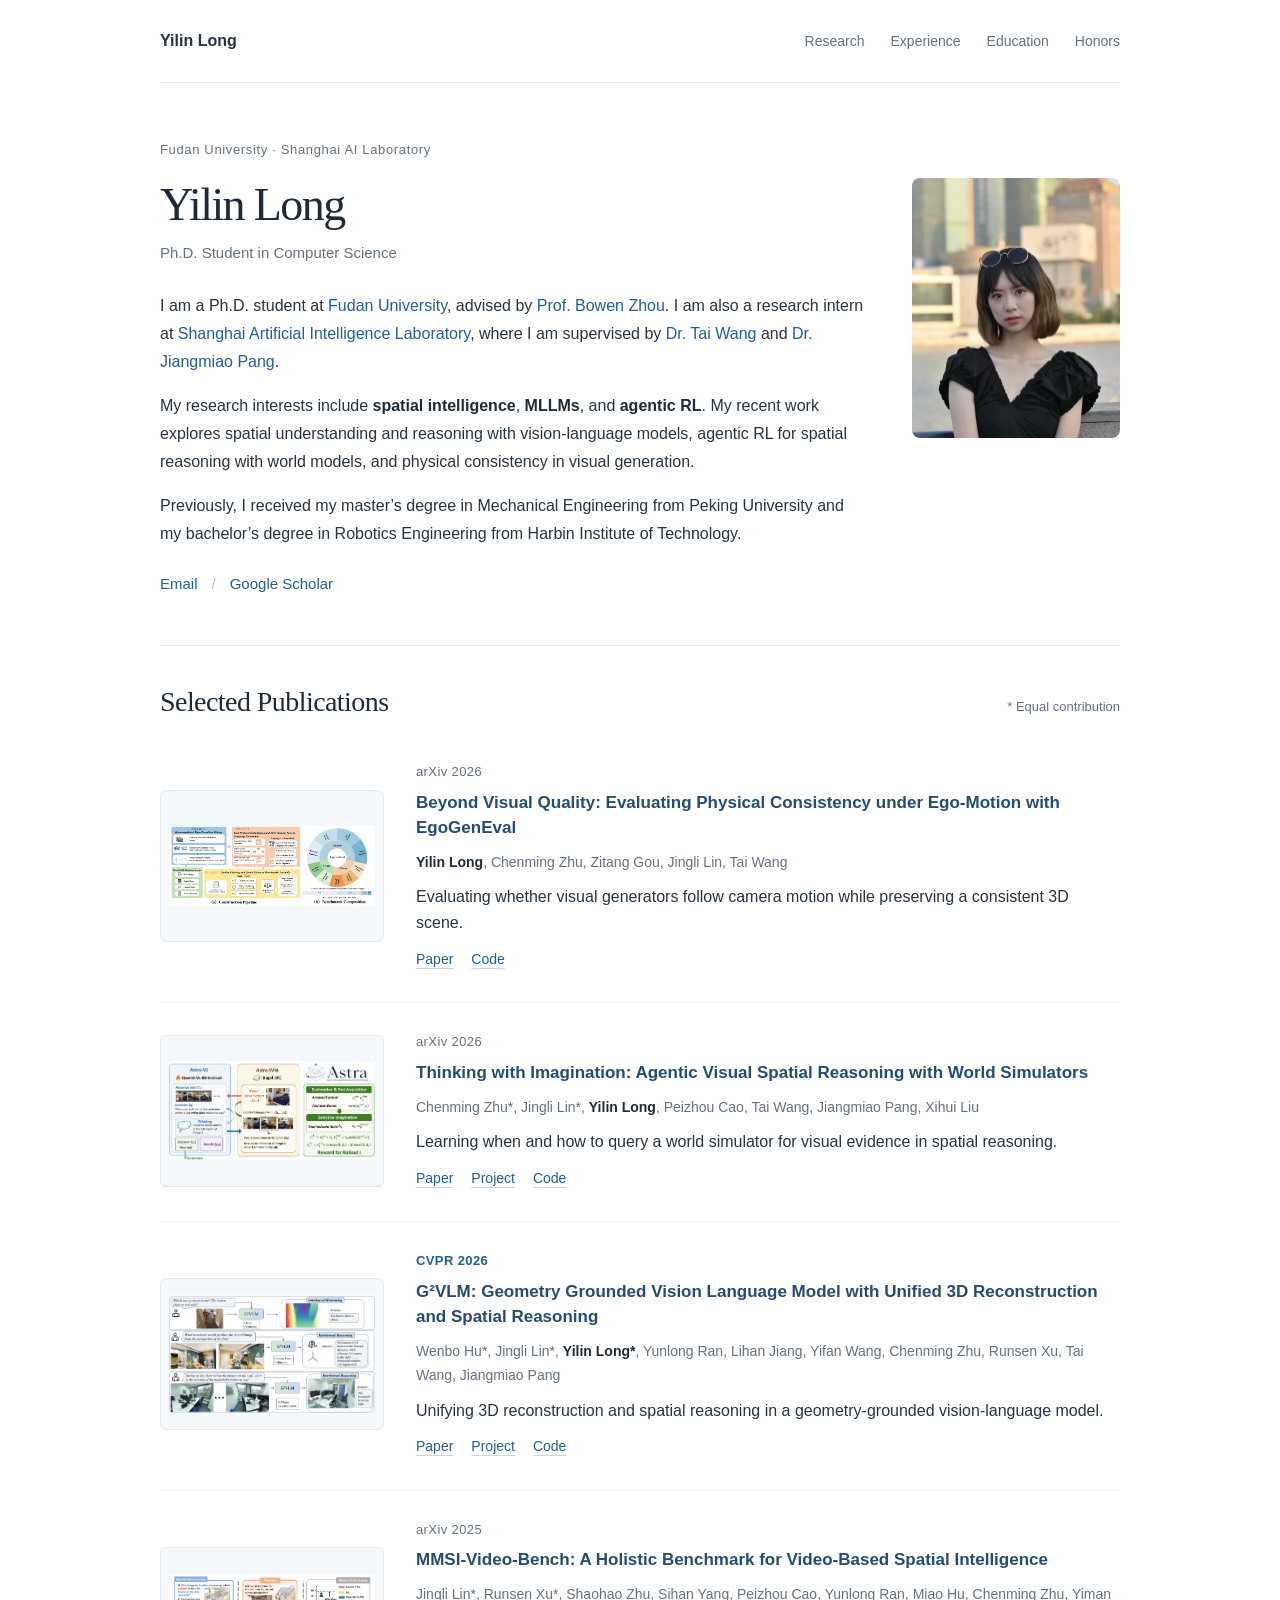
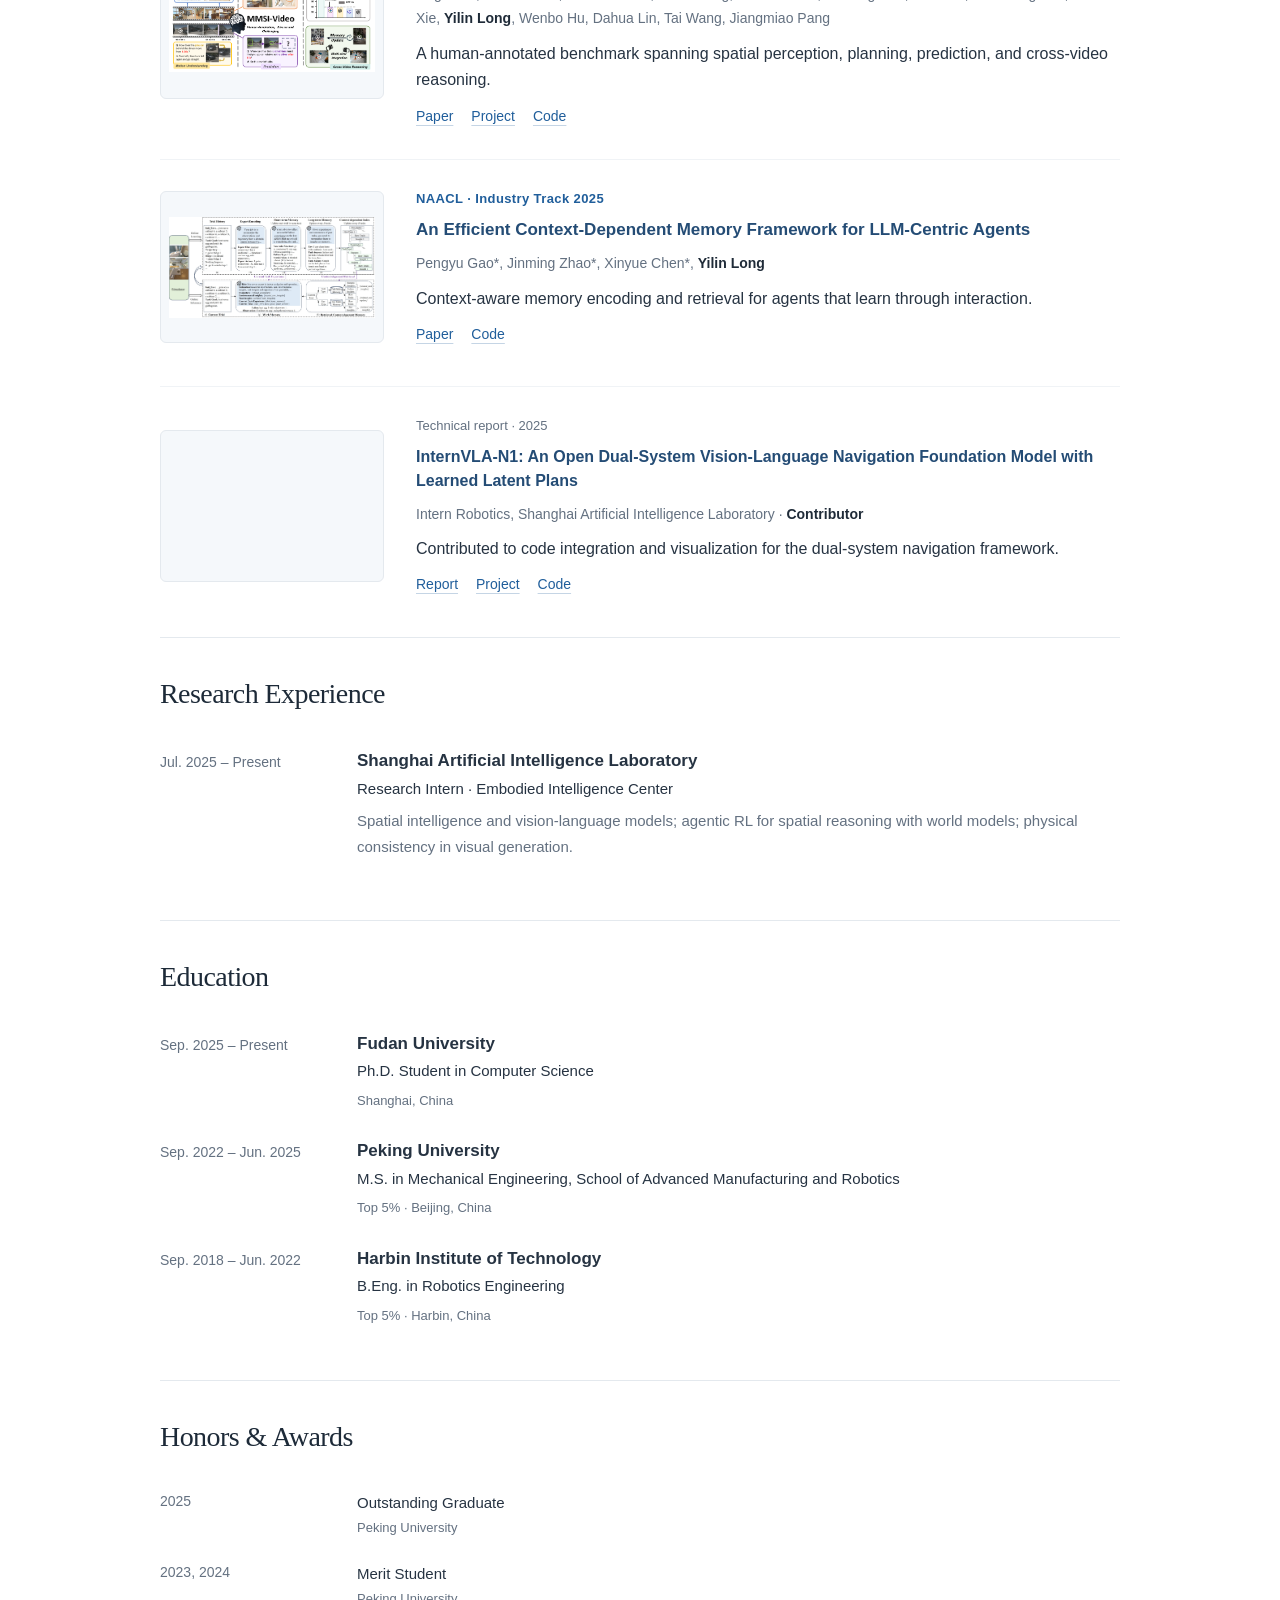
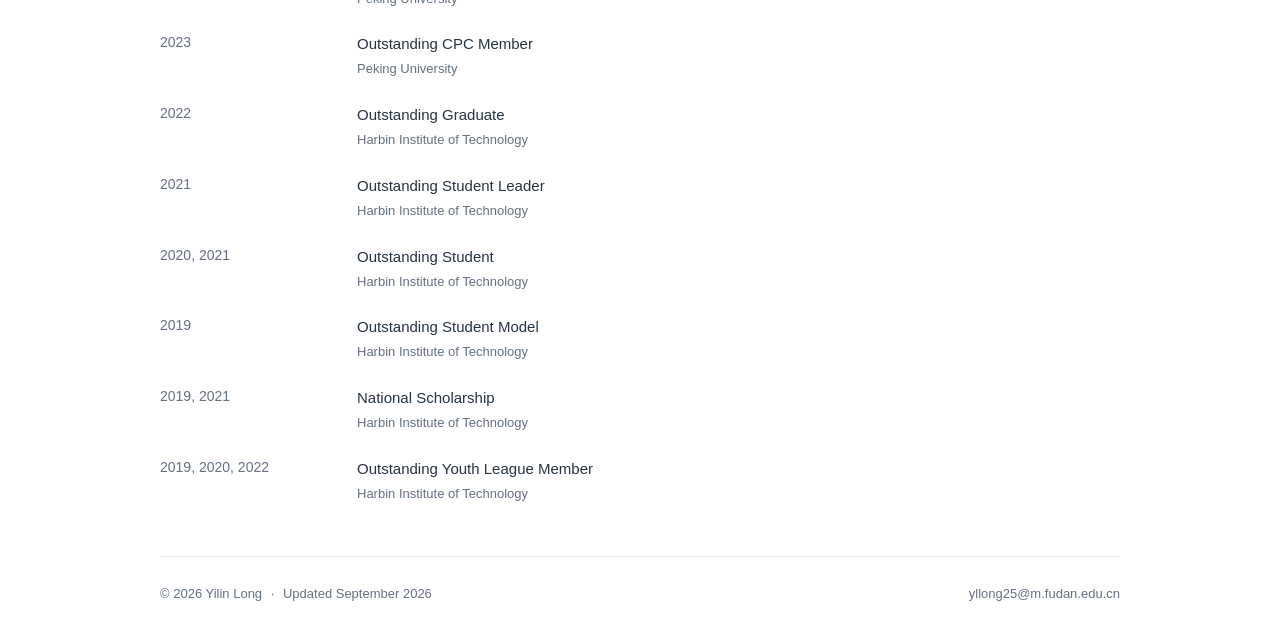
==== commit ae4d4c36: "Remove keyword subtitle below Selected Publications" ====
--- a/index.html
+++ b/index.html
@@ -1,2 +1,2 @@
-<!DOCTYPE html><html lang="en"><head><meta charSet="utf-8"/><meta name="viewport" content="width=device-width, initial-scale=1"/><link rel="stylesheet" href="/_next/static/css/index.aCVLKKTX.css" data-rsc-css-href="/_next/static/css/index.aCVLKKTX.css" data-precedence="vite-rsc/importer-resources"/><link rel="modulepreload" fetchPriority="low" href="/_next/static/chunks/index-C7_EiVzW.js"/><script src="/_next/static/chunks/rolldown-runtime-C60lm6uB.js" type="module" async=""></script><script src="/_next/static/chunks/framework-D_rUT4EX.js" type="module" async=""></script><link rel="modulepreload" href="/_next/static/chunks/layout-segment-context-LX_TMJYo.js" crossorigin=""/><link rel="modulepreload" href="/_next/static/chunks/image-ErHFZ3Fy.js" crossorigin=""/><title>Yilin Long | Spatial Intelligence, MLLMs &amp; Agentic RL</title><meta name="description" content="Yilin Long is a Ph.D. student at Fudan University interested in spatial intelligence, MLLMs, and agentic RL. Recent work includes vision-language models, agentic RL for spatial reasoning with world models, and physical consistency in visual generation."/><meta name="robots" content="index, follow"/><link rel="icon" href="/favicon.svg"/><link rel="canonical" href="https://elaine6107.github.io"/><script>Object.assign(((self[Symbol.for("vinext.navigationRuntime")]??={bootstrap:{routeManifest:null},functions:{}}).bootstrap.rsc??={rsc:[]}),{params:{},nav:{"pathname":"/","searchParams":[]}})</script><link rel="modulepreload" href="/_next/static/chunks/index-C7_EiVzW.js" />
-</head><body><div class="site-shell"><a class="skip-link" href="#main">Skip to content</a><header class="site-header"><a class="wordmark" href="#about">Yilin Long</a><nav aria-label="Main navigation"><a href="#research">Research</a><a href="#experience">Experience</a><a href="#education">Education</a><a href="#honors">Honors</a></nav></header><main id="main"><section id="about" class="intro" aria-labelledby="name"><div class="intro-copy"><p class="eyebrow">Fudan University · Shanghai AI Laboratory</p><h1 id="name">Yilin Long</h1><p class="position">Ph.D. Student in Computer Science</p><p>I am a Ph.D. student at <a href="https://www.fudan.edu.cn/en/">Fudan University</a>, advised by <a href="https://web.ee.tsinghua.edu.cn/zhoubowen/en/index.htm">Prof. Bowen Zhou</a>. I am also a research intern at <a href="https://www.shlab.org.cn/">Shanghai Artificial Intelligence Laboratory</a>, where I am supervised by <a href="https://taiwang.me/">Dr. Tai Wang</a> and <a href="https://oceanpang.github.io/">Dr. Jiangmiao Pang</a>.</p><p>My research interests include <strong>spatial intelligence</strong>, <strong>MLLMs</strong>, and <strong>agentic RL</strong>. My recent work explores spatial understanding and reasoning with vision-language models, agentic RL for spatial reasoning with world models, and physical consistency in visual generation.</p><p>Previously, I received my master’s degree in Mechanical Engineering from Peking University and my bachelor’s degree in Robotics Engineering from Harbin Institute of Technology.</p><div class="profile-links"><a href="mailto:yllong25@m.fudan.edu.cn">Email</a><span aria-hidden="true">/</span><a href="https://scholar.google.com/citations?user=0pl_8RQAAAAJ&amp;hl=en">Google Scholar</a></div></div><div class="profile-portrait"><img src="/images/portrait.jpg" alt="Yilin Long" width="208" height="260" loading="eager" fetchPriority="high" decoding="async" data-nimg="1"/></div></section><section id="research" class="section research" aria-labelledby="research-title"><div class="section-heading"><h2 id="research-title">Selected Publications</h2><span class="contribution-note">* Equal contribution</span></div><p class="section-intro">Spatial intelligence, vision-language modeling, and visual generation.</p><article class="paper" id="egogeneval" aria-labelledby="egogeneval-title"><a class="paper-image" href="https://arxiv.org/abs/2609.11172" aria-label="Read Beyond Visual Quality: Evaluating Physical Consistency under Ego-Motion with EgoGenEval"><img src="/images/egogeneval-overview.png" alt="EgoGenEval benchmark construction and its atomic, chain, and cycle camera-motion tasks" width="224" height="152" loading="lazy" decoding="async" data-nimg="1"/></a><div class="paper-body"><p class="paper-venue preprint">arXiv<!-- --> <!-- -->2026</p><h3 id="egogeneval-title"><a href="https://arxiv.org/abs/2609.11172">Beyond Visual Quality: Evaluating Physical Consistency under Ego-Motion with EgoGenEval</a></h3><p class="authors"><span><strong>Yilin Long</strong></span><span>, <!-- -->Chenming Zhu</span><span>, <!-- -->Zitang Gou</span><span>, <!-- -->Jingli Lin</span><span>, <!-- -->Tai Wang</span></p><p class="paper-summary">Evaluating whether visual generators follow camera motion while preserving a consistent 3D scene.</p><div class="paper-links"><a href="https://arxiv.org/abs/2609.11172">Paper<span class="sr-only">: <!-- -->Beyond Visual Quality: Evaluating Physical Consistency under Ego-Motion with EgoGenEval</span></a><a href="https://github.com/InternRobotics/EgoGenEval">Code<span class="sr-only">: <!-- -->Beyond Visual Quality: Evaluating Physical Consistency under Ego-Motion with EgoGenEval</span></a></div></div></article><article class="paper" id="thinking-with-imagination" aria-labelledby="thinking-with-imagination-title"><a class="paper-image" href="https://arxiv.org/abs/2606.06476" aria-label="Read Thinking with Imagination: Agentic Visual Spatial Reasoning with World Simulators"><img src="/images/thinking-imagination-framework.png" alt="Astra connects a vision-language reasoner to a world simulator that generates new visual observations" width="224" height="152" loading="lazy" decoding="async" data-nimg="1"/></a><div class="paper-body"><p class="paper-venue preprint">arXiv<!-- --> <!-- -->2026</p><h3 id="thinking-with-imagination-title"><a href="https://arxiv.org/abs/2606.06476">Thinking with Imagination: Agentic Visual Spatial Reasoning with World Simulators</a></h3><p class="authors"><span>Chenming Zhu*</span><span>, <!-- -->Jingli Lin*</span><span>, <strong>Yilin Long</strong></span><span>, <!-- -->Peizhou Cao</span><span>, <!-- -->Tai Wang</span><span>, <!-- -->Jiangmiao Pang</span><span>, <!-- -->Xihui Liu</span></p><p class="paper-summary">Learning when and how to query a world simulator for visual evidence in spatial reasoning.</p><div class="paper-links"><a href="https://arxiv.org/abs/2606.06476">Paper<span class="sr-only">: <!-- -->Thinking with Imagination: Agentic Visual Spatial Reasoning with World Simulators</span></a><a href="https://zcmax.github.io/projects/Thinking-With-Imagination/">Project<span class="sr-only">: <!-- -->Thinking with Imagination: Agentic Visual Spatial Reasoning with World Simulators</span></a><a href="https://github.com/ZCMax/Thinking-With-Imagination">Code<span class="sr-only">: <!-- -->Thinking with Imagination: Agentic Visual Spatial Reasoning with World Simulators</span></a></div></div></article><article class="paper" id="g2vlm" aria-labelledby="g2vlm-title"><a class="paper-image" href="https://arxiv.org/abs/2511.21688" aria-label="Read G²VLM: Geometry Grounded Vision Language Model with Unified 3D Reconstruction and Spatial Reasoning"><img src="/images/g2vlm-teaser.png" alt="G²VLM uses depth prediction, camera pose estimation, and point cloud reconstruction for spatial reasoning" width="224" height="152" loading="lazy" decoding="async" data-nimg="1"/></a><div class="paper-body"><p class="paper-venue ">CVPR<!-- --> <!-- -->2026</p><h3 id="g2vlm-title"><a href="https://arxiv.org/abs/2511.21688">G²VLM: Geometry Grounded Vision Language Model with Unified 3D Reconstruction and Spatial Reasoning</a></h3><p class="authors"><span>Wenbo Hu*</span><span>, <!-- -->Jingli Lin*</span><span>, <strong>Yilin Long*</strong></span><span>, <!-- -->Yunlong Ran</span><span>, <!-- -->Lihan Jiang</span><span>, <!-- -->Yifan Wang</span><span>, <!-- -->Chenming Zhu</span><span>, <!-- -->Runsen Xu</span><span>, <!-- -->Tai Wang</span><span>, <!-- -->Jiangmiao Pang</span></p><p class="paper-summary">Unifying 3D reconstruction and spatial reasoning in a geometry-grounded vision-language model.</p><div class="paper-links"><a href="https://arxiv.org/abs/2511.21688">Paper<span class="sr-only">: <!-- -->G²VLM: Geometry Grounded Vision Language Model with Unified 3D Reconstruction and Spatial Reasoning</span></a><a href="https://gordonhu608.github.io/g2vlm.github.io/">Project<span class="sr-only">: <!-- -->G²VLM: Geometry Grounded Vision Language Model with Unified 3D Reconstruction and Spatial Reasoning</span></a><a href="https://github.com/InternRobotics/G2VLM">Code<span class="sr-only">: <!-- -->G²VLM: Geometry Grounded Vision Language Model with Unified 3D Reconstruction and Spatial Reasoning</span></a></div></div></article><article class="paper" id="mmsi-video" aria-labelledby="mmsi-video-title"><a class="paper-image" href="https://arxiv.org/abs/2512.10863" aria-label="Read MMSI-Video-Bench: A Holistic Benchmark for Video-Based Spatial Intelligence"><img src="/images/mmsi-video-teaser.png" alt="MMSI-Video-Bench tasks include spatial construction, planning, motion understanding, prediction, and cross-video reasoning" width="224" height="152" loading="lazy" decoding="async" data-nimg="1"/></a><div class="paper-body"><p class="paper-venue preprint">arXiv<!-- --> <!-- -->2025</p><h3 id="mmsi-video-title"><a href="https://arxiv.org/abs/2512.10863">MMSI-Video-Bench: A Holistic Benchmark for Video-Based Spatial Intelligence</a></h3><p class="authors"><span>Jingli Lin*</span><span>, <!-- -->Runsen Xu*</span><span>, <!-- -->Shaohao Zhu</span><span>, <!-- -->Sihan Yang</span><span>, <!-- -->Peizhou Cao</span><span>, <!-- -->Yunlong Ran</span><span>, <!-- -->Miao Hu</span><span>, <!-- -->Chenming Zhu</span><span>, <!-- -->Yiman Xie</span><span>, <strong>Yilin Long</strong></span><span>, <!-- -->Wenbo Hu</span><span>, <!-- -->Dahua Lin</span><span>, <!-- -->Tai Wang</span><span>, <!-- -->Jiangmiao Pang</span></p><p class="paper-summary">A human-annotated benchmark spanning spatial perception, planning, prediction, and cross-video reasoning.</p><div class="paper-links"><a href="https://arxiv.org/abs/2512.10863">Paper<span class="sr-only">: <!-- -->MMSI-Video-Bench: A Holistic Benchmark for Video-Based Spatial Intelligence</span></a><a href="https://rbler1234.github.io/MMSI-VIdeo-Bench.github.io/">Project<span class="sr-only">: <!-- -->MMSI-Video-Bench: A Holistic Benchmark for Video-Based Spatial Intelligence</span></a><a href="https://github.com/InternRobotics/MMSI-Video-Bench">Code<span class="sr-only">: <!-- -->MMSI-Video-Bench: A Holistic Benchmark for Video-Based Spatial Intelligence</span></a></div></div></article><article class="paper" id="cdmem" aria-labelledby="cdmem-title"><a class="paper-image" href="https://aclanthology.org/2025.naacl-industry.80/" aria-label="Read An Efficient Context-Dependent Memory Framework for LLM-Centric Agents"><img src="/images/cdmem-overview.png" alt="CDMem framework with expert encoding, short-term and long-term memory, and context-dependent retrieval" width="224" height="152" loading="lazy" decoding="async" data-nimg="1"/></a><div class="paper-body"><p class="paper-venue ">NAACL · Industry Track<!-- --> <!-- -->2025</p><h3 id="cdmem-title"><a href="https://aclanthology.org/2025.naacl-industry.80/">An Efficient Context-Dependent Memory Framework for LLM-Centric Agents</a></h3><p class="authors"><span>Pengyu Gao*</span><span>, <!-- -->Jinming Zhao*</span><span>, <!-- -->Xinyue Chen*</span><span>, <strong>Yilin Long</strong></span></p><p class="paper-summary">Context-aware memory encoding and retrieval for agents that learn through interaction.</p><div class="paper-links"><a href="https://aclanthology.org/2025.naacl-industry.80/">Paper<span class="sr-only">: <!-- -->An Efficient Context-Dependent Memory Framework for LLM-Centric Agents</span></a><a href="https://github.com/piri-gao/CDMem">Code<span class="sr-only">: <!-- -->An Efficient Context-Dependent Memory Framework for LLM-Centric Agents</span></a></div></div></article><article class="paper technical-report" aria-labelledby="internvla-title"><a class="paper-image" href="https://internrobotics.github.io/internvla-n1.github.io/static/pdfs/InternVLA_N1.pdf" aria-label="Read the InternVLA-N1 technical report"><img src="/images/internvla-preview.jpg" alt="InternVLA-N1 navigation demonstrations, benchmark results, and dual-system inference examples from Figure 1 of the technical report" width="3250" height="1894" loading="lazy" decoding="async" data-nimg="1"/></a><div class="paper-body"><p class="report-label">Technical report · 2025</p><h3 id="internvla-title"><a href="https://internrobotics.github.io/internvla-n1.github.io/">InternVLA-N1: An Open Dual-System Vision-Language Navigation Foundation Model with Learned Latent Plans</a></h3><p class="authors">Intern Robotics, Shanghai Artificial Intelligence Laboratory · <strong>Contributor</strong></p><p class="paper-summary">Contributed to code integration and visualization for the dual-system navigation framework.</p><div class="paper-links"><a href="https://internrobotics.github.io/internvla-n1.github.io/static/pdfs/InternVLA_N1.pdf">Report<span class="sr-only">: InternVLA-N1</span></a><a href="https://internrobotics.github.io/internvla-n1.github.io/">Project<span class="sr-only">: InternVLA-N1</span></a><a href="https://github.com/InternRobotics/InternNav">Code<span class="sr-only">: InternVLA-N1</span></a></div></div></article></section><section id="experience" class="section" aria-labelledby="experience-title"><h2 id="experience-title">Research Experience</h2><div class="timeline-row experience-row"><p class="date">Jul. 2025 – Present</p><div><h3>Shanghai Artificial Intelligence Laboratory</h3><p class="role">Research Intern · Embodied Intelligence Center</p><p class="experience-detail">Spatial intelligence and vision-language models; agentic RL for spatial reasoning with world models; physical consistency in visual generation.</p></div></div></section><section id="education" class="section" aria-labelledby="education-title"><h2 id="education-title">Education</h2><div class="timeline-row"><p class="date">Sep. 2025 – Present</p><div><h3>Fudan University</h3><p class="degree">Ph.D. Student in Computer Science</p><p class="education-detail">Shanghai, China</p></div></div><div class="timeline-row"><p class="date">Sep. 2022 – Jun. 2025</p><div><h3>Peking University</h3><p class="degree">M.S. in Mechanical Engineering, School of Advanced Manufacturing and Robotics</p><p class="education-detail">Top 5% · Beijing, China</p></div></div><div class="timeline-row"><p class="date">Sep. 2018 – Jun. 2022</p><div><h3>Harbin Institute of Technology</h3><p class="degree">B.Eng. in Robotics Engineering</p><p class="education-detail">Top 5% · Harbin, China</p></div></div></section><section id="honors" class="section honors-section" aria-labelledby="honors-title"><h2 id="honors-title">Honors &amp; Awards</h2><ul class="honors-list"><li class="honor-row"><span class="date">2025</span><div><span class="honor-title">Outstanding Graduate</span><span class="honor-institution">Peking University</span></div></li><li class="honor-row"><span class="date">2023, 2024</span><div><span class="honor-title">Merit Student</span><span class="honor-institution">Peking University</span></div></li><li class="honor-row"><span class="date">2023</span><div><span class="honor-title">Outstanding CPC Member</span><span class="honor-institution">Peking University</span></div></li><li class="honor-row"><span class="date">2022</span><div><span class="honor-title">Outstanding Graduate</span><span class="honor-institution">Harbin Institute of Technology</span></div></li><li class="honor-row"><span class="date">2021</span><div><span class="honor-title">Outstanding Student Leader</span><span class="honor-institution">Harbin Institute of Technology</span></div></li><li class="honor-row"><span class="date">2020, 2021</span><div><span class="honor-title">Outstanding Student</span><span class="honor-institution">Harbin Institute of Technology</span></div></li><li class="honor-row"><span class="date">2019</span><div><span class="honor-title">Outstanding Student Model</span><span class="honor-institution">Harbin Institute of Technology</span></div></li><li class="honor-row"><span class="date">2019, 2021</span><div><span class="honor-title">National Scholarship</span><span class="honor-institution">Harbin Institute of Technology</span></div></li><li class="honor-row"><span class="date">2019, 2020, 2022</span><div><span class="honor-title">Outstanding Youth League Member</span><span class="honor-institution">Harbin Institute of Technology</span></div></li></ul></section></main><footer><p>© 2026 Yilin Long <span class="footer-dot">·</span> Updated September 2026</p><a href="mailto:yllong25@m.fudan.edu.cn">yllong25@m.fudan.edu.cn</a></footer></div><script type="module" src="/_next/static/chunks/index-C7_EiVzW.js" id="_R_" async=""></script><script>((self[Symbol.for("vinext.navigationRuntime")]??={bootstrap:{routeManifest:null},functions:{}}).bootstrap.rsc??={rsc:[]}).rsc.push("0:{\"page:/\":\"$L1\",\"layout:/\":\"$L2\",\"route:/\":\"$L3\",\"__route\":\"route:/\",\"__interceptionContext\":null,\"__layoutIds\":[\"layout:/\"],\"__rootLayout\":\"/\",\"__bfcacheSegmentIdentities\":{\"layout:/\":\"[\\\"layout\\\",\\\"layout:/\\\",\\\"root-boundary:/\\\",\\\"\\\"]\",\"page:/\":\"[\\\"page\\\",\\\"page:/\\\",\\\"root-boundary:/\\\",\\\"\\\"]\"},\"__srcPage\":[\"page\"],\"__layoutFlags\":{\"layout:/\":\"s\"},\"__artifactCompatibility\":{\"schemaVersion\":1,\"graphVersion\":\"app-route-graph:1177fd80f83fa7b0\",\"deploymentVersion\":\"b4a452d4-8b42-485b-896e-14fa31b9735a\",\"appElementsSchemaVersion\":1,\"rscPayloadSchemaVersion\":1,\"rootBoundaryId\":\"/\",\"renderEpoch\":null}}\n")</script><script>((self[Symbol.for("vinext.navigationRuntime")]??={bootstrap:{routeManifest:null},functions:{}}).bootstrap.rsc??={rsc:[]}).rsc.push("4:I[\"8c0f216c4604\",[],\"Children\",1]\n")</script><script>((self[Symbol.for("vinext.navigationRuntime")]??={bootstrap:{routeManifest:null},functions:{}}).bootstrap.rsc??={rsc:[]}).rsc.push("5:I[\"593f344dc510\",[],\"GlobalErrorBoundary\",1]\n")</script><script>((self[Symbol.for("vinext.navigationRuntime")]??={bootstrap:{routeManifest:null},functions:{}}).bootstrap.rsc??={rsc:[]}).rsc.push("6:I[\"0b874ad30386\",[],\"default\",1]\n")</script><script>((self[Symbol.for("vinext.navigationRuntime")]??={bootstrap:{routeManifest:null},functions:{}}).bootstrap.rsc??={rsc:[]}).rsc.push("7:I[\"593f344dc510\",[],\"ErrorBoundary\",1]\n")</script><script>((self[Symbol.for("vinext.navigationRuntime")]??={bootstrap:{routeManifest:null},functions:{}}).bootstrap.rsc??={rsc:[]}).rsc.push("8:I[\"15c18cfaeeff\",[],\"LayoutSegmentProvider\",1]\n")</script><script>((self[Symbol.for("vinext.navigationRuntime")]??={bootstrap:{routeManifest:null},functions:{}}).bootstrap.rsc??={rsc:[]}).rsc.push("9:I[\"8c0f216c4604\",[],\"Slot\",1]\n")</script><script>((self[Symbol.for("vinext.navigationRuntime")]??={bootstrap:{routeManifest:null},functions:{}}).bootstrap.rsc??={rsc:[]}).rsc.push("a:I[\"593f344dc510\",[],\"NotFoundBoundary\",1]\n")</script><script>((self[Symbol.for("vinext.navigationRuntime")]??={bootstrap:{routeManifest:null},functions:{}}).bootstrap.rsc??={rsc:[]}).rsc.push("b:I[\"9276801271d6\",[],\"AppRouterScrollTarget\",1]\n")</script><script>((self[Symbol.for("vinext.navigationRuntime")]??={bootstrap:{routeManifest:null},functions:{}}).bootstrap.rsc??={rsc:[]}).rsc.push("c:I[\"593f344dc510\",[],\"RedirectBoundary\",1]\n")</script><script>((self[Symbol.for("vinext.navigationRuntime")]??={bootstrap:{routeManifest:null},functions:{}}).bootstrap.rsc??={rsc:[]}).rsc.push(":HL[\"/_next/static/css/index.aCVLKKTX.css\",\"style\"     ]\n")</script><script>((self[Symbol.for("vinext.navigationRuntime")]??={bootstrap:{routeManifest:null},functions:{}}).bootstrap.rsc??={rsc:[]}).rsc.push("2:[[[\"$\",\"link\",\"css:/_next/static/css/index.aCVLKKTX.css\",{\"rel\":\"stylesheet\",\"precedence\":\"vite-rsc/importer-resources\",\"href\":\"/_next/static/css/index.aCVLKKTX.css\",\"data-rsc-css-href\":\"/_next/static/css/index.aCVLKKTX.css\"}],\"$undefined\"],[\"$\",\"html\",null,{\"lang\":\"en\",\"children\":[\"$\",\"body\",null,{\"children\":[\"$\",\"$L4\",null,{}]}]}]]\n")</script><script>((self[Symbol.for("vinext.navigationRuntime")]??={bootstrap:{routeManifest:null},functions:{}}).bootstrap.rsc??={rsc:[]}).rsc.push("3:[[[\"$\",\"meta\",null,{\"charSet\":\"utf-8\"}],[[\"$\",\"title\",\"0\",{\"children\":\"Yilin Long | Spatial Intelligence, MLLMs \u0026 Agentic RL\"}],[\"$\",\"meta\",\"1\",{\"name\":\"description\",\"content\":\"Yilin Long is a Ph.D. student at Fudan University interested in spatial intelligence, MLLMs, and agentic RL. Recent work includes vision-language models, agentic RL for spatial reasoning with world models, and physical consistency in visual generation.\"}],[\"$\",\"meta\",\"2\",{\"name\":\"robots\",\"content\":\"index, follow\"}],[\"$\",\"link\",\"3\",{\"data-vinext-streamed-icon\":\"$undefined\",\"rel\":\"icon\",\"href\":\"/favicon.svg\",\"type\":\"$undefined\",\"sizes\":\"$undefined\",\"color\":\"$undefined\",\"media\":\"$undefined\",\"fetchPriority\":\"$undefined\"}],[\"$\",\"link\",\"4\",{\"rel\":\"canonical\",\"href\":\"https://elaine6107.github.io\"}]],[[\"$\",\"meta\",\"0\",{\"name\":\"viewport\",\"content\":\"width=device-width, initial-scale=1\"}]]],[\"$\",\"$L5\",null,{\"fallback\":\"$6\",\"children\":[\"$\",\"$L7\",null,{\"fallback\":\"$6\",\"children\":[\"$\",\"$L8\",null,{\"providerId\":\"layout:/\",\"segmentMap\":{\"children\":[]},\"children\":[\"$\",\"$L9\",null,{\"id\":\"layout:/\",\"parallelSlots\":\"$undefined\",\"children\":[\"$\",\"$La\",null,{\"resetKey\":\"\",\"fallback\":[[\"$\",\"title\",null,{\"children\":\"404: This page could not be found.\"}],[\"$\",\"div\",null,{\"style\":{\"fontFamily\":\"system-ui,\\\"Segoe UI\\\",Roboto,Helvetica,Arial,sans-serif,\\\"Apple Color Emoji\\\",\\\"Segoe UI Emoji\\\"\",\"height\":\"100vh\",\"textAlign\":\"center\",\"display\":\"flex\",\"flexDirection\":\"column\",\"alignItems\":\"center\",\"justifyContent\":\"center\"},\"children\":[\"$\",\"div\",null,{\"children\":[[\"$\",\"style\",null,{\"dangerouslySetInnerHTML\":{\"__html\":\"body{color:#000;background:#fff;margin:0}.next-error-h1{border-right:1px solid rgba(0,0,0,.3)}@media (prefers-color-scheme:dark){body{color:#fff;background:#000}.next-error-h1{border-right:1px solid rgba(255,255,255,.3)}}\"}}],[\"$\",\"h1\",null,{\"className\":\"next-error-h1\",\"style\":{\"display\":\"inline-block\",\"margin\":\"0 20px 0 0\",\"padding\":\"0 23px 0 0\",\"fontSize\":24,\"fontWeight\":500,\"verticalAlign\":\"top\",\"lineHeight\":\"49px\"},\"children\":404}],[\"$\",\"div\",null,{\"style\":{\"display\":\"inline-block\"},\"children\":[\"$\",\"h2\",null,{\"style\":{\"fontSize\":14,\"fontWeight\":400,\"lineHeight\":\"49px\",\"margin\":0},\"children\":\"This page could not be found.\"}]}]]}]}]],\"children\":[\"$\",\"$Lb\",null,{\"children\":[\"$\",\"$Lc\",null,{\"children\":[[\"$\",\"$L8\",null,{\"providerId\":\"page:/\",\"segmentMap\":{\"children\":[\"__PAGE__\"]},\"children\":[\"$\",\"$L9\",null,{\"id\":\"page:/\"}]}],null]}]}]}]}]}]}]}],null,null]\n")</script><script>((self[Symbol.for("vinext.navigationRuntime")]??={bootstrap:{routeManifest:null},functions:{}}).bootstrap.rsc??={rsc:[]}).rsc.push("d:I[\"9fb86276be8f\",[],\"default\",1]\n")</script><script>((self[Symbol.for("vinext.navigationRuntime")]??={bootstrap:{routeManifest:null},functions:{}}).bootstrap.rsc??={rsc:[]}).rsc.push("1:[\"$\",\"div\",null,{\"className\":\"site-shell\",\"children\":[[\"$\",\"a\",null,{\"className\":\"skip-link\",\"href\":\"#main\",\"children\":\"Skip to content\"}],[\"$\",\"header\",null,{\"className\":\"site-header\",\"children\":[[\"$\",\"a\",null,{\"className\":\"wordmark\",\"href\":\"#about\",\"children\":\"Yilin Long\"}],[\"$\",\"nav\",null,{\"aria-label\":\"Main navigation\",\"children\":[[\"$\",\"a\",null,{\"href\":\"#research\",\"children\":\"Research\"}],[\"$\",\"a\",null,{\"href\":\"#experience\",\"children\":\"Experience\"}],[\"$\",\"a\",null,{\"href\":\"#education\",\"children\":\"Education\"}],[\"$\",\"a\",null,{\"href\":\"#honors\",\"children\":\"Honors\"}]]}]]}],[\"$\",\"main\",null,{\"id\":\"main\",\"children\":[[\"$\",\"section\",null,{\"id\":\"about\",\"className\":\"intro\",\"aria-labelledby\":\"name\",\"children\":[[\"$\",\"div\",null,{\"className\":\"intro-copy\",\"children\":[[\"$\",\"p\",null,{\"className\":\"eyebrow\",\"children\":\"Fudan University · Shanghai AI Laboratory\"}],[\"$\",\"h1\",null,{\"id\":\"name\",\"children\":\"Yilin Long\"}],[\"$\",\"p\",null,{\"className\":\"position\",\"children\":\"Ph.D. Student in Computer Science\"}],[\"$\",\"p\",null,{\"children\":[\"I am a Ph.D. student at \",[\"$\",\"a\",null,{\"href\":\"https://www.fudan.edu.cn/en/\",\"children\":\"Fudan University\"}],\", advised by \",[\"$\",\"a\",null,{\"href\":\"https://web.ee.tsinghua.edu.cn/zhoubowen/en/index.htm\",\"children\":\"Prof. Bowen Zhou\"}],\". I am also a research intern at \",[\"$\",\"a\",null,{\"href\":\"https://www.shlab.org.cn/\",\"children\":\"Shanghai Artificial Intelligence Laboratory\"}],\", where I am supervised by \",[\"$\",\"a\",null,{\"href\":\"https://taiwang.me/\",\"children\":\"Dr. Tai Wang\"}],\" and \",[\"$\",\"a\",null,{\"href\":\"https://oceanpang.github.io/\",\"children\":\"Dr. Jiangmiao Pang\"}],\".\"]}],[\"$\",\"p\",null,{\"children\":[\"My research interests include \",[\"$\",\"strong\",null,{\"children\":\"spatial intelligence\"}],\", \",[\"$\",\"strong\",null,{\"children\":\"MLLMs\"}],\", and \",[\"$\",\"strong\",null,{\"children\":\"agentic RL\"}],\". My recent work explores spatial understanding and reasoning with vision-language models, agentic RL for spatial reasoning with world models, and physical consistency in visual generation.\"]}],[\"$\",\"p\",null,{\"children\":\"Previously, I received my master’s degree in Mechanical Engineering from Peking University and my bachelor’s degree in Robotics Engineering from Harbin Institute of Technology.\"}],[\"$\",\"div\",null,{\"className\":\"profile-links\",\"children\":[[\"$\",\"a\",null,{\"href\":\"mailto:yllong25@m.fudan.edu.cn\",\"children\":\"Email\"}],[\"$\",\"span\",null,{\"aria-hidden\":\"true\",\"children\":\"/\"}],[\"$\",\"a\",null,{\"href\":\"https://scholar.google.com/citations?user=0pl_8RQAAAAJ\u0026hl=en\",\"children\":\"Google Scholar\"}]]}]]}],[\"$\",\"div\",null,{\"className\":\"profile-portrait\",\"children\":[\"$\",\"$Ld\",null,{\"src\":\"/images/portrait.jpg\",\"alt\":\"Yilin Long\",\"width\":208,\"height\":260,\"unoptimized\":true,\"priority\":true}]}]]}],[\"$\",\"section\",null,{\"id\":\"research\",\"className\":\"section research\",\"aria-labelledby\":\"research-title\",\"children\":[[\"$\",\"div\",null,{\"className\":\"section-heading\",\"children\":[[\"$\",\"h2\",null,{\"id\":\"research-title\",\"children\":\"Selected Publications\"}],[\"$\",\"span\",null,{\"className\":\"contribution-note\",\"children\":\"* Equal contribution\"}]]}],[\"$\",\"p\",null,{\"className\":\"section-intro\",\"children\":\"Spatial intelligence, vision-language modeling, and visual generation.\"}],[[\"$\",\"article\",\"egogeneval\",{\"className\":\"paper\",\"id\":\"egogeneval\",\"aria-labelledby\":\"egogeneval-title\",\"children\":[[\"$\",\"a\",null,{\"className\":\"paper-image\",\"href\":\"https://arxiv.org/abs/2609.11172\",\"aria-label\":\"Read Beyond Visual Quality: Evaluating Physical Consistency under Ego-Motion with EgoGenEval\",\"children\":[\"$\",\"$Ld\",null,{\"src\":\"/images/egogeneval-overview.png\",\"alt\":\"EgoGenEval benchmark construction and its atomic, chain, and cycle camera-motion tasks\",\"width\":224,\"height\":152,\"loading\":\"lazy\",\"unoptimized\":true}]}],[\"$\",\"div\",null,{\"className\":\"paper-body\",\"children\":[[\"$\",\"p\",null,{\"className\":\"paper-venue preprint\",\"children\":[\"arXiv\",\" \",2026]}],[\"$\",\"h3\",null,{\"id\":\"egogeneval-title\",\"children\":[\"$\",\"a\",null,{\"href\":\"https://arxiv.org/abs/2609.11172\",\"children\":\"Beyond Visual Quality: Evaluating Physical Consistency under Ego-Motion with EgoGenEval\"}]}],[\"$\",\"p\",null,{\"className\":\"authors\",\"children\":[[\"$\",\"span\",\"Yilin Long\",{\"children\":[false,[\"$\",\"strong\",null,{\"children\":\"Yilin Long\"}]]}],[\"$\",\"span\",\"Chenming Zhu\",{\"children\":[\", \",\"Chenming Zhu\"]}],[\"$\",\"span\",\"Zitang Gou\",{\"children\":[\", \",\"Zitang Gou\"]}],[\"$\",\"span\",\"Jingli Lin\",{\"children\":[\", \",\"Jingli Lin\"]}],\"$Le\"]}],\"$Lf\",\"$L10\"]}]]}],\"$L11\",\"$L12\",\"$L13\",\"$L14\"],\"$L15\"]}],\"$L16\",\"$L17\",\"$L18\"]}],\"$L19\"]}]\n")</script><script>((self[Symbol.for("vinext.navigationRuntime")]??={bootstrap:{routeManifest:null},functions:{}}).bootstrap.rsc??={rsc:[]}).rsc.push("e:[\"$\",\"span\",\"Tai Wang\",{\"children\":[\", \",\"Tai Wang\"]}]\n")</script><script>((self[Symbol.for("vinext.navigationRuntime")]??={bootstrap:{routeManifest:null},functions:{}}).bootstrap.rsc??={rsc:[]}).rsc.push("f:[\"$\",\"p\",null,{\"className\":\"paper-summary\",\"children\":\"Evaluating whether visual generators follow camera motion while preserving a consistent 3D scene.\"}]\n")</script><script>((self[Symbol.for("vinext.navigationRuntime")]??={bootstrap:{routeManifest:null},functions:{}}).bootstrap.rsc??={rsc:[]}).rsc.push("10:[\"$\",\"div\",null,{\"className\":\"paper-links\",\"children\":[[\"$\",\"a\",\"Paper\",{\"href\":\"https://arxiv.org/abs/2609.11172\",\"children\":[\"Paper\",[\"$\",\"span\",null,{\"className\":\"sr-only\",\"children\":[\": \",\"Beyond Visual Quality: Evaluating Physical Consistency under Ego-Motion with EgoGenEval\"]}]]}],[\"$\",\"a\",\"Code\",{\"href\":\"https://github.com/InternRobotics/EgoGenEval\",\"children\":[\"Code\",[\"$\",\"span\",null,{\"className\":\"sr-only\",\"children\":[\": \",\"Beyond Visual Quality: Evaluating Physical Consistency under Ego-Motion with EgoGenEval\"]}]]}]]}]\n")</script><script>((self[Symbol.for("vinext.navigationRuntime")]??={bootstrap:{routeManifest:null},functions:{}}).bootstrap.rsc??={rsc:[]}).rsc.push("11:[\"$\",\"article\",\"thinking-with-imagination\",{\"className\":\"paper\",\"id\":\"thinking-with-imagination\",\"aria-labelledby\":\"thinking-with-imagination-title\",\"children\":[[\"$\",\"a\",null,{\"className\":\"paper-image\",\"href\":\"https://arxiv.org/abs/2606.06476\",\"aria-label\":\"Read Thinking with Imagination: Agentic Visual Spatial Reasoning with World Simulators\",\"children\":[\"$\",\"$Ld\",null,{\"src\":\"/images/thinking-imagination-framework.png\",\"alt\":\"Astra connects a vision-language reasoner to a world simulator that generates new visual observations\",\"width\":224,\"height\":152,\"loading\":\"lazy\",\"unoptimized\":true}]}],[\"$\",\"div\",null,{\"className\":\"paper-body\",\"children\":[[\"$\",\"p\",null,{\"className\":\"paper-venue preprint\",\"children\":[\"arXiv\",\" \",2026]}],[\"$\",\"h3\",null,{\"id\":\"thinking-with-imagination-title\",\"children\":[\"$\",\"a\",null,{\"href\":\"https://arxiv.org/abs/2606.06476\",\"children\":\"Thinking with Imagination: Agentic Visual Spatial Reasoning with World Simulators\"}]}],[\"$\",\"p\",null,{\"className\":\"authors\",\"children\":[[\"$\",\"span\",\"Chenming Zhu*\",{\"children\":[false,\"Chenming Zhu*\"]}],[\"$\",\"span\",\"Jingli Lin*\",{\"children\":[\", \",\"Jingli Lin*\"]}],[\"$\",\"span\",\"Yilin Long\",{\"children\":[\", \",[\"$\",\"strong\",null,{\"children\":\"Yilin Long\"}]]}],[\"$\",\"span\",\"Peizhou Cao\",{\"children\":[\", \",\"Peizhou Cao\"]}],[\"$\",\"span\",\"Tai Wang\",{\"children\":[\", \",\"Tai Wang\"]}],[\"$\",\"span\",\"Jiangmiao Pang\",{\"children\":[\", \",\"Jiangmiao Pang\"]}],[\"$\",\"span\",\"Xihui Liu\",{\"children\":[\", \",\"Xihui Liu\"]}]]}],[\"$\",\"p\",null,{\"className\":\"paper-summary\",\"children\":\"Learning when and how to query a world simulator for visual evidence in spatial reasoning.\"}],[\"$\",\"div\",null,{\"className\":\"paper-links\",\"children\":[[\"$\",\"a\",\"Paper\",{\"href\":\"https://arxiv.org/abs/2606.06476\",\"children\":[\"Paper\",[\"$\",\"span\",null,{\"className\":\"sr-only\",\"children\":[\": \",\"Thinking with Imagination: Agentic Visual Spatial Reasoning with World Simulators\"]}]]}],[\"$\",\"a\",\"Project\",{\"href\":\"https://zcmax.github.io/projects/Thinking-With-Imagination/\",\"children\":[\"Project\",[\"$\",\"span\",null,{\"className\":\"sr-only\",\"children\":[\": \",\"Thinking with Imagination: Agentic Visual Spatial Reasoning with World Simulators\"]}]]}],[\"$\",\"a\",\"Code\",{\"href\":\"https://github.com/ZCMax/Thinking-With-Imagination\",\"children\":[\"Code\",[\"$\",\"span\",null,{\"className\":\"sr-only\",\"children\":[\": \",\"Thinking with Imagination: Agentic Visual Spatial Reasoning with World Simulators\"]}]]}]]}]]}]]}]\n")</script><script>((self[Symbol.for("vinext.navigationRuntime")]??={bootstrap:{routeManifest:null},functions:{}}).bootstrap.rsc??={rsc:[]}).rsc.push("12:[\"$\",\"article\",\"g2vlm\",{\"className\":\"paper\",\"id\":\"g2vlm\",\"aria-labelledby\":\"g2vlm-title\",\"children\":[[\"$\",\"a\",null,{\"className\":\"paper-image\",\"href\":\"https://arxiv.org/abs/2511.21688\",\"aria-label\":\"Read G²VLM: Geometry Grounded Vision Language Model with Unified 3D Reconstruction and Spatial Reasoning\",\"children\":[\"$\",\"$Ld\",null,{\"src\":\"/images/g2vlm-teaser.png\",\"alt\":\"G²VLM uses depth prediction, camera pose estimation, and point cloud reconstruction for spatial reasoning\",\"width\":224,\"height\":152,\"loading\":\"lazy\",\"unoptimized\":true}]}],[\"$\",\"div\",null,{\"className\":\"paper-body\",\"children\":[[\"$\",\"p\",null,{\"className\":\"paper-venue \",\"children\":[\"CVPR\",\" \",2026]}],[\"$\",\"h3\",null,{\"id\":\"g2vlm-title\",\"children\":[\"$\",\"a\",null,{\"href\":\"https://arxiv.org/abs/2511.21688\",\"children\":\"G²VLM: Geometry Grounded Vision Language Model with Unified 3D Reconstruction and Spatial Reasoning\"}]}],[\"$\",\"p\",null,{\"className\":\"authors\",\"children\":[[\"$\",\"span\",\"Wenbo Hu*\",{\"children\":[false,\"Wenbo Hu*\"]}],[\"$\",\"span\",\"Jingli Lin*\",{\"children\":[\", \",\"Jingli Lin*\"]}],[\"$\",\"span\",\"Yilin Long*\",{\"children\":[\", \",[\"$\",\"strong\",null,{\"children\":\"Yilin Long*\"}]]}],[\"$\",\"span\",\"Yunlong Ran\",{\"children\":[\", \",\"Yunlong Ran\"]}],[\"$\",\"span\",\"Lihan Jiang\",{\"children\":[\", \",\"Lihan Jiang\"]}],[\"$\",\"span\",\"Yifan Wang\",{\"children\":[\", \",\"Yifan Wang\"]}],[\"$\",\"span\",\"Chenming Zhu\",{\"children\":[\", \",\"Chenming Zhu\"]}],[\"$\",\"span\",\"Runsen Xu\",{\"children\":[\", \",\"Runsen Xu\"]}],[\"$\",\"span\",\"Tai Wang\",{\"children\":[\", \",\"Tai Wang\"]}],[\"$\",\"span\",\"Jiangmiao Pang\",{\"children\":[\", \",\"Jiangmiao Pang\"]}]]}],[\"$\",\"p\",null,{\"className\":\"paper-summary\",\"children\":\"Unifying 3D reconstruction and spatial reasoning in a geometry-grounded vision-language model.\"}],[\"$\",\"div\",null,{\"className\":\"paper-links\",\"children\":[[\"$\",\"a\",\"Paper\",{\"href\":\"https://arxiv.org/abs/2511.21688\",\"children\":[\"Paper\",[\"$\",\"span\",null,{\"className\":\"sr-only\",\"children\":[\": \",\"G²VLM: Geometry Grounded Vision Language Model with Unified 3D Reconstruction and Spatial Reasoning\"]}]]}],[\"$\",\"a\",\"Project\",{\"href\":\"https://gordonhu608.github.io/g2vlm.github.io/\",\"children\":[\"Project\",[\"$\",\"span\",null,{\"className\":\"sr-only\",\"children\":[\": \",\"G²VLM: Geometry Grounded Vision Language Model with Unified 3D Reconstruction and Spatial Reasoning\"]}]]}],[\"$\",\"a\",\"Code\",{\"href\":\"https://github.com/InternRobotics/G2VLM\",\"children\":[\"Code\",[\"$\",\"span\",null,{\"className\":\"sr-only\",\"children\":[\": \",\"G²VLM: Geometry Grounded Vision Language Model with Unified 3D Reconstruction and Spatial Reasoning\"]}]]}]]}]]}]]}]\n")</script><script>((self[Symbol.for("vinext.navigationRuntime")]??={bootstrap:{routeManifest:null},functions:{}}).bootstrap.rsc??={rsc:[]}).rsc.push("13:[\"$\",\"article\",\"mmsi-video\",{\"className\":\"paper\",\"id\":\"mmsi-video\",\"aria-labelledby\":\"mmsi-video-title\",\"children\":[[\"$\",\"a\",null,{\"className\":\"paper-image\",\"href\":\"https://arxiv.org/abs/2512.10863\",\"aria-label\":\"Read MMSI-Video-Bench: A Holistic Benchmark for Video-Based Spatial Intelligence\",\"children\":[\"$\",\"$Ld\",null,{\"src\":\"/images/mmsi-video-teaser.png\",\"alt\":\"MMSI-Video-Bench tasks include spatial construction, planning, motion understanding, prediction, and cross-video reasoning\",\"width\":224,\"height\":152,\"loading\":\"lazy\",\"unoptimized\":true}]}],[\"$\",\"div\",null,{\"className\":\"paper-body\",\"children\":[[\"$\",\"p\",null,{\"className\":\"paper-venue preprint\",\"children\":[\"arXiv\",\" \",2025]}],[\"$\",\"h3\",null,{\"id\":\"mmsi-video-title\",\"children\":[\"$\",\"a\",null,{\"href\":\"https://arxiv.org/abs/2512.10863\",\"children\":\"MMSI-Video-Bench: A Holistic Benchmark for Video-Based Spatial Intelligence\"}]}],[\"$\",\"p\",null,{\"className\":\"authors\",\"children\":[[\"$\",\"span\",\"Jingli Lin*\",{\"children\":[false,\"Jingli Lin*\"]}],[\"$\",\"span\",\"Runsen Xu*\",{\"children\":[\", \",\"Runsen Xu*\"]}],[\"$\",\"span\",\"Shaohao Zhu\",{\"children\":[\", \",\"Shaohao Zhu\"]}],[\"$\",\"span\",\"Sihan Yang\",{\"children\":[\", \",\"Sihan Yang\"]}],[\"$\",\"span\",\"Peizhou Cao\",{\"children\":[\", \",\"Peizhou Cao\"]}],[\"$\",\"span\",\"Yunlong Ran\",{\"children\":[\", \",\"Yunlong Ran\"]}],[\"$\",\"span\",\"Miao Hu\",{\"children\":[\", \",\"Miao Hu\"]}],[\"$\",\"span\",\"Chenming Zhu\",{\"children\":[\", \",\"Chenming Zhu\"]}],[\"$\",\"span\",\"Yiman Xie\",{\"children\":[\", \",\"Yiman Xie\"]}],[\"$\",\"span\",\"Yilin Long\",{\"children\":[\", \",[\"$\",\"strong\",null,{\"children\":\"Yilin Long\"}]]}],[\"$\",\"span\",\"Wenbo Hu\",{\"children\":[\", \",\"Wenbo Hu\"]}],[\"$\",\"span\",\"Dahua Lin\",{\"children\":[\", \",\"Dahua Lin\"]}],[\"$\",\"span\",\"Tai Wang\",{\"children\":[\", \",\"Tai Wang\"]}],[\"$\",\"span\",\"Jiangmiao Pang\",{\"children\":[\", \",\"Jiangmiao Pang\"]}]]}],[\"$\",\"p\",null,{\"className\":\"paper-summary\",\"children\":\"A human-annotated benchmark spanning spatial perception, planning, prediction, and cross-video reasoning.\"}],[\"$\",\"div\",null,{\"className\":\"paper-links\",\"children\":[[\"$\",\"a\",\"Paper\",{\"href\":\"https://arxiv.org/abs/2512.10863\",\"children\":[\"Paper\",[\"$\",\"span\",null,{\"className\":\"sr-only\",\"children\":[\": \",\"MMSI-Video-Bench: A Holistic Benchmark for Video-Based Spatial Intelligence\"]}]]}],[\"$\",\"a\",\"Project\",{\"href\":\"https://rbler1234.github.io/MMSI-VIdeo-Bench.github.io/\",\"children\":[\"Project\",[\"$\",\"span\",null,{\"className\":\"sr-only\",\"children\":[\": \",\"MMSI-Video-Bench: A Holistic Benchmark for Video-Based Spatial Intelligence\"]}]]}],[\"$\",\"a\",\"Code\",{\"href\":\"https://github.com/InternRobotics/MMSI-Video-Bench\",\"children\":[\"Code\",[\"$\",\"span\",null,{\"className\":\"sr-only\",\"children\":[\": \",\"MMSI-Video-Bench: A Holistic Benchmark for Video-Based Spatial Intelligence\"]}]]}]]}]]}]]}]\n")</script><script>((self[Symbol.for("vinext.navigationRuntime")]??={bootstrap:{routeManifest:null},functions:{}}).bootstrap.rsc??={rsc:[]}).rsc.push("14:[\"$\",\"article\",\"cdmem\",{\"className\":\"paper\",\"id\":\"cdmem\",\"aria-labelledby\":\"cdmem-title\",\"children\":[[\"$\",\"a\",null,{\"className\":\"paper-image\",\"href\":\"https://aclanthology.org/2025.naacl-industry.80/\",\"aria-label\":\"Read An Efficient Context-Dependent Memory Framework for LLM-Centric Agents\",\"children\":[\"$\",\"$Ld\",null,{\"src\":\"/images/cdmem-overview.png\",\"alt\":\"CDMem framework with expert encoding, short-term and long-term memory, and context-dependent retrieval\",\"width\":224,\"height\":152,\"loading\":\"lazy\",\"unoptimized\":true}]}],[\"$\",\"div\",null,{\"className\":\"paper-body\",\"children\":[[\"$\",\"p\",null,{\"className\":\"paper-venue \",\"children\":[\"NAACL · Industry Track\",\" \",2025]}],[\"$\",\"h3\",null,{\"id\":\"cdmem-title\",\"children\":[\"$\",\"a\",null,{\"href\":\"https://aclanthology.org/2025.naacl-industry.80/\",\"children\":\"An Efficient Context-Dependent Memory Framework for LLM-Centric Agents\"}]}],[\"$\",\"p\",null,{\"className\":\"authors\",\"children\":[[\"$\",\"span\",\"Pengyu Gao*\",{\"children\":[false,\"Pengyu Gao*\"]}],[\"$\",\"span\",\"Jinming Zhao*\",{\"children\":[\", \",\"Jinming Zhao*\"]}],[\"$\",\"span\",\"Xinyue Chen*\",{\"children\":[\", \",\"Xinyue Chen*\"]}],[\"$\",\"span\",\"Yilin Long\",{\"children\":[\", \",[\"$\",\"strong\",null,{\"children\":\"Yilin Long\"}]]}]]}],[\"$\",\"p\",null,{\"className\":\"paper-summary\",\"children\":\"Context-aware memory encoding and retrieval for agents that learn through interaction.\"}],[\"$\",\"div\",null,{\"className\":\"paper-links\",\"children\":[[\"$\",\"a\",\"Paper\",{\"href\":\"https://aclanthology.org/2025.naacl-industry.80/\",\"children\":[\"Paper\",[\"$\",\"span\",null,{\"className\":\"sr-only\",\"children\":[\": \",\"An Efficient Context-Dependent Memory Framework for LLM-Centric Agents\"]}]]}],[\"$\",\"a\",\"Code\",{\"href\":\"https://github.com/piri-gao/CDMem\",\"children\":[\"Code\",[\"$\",\"span\",null,{\"className\":\"sr-only\",\"children\":[\": \",\"An Efficient Context-Dependent Memory Framework for LLM-Centric Agents\"]}]]}]]}]]}]]}]\n")</script><script>((self[Symbol.for("vinext.navigationRuntime")]??={bootstrap:{routeManifest:null},functions:{}}).bootstrap.rsc??={rsc:[]}).rsc.push("15:[\"$\",\"article\",null,{\"className\":\"paper technical-report\",\"aria-labelledby\":\"internvla-title\",\"children\":[[\"$\",\"a\",null,{\"className\":\"paper-image\",\"href\":\"https://internrobotics.github.io/internvla-n1.github.io/static/pdfs/InternVLA_N1.pdf\",\"aria-label\":\"Read the InternVLA-N1 technical report\",\"children\":[\"$\",\"$Ld\",null,{\"src\":\"/images/internvla-preview.jpg\",\"alt\":\"InternVLA-N1 navigation demonstrations, benchmark results, and dual-system inference examples from Figure 1 of the technical report\",\"width\":3250,\"height\":1894,\"loading\":\"lazy\",\"unoptimized\":true}]}],[\"$\",\"div\",null,{\"className\":\"paper-body\",\"children\":[[\"$\",\"p\",null,{\"className\":\"report-label\",\"children\":\"Technical report · 2025\"}],[\"$\",\"h3\",null,{\"id\":\"internvla-title\",\"children\":[\"$\",\"a\",null,{\"href\":\"https://internrobotics.github.io/internvla-n1.github.io/\",\"children\":\"InternVLA-N1: An Open Dual-System Vision-Language Navigation Foundation Model with Learned Latent Plans\"}]}],[\"$\",\"p\",null,{\"className\":\"authors\",\"children\":[\"Intern Robotics, Shanghai Artificial Intelligence Laboratory · \",[\"$\",\"strong\",null,{\"children\":\"Contributor\"}]]}],[\"$\",\"p\",null,{\"className\":\"paper-summary\",\"children\":\"Contributed to code integration and visualization for the dual-system navigation framework.\"}],[\"$\",\"div\",null,{\"className\":\"paper-links\",\"children\":[[\"$\",\"a\",null,{\"href\":\"https://internrobotics.github.io/internvla-n1.github.io/static/pdfs/InternVLA_N1.pdf\",\"children\":[\"Report\",[\"$\",\"span\",null,{\"className\":\"sr-only\",\"children\":\": InternVLA-N1\"}]]}],[\"$\",\"a\",null,{\"href\":\"https://internrobotics.github.io/internvla-n1.github.io/\",\"children\":[\"Project\",[\"$\",\"span\",null,{\"className\":\"sr-only\",\"children\":\": InternVLA-N1\"}]]}],[\"$\",\"a\",null,{\"href\":\"https://github.com/InternRobotics/InternNav\",\"children\":[\"Code\",[\"$\",\"span\",null,{\"className\":\"sr-only\",\"children\":\": InternVLA-N1\"}]]}]]}]]}]]}]\n")</script><script>((self[Symbol.for("vinext.navigationRuntime")]??={bootstrap:{routeManifest:null},functions:{}}).bootstrap.rsc??={rsc:[]}).rsc.push("16:[\"$\",\"section\",null,{\"id\":\"experience\",\"className\":\"section\",\"aria-labelledby\":\"experience-title\",\"children\":[[\"$\",\"h2\",null,{\"id\":\"experience-title\",\"children\":\"Research Experience\"}],[[\"$\",\"div\",\"Shanghai Artificial Intelligence Laboratory\",{\"className\":\"timeline-row experience-row\",\"children\":[[\"$\",\"p\",null,{\"className\":\"date\",\"children\":\"Jul. 2025 – Present\"}],[\"$\",\"div\",null,{\"children\":[[\"$\",\"h3\",null,{\"children\":\"Shanghai Artificial Intelligence Laboratory\"}],[\"$\",\"p\",null,{\"className\":\"role\",\"children\":\"Research Intern · Embodied Intelligence Center\"}],[\"$\",\"p\",null,{\"className\":\"experience-detail\",\"children\":\"Spatial intelligence and vision-language models; agentic RL for spatial reasoning with world models; physical consistency in visual generation.\"}]]}]]}]]]}]\n")</script><script>((self[Symbol.for("vinext.navigationRuntime")]??={bootstrap:{routeManifest:null},functions:{}}).bootstrap.rsc??={rsc:[]}).rsc.push("17:[\"$\",\"section\",null,{\"id\":\"education\",\"className\":\"section\",\"aria-labelledby\":\"education-title\",\"children\":[[\"$\",\"h2\",null,{\"id\":\"education-title\",\"children\":\"Education\"}],[[\"$\",\"div\",\"Fudan University\",{\"className\":\"timeline-row\",\"children\":[[\"$\",\"p\",null,{\"className\":\"date\",\"children\":\"Sep. 2025 – Present\"}],[\"$\",\"div\",null,{\"children\":[[\"$\",\"h3\",null,{\"children\":\"Fudan University\"}],[\"$\",\"p\",null,{\"className\":\"degree\",\"children\":\"Ph.D. Student in Computer Science\"}],[\"$\",\"p\",null,{\"className\":\"education-detail\",\"children\":\"Shanghai, China\"}]]}]]}],[\"$\",\"div\",\"Peking University\",{\"className\":\"timeline-row\",\"children\":[[\"$\",\"p\",null,{\"className\":\"date\",\"children\":\"Sep. 2022 – Jun. 2025\"}],[\"$\",\"div\",null,{\"children\":[[\"$\",\"h3\",null,{\"children\":\"Peking University\"}],[\"$\",\"p\",null,{\"className\":\"degree\",\"children\":\"M.S. in Mechanical Engineering, School of Advanced Manufacturing and Robotics\"}],[\"$\",\"p\",null,{\"className\":\"education-detail\",\"children\":\"Top 5% · Beijing, China\"}]]}]]}],[\"$\",\"div\",\"Harbin Institute of Technology\",{\"className\":\"timeline-row\",\"children\":[[\"$\",\"p\",null,{\"className\":\"date\",\"children\":\"Sep. 2018 – Jun. 2022\"}],[\"$\",\"div\",null,{\"children\":[[\"$\",\"h3\",null,{\"children\":\"Harbin Institute of Technology\"}],[\"$\",\"p\",null,{\"className\":\"degree\",\"children\":\"B.Eng. in Robotics Engineering\"}],[\"$\",\"p\",null,{\"className\":\"education-detail\",\"children\":\"Top 5% · Harbin, China\"}]]}]]}]]]}]\n")</script><script>((self[Symbol.for("vinext.navigationRuntime")]??={bootstrap:{routeManifest:null},functions:{}}).bootstrap.rsc??={rsc:[]}).rsc.push("18:[\"$\",\"section\",null,{\"id\":\"honors\",\"className\":\"section honors-section\",\"aria-labelledby\":\"honors-title\",\"children\":[[\"$\",\"h2\",null,{\"id\":\"honors-title\",\"children\":\"Honors \u0026 Awards\"}],[\"$\",\"ul\",null,{\"className\":\"honors-list\",\"children\":[[\"$\",\"li\",\"2025-Outstanding Graduate-Peking University\",{\"className\":\"honor-row\",\"children\":[[\"$\",\"span\",null,{\"className\":\"date\",\"children\":\"2025\"}],[\"$\",\"div\",null,{\"children\":[[\"$\",\"span\",null,{\"className\":\"honor-title\",\"children\":\"Outstanding Graduate\"}],[\"$\",\"span\",null,{\"className\":\"honor-institution\",\"children\":\"Peking University\"}]]}]]}],[\"$\",\"li\",\"2023, 2024-Merit Student-Peking University\",{\"className\":\"honor-row\",\"children\":[[\"$\",\"span\",null,{\"className\":\"date\",\"children\":\"2023, 2024\"}],[\"$\",\"div\",null,{\"children\":[[\"$\",\"span\",null,{\"className\":\"honor-title\",\"children\":\"Merit Student\"}],[\"$\",\"span\",null,{\"className\":\"honor-institution\",\"children\":\"Peking University\"}]]}]]}],[\"$\",\"li\",\"2023-Outstanding CPC Member-Peking University\",{\"className\":\"honor-row\",\"children\":[[\"$\",\"span\",null,{\"className\":\"date\",\"children\":\"2023\"}],[\"$\",\"div\",null,{\"children\":[[\"$\",\"span\",null,{\"className\":\"honor-title\",\"children\":\"Outstanding CPC Member\"}],[\"$\",\"span\",null,{\"className\":\"honor-institution\",\"children\":\"Peking University\"}]]}]]}],[\"$\",\"li\",\"2022-Outstanding Graduate-Harbin Institute of Technology\",{\"className\":\"honor-row\",\"children\":[[\"$\",\"span\",null,{\"className\":\"date\",\"children\":\"2022\"}],[\"$\",\"div\",null,{\"children\":[[\"$\",\"span\",null,{\"className\":\"honor-title\",\"children\":\"Outstanding Graduate\"}],[\"$\",\"span\",null,{\"className\":\"honor-institution\",\"children\":\"Harbin Institute of Technology\"}]]}]]}],[\"$\",\"li\",\"2021-Outstanding Student Leader-Harbin Institute of Technology\",{\"className\":\"honor-row\",\"children\":[[\"$\",\"span\",null,{\"className\":\"date\",\"children\":\"2021\"}],[\"$\",\"div\",null,{\"children\":[[\"$\",\"span\",null,{\"className\":\"honor-title\",\"children\":\"Outstanding Student Leader\"}],[\"$\",\"span\",null,{\"className\":\"honor-institution\",\"children\":\"Harbin Institute of Technology\"}]]}]]}],[\"$\",\"li\",\"2020, 2021-Outstanding Student-Harbin Institute of Technology\",{\"className\":\"honor-row\",\"children\":[[\"$\",\"span\",null,{\"className\":\"date\",\"children\":\"2020, 2021\"}],[\"$\",\"div\",null,{\"children\":[[\"$\",\"span\",null,{\"className\":\"honor-title\",\"children\":\"Outstanding Student\"}],[\"$\",\"span\",null,{\"className\":\"honor-institution\",\"children\":\"Harbin Institute of Technology\"}]]}]]}],[\"$\",\"li\",\"2019-Outstanding Student Model-Harbin Institute of Technology\",{\"className\":\"honor-row\",\"children\":[[\"$\",\"span\",null,{\"className\":\"date\",\"children\":\"2019\"}],[\"$\",\"div\",null,{\"children\":[[\"$\",\"span\",null,{\"className\":\"honor-title\",\"children\":\"Outstanding Student Model\"}],[\"$\",\"span\",null,{\"className\":\"honor-institution\",\"children\":\"Harbin Institute of Technology\"}]]}]]}],[\"$\",\"li\",\"2019, 2021-National Scholarship-Harbin Institute of Technology\",{\"className\":\"honor-row\",\"children\":[[\"$\",\"span\",null,{\"className\":\"date\",\"children\":\"2019, 2021\"}],[\"$\",\"div\",null,{\"children\":[[\"$\",\"span\",null,{\"className\":\"honor-title\",\"children\":\"National Scholarship\"}],[\"$\",\"span\",null,{\"className\":\"honor-institution\",\"children\":\"Harbin Institute of Technology\"}]]}]]}],[\"$\",\"li\",\"2019, 2020, 2022-Outstanding Youth League Member-Harbin Institute of Technology\",{\"className\":\"honor-row\",\"children\":[[\"$\",\"span\",null,{\"className\":\"date\",\"children\":\"2019, 2020, 2022\"}],[\"$\",\"div\",null,{\"children\":[[\"$\",\"span\",null,{\"className\":\"honor-title\",\"children\":\"Outstanding Youth League Member\"}],[\"$\",\"span\",null,{\"className\":\"honor-institution\",\"children\":\"Harbin Institute of Technology\"}]]}]]}]]}]]}]\n")</script><script>((self[Symbol.for("vinext.navigationRuntime")]??={bootstrap:{routeManifest:null},functions:{}}).bootstrap.rsc??={rsc:[]}).rsc.push("19:[\"$\",\"footer\",null,{\"children\":[[\"$\",\"p\",null,{\"children\":[\"© 2026 Yilin Long \",[\"$\",\"span\",null,{\"className\":\"footer-dot\",\"children\":\"·\"}],\" Updated September 2026\"]}],[\"$\",\"a\",null,{\"href\":\"mailto:yllong25@m.fudan.edu.cn\",\"children\":\"yllong25@m.fudan.edu.cn\"}]]}]\n")</script><script>Object.assign(((self[Symbol.for("vinext.navigationRuntime")]??={bootstrap:{routeManifest:null},functions:{}}).bootstrap.rsc??={rsc:[]}),{"initialCacheKind":"static"});((self[Symbol.for("vinext.navigationRuntime")]??={bootstrap:{routeManifest:null},functions:{}}).bootstrap.rsc??={rsc:[]}).done=true</script></body></html>+<!DOCTYPE html><html lang="en"><head><meta charSet="utf-8"/><meta name="viewport" content="width=device-width, initial-scale=1"/><link rel="stylesheet" href="/_next/static/css/index.w0zeWAyK.css" data-rsc-css-href="/_next/static/css/index.w0zeWAyK.css" data-precedence="vite-rsc/importer-resources"/><link rel="modulepreload" fetchPriority="low" href="/_next/static/chunks/index-NVdwURbg.js"/><script src="/_next/static/chunks/rolldown-runtime-C60lm6uB.js" type="module" async=""></script><script src="/_next/static/chunks/framework-D_rUT4EX.js" type="module" async=""></script><link rel="modulepreload" href="/_next/static/chunks/layout-segment-context-Cg1iQgee.js" crossorigin=""/><link rel="modulepreload" href="/_next/static/chunks/image-Dugl2Phl.js" crossorigin=""/><title>Yilin Long | Spatial Intelligence, MLLMs &amp; Agentic RL</title><meta name="description" content="Yilin Long is a Ph.D. student at Fudan University interested in spatial intelligence, MLLMs, and agentic RL. Recent work includes vision-language models, agentic RL for spatial reasoning with world models, and physical consistency in visual generation."/><meta name="robots" content="index, follow"/><link rel="icon" href="/favicon.svg"/><link rel="canonical" href="https://elaine6107.github.io"/><script>Object.assign(((self[Symbol.for("vinext.navigationRuntime")]??={bootstrap:{routeManifest:null},functions:{}}).bootstrap.rsc??={rsc:[]}),{params:{},nav:{"pathname":"/","searchParams":[]}})</script><link rel="modulepreload" href="/_next/static/chunks/index-NVdwURbg.js" />
+</head><body><div class="site-shell"><a class="skip-link" href="#main">Skip to content</a><header class="site-header"><a class="wordmark" href="#about">Yilin Long</a><nav aria-label="Main navigation"><a href="#research">Research</a><a href="#experience">Experience</a><a href="#education">Education</a><a href="#honors">Honors</a></nav></header><main id="main"><section id="about" class="intro" aria-labelledby="name"><div class="intro-copy"><p class="eyebrow">Fudan University · Shanghai AI Laboratory</p><h1 id="name">Yilin Long</h1><p class="position">Ph.D. Student in Computer Science</p><p>I am a Ph.D. student at <a href="https://www.fudan.edu.cn/en/">Fudan University</a>, advised by <a href="https://web.ee.tsinghua.edu.cn/zhoubowen/en/index.htm">Prof. Bowen Zhou</a>. I am also a research intern at <a href="https://www.shlab.org.cn/">Shanghai Artificial Intelligence Laboratory</a>, where I am supervised by <a href="https://taiwang.me/">Dr. Tai Wang</a> and <a href="https://oceanpang.github.io/">Dr. Jiangmiao Pang</a>.</p><p>My research interests include <strong>spatial intelligence</strong>, <strong>MLLMs</strong>, and <strong>agentic RL</strong>. My recent work explores spatial understanding and reasoning with vision-language models, agentic RL for spatial reasoning with world models, and physical consistency in visual generation.</p><p>Previously, I received my master’s degree in Mechanical Engineering from Peking University and my bachelor’s degree in Robotics Engineering from Harbin Institute of Technology.</p><div class="profile-links"><a href="mailto:yllong25@m.fudan.edu.cn">Email</a><span aria-hidden="true">/</span><a href="https://scholar.google.com/citations?user=0pl_8RQAAAAJ&amp;hl=en">Google Scholar</a></div></div><div class="profile-portrait"><img src="/images/portrait.jpg" alt="Yilin Long" width="208" height="260" loading="eager" fetchPriority="high" decoding="async" data-nimg="1"/></div></section><section id="research" class="section research" aria-labelledby="research-title"><div class="section-heading"><h2 id="research-title">Selected Publications</h2><span class="contribution-note">* Equal contribution</span></div><article class="paper" id="egogeneval" aria-labelledby="egogeneval-title"><a class="paper-image" href="https://arxiv.org/abs/2609.11172" aria-label="Read Beyond Visual Quality: Evaluating Physical Consistency under Ego-Motion with EgoGenEval"><img src="/images/egogeneval-overview.png" alt="EgoGenEval benchmark construction and its atomic, chain, and cycle camera-motion tasks" width="224" height="152" loading="lazy" decoding="async" data-nimg="1"/></a><div class="paper-body"><p class="paper-venue preprint">arXiv<!-- --> <!-- -->2026</p><h3 id="egogeneval-title"><a href="https://arxiv.org/abs/2609.11172">Beyond Visual Quality: Evaluating Physical Consistency under Ego-Motion with EgoGenEval</a></h3><p class="authors"><span><strong>Yilin Long</strong></span><span>, <!-- -->Chenming Zhu</span><span>, <!-- -->Zitang Gou</span><span>, <!-- -->Jingli Lin</span><span>, <!-- -->Tai Wang</span></p><p class="paper-summary">Evaluating whether visual generators follow camera motion while preserving a consistent 3D scene.</p><div class="paper-links"><a href="https://arxiv.org/abs/2609.11172">Paper<span class="sr-only">: <!-- -->Beyond Visual Quality: Evaluating Physical Consistency under Ego-Motion with EgoGenEval</span></a><a href="https://github.com/InternRobotics/EgoGenEval">Code<span class="sr-only">: <!-- -->Beyond Visual Quality: Evaluating Physical Consistency under Ego-Motion with EgoGenEval</span></a></div></div></article><article class="paper" id="thinking-with-imagination" aria-labelledby="thinking-with-imagination-title"><a class="paper-image" href="https://arxiv.org/abs/2606.06476" aria-label="Read Thinking with Imagination: Agentic Visual Spatial Reasoning with World Simulators"><img src="/images/thinking-imagination-framework.png" alt="Astra connects a vision-language reasoner to a world simulator that generates new visual observations" width="224" height="152" loading="lazy" decoding="async" data-nimg="1"/></a><div class="paper-body"><p class="paper-venue preprint">arXiv<!-- --> <!-- -->2026</p><h3 id="thinking-with-imagination-title"><a href="https://arxiv.org/abs/2606.06476">Thinking with Imagination: Agentic Visual Spatial Reasoning with World Simulators</a></h3><p class="authors"><span>Chenming Zhu*</span><span>, <!-- -->Jingli Lin*</span><span>, <strong>Yilin Long</strong></span><span>, <!-- -->Peizhou Cao</span><span>, <!-- -->Tai Wang</span><span>, <!-- -->Jiangmiao Pang</span><span>, <!-- -->Xihui Liu</span></p><p class="paper-summary">Learning when and how to query a world simulator for visual evidence in spatial reasoning.</p><div class="paper-links"><a href="https://arxiv.org/abs/2606.06476">Paper<span class="sr-only">: <!-- -->Thinking with Imagination: Agentic Visual Spatial Reasoning with World Simulators</span></a><a href="https://zcmax.github.io/projects/Thinking-With-Imagination/">Project<span class="sr-only">: <!-- -->Thinking with Imagination: Agentic Visual Spatial Reasoning with World Simulators</span></a><a href="https://github.com/ZCMax/Thinking-With-Imagination">Code<span class="sr-only">: <!-- -->Thinking with Imagination: Agentic Visual Spatial Reasoning with World Simulators</span></a></div></div></article><article class="paper" id="g2vlm" aria-labelledby="g2vlm-title"><a class="paper-image" href="https://arxiv.org/abs/2511.21688" aria-label="Read G²VLM: Geometry Grounded Vision Language Model with Unified 3D Reconstruction and Spatial Reasoning"><img src="/images/g2vlm-teaser.png" alt="G²VLM uses depth prediction, camera pose estimation, and point cloud reconstruction for spatial reasoning" width="224" height="152" loading="lazy" decoding="async" data-nimg="1"/></a><div class="paper-body"><p class="paper-venue ">CVPR<!-- --> <!-- -->2026</p><h3 id="g2vlm-title"><a href="https://arxiv.org/abs/2511.21688">G²VLM: Geometry Grounded Vision Language Model with Unified 3D Reconstruction and Spatial Reasoning</a></h3><p class="authors"><span>Wenbo Hu*</span><span>, <!-- -->Jingli Lin*</span><span>, <strong>Yilin Long*</strong></span><span>, <!-- -->Yunlong Ran</span><span>, <!-- -->Lihan Jiang</span><span>, <!-- -->Yifan Wang</span><span>, <!-- -->Chenming Zhu</span><span>, <!-- -->Runsen Xu</span><span>, <!-- -->Tai Wang</span><span>, <!-- -->Jiangmiao Pang</span></p><p class="paper-summary">Unifying 3D reconstruction and spatial reasoning in a geometry-grounded vision-language model.</p><div class="paper-links"><a href="https://arxiv.org/abs/2511.21688">Paper<span class="sr-only">: <!-- -->G²VLM: Geometry Grounded Vision Language Model with Unified 3D Reconstruction and Spatial Reasoning</span></a><a href="https://gordonhu608.github.io/g2vlm.github.io/">Project<span class="sr-only">: <!-- -->G²VLM: Geometry Grounded Vision Language Model with Unified 3D Reconstruction and Spatial Reasoning</span></a><a href="https://github.com/InternRobotics/G2VLM">Code<span class="sr-only">: <!-- -->G²VLM: Geometry Grounded Vision Language Model with Unified 3D Reconstruction and Spatial Reasoning</span></a></div></div></article><article class="paper" id="mmsi-video" aria-labelledby="mmsi-video-title"><a class="paper-image" href="https://arxiv.org/abs/2512.10863" aria-label="Read MMSI-Video-Bench: A Holistic Benchmark for Video-Based Spatial Intelligence"><img src="/images/mmsi-video-teaser.png" alt="MMSI-Video-Bench tasks include spatial construction, planning, motion understanding, prediction, and cross-video reasoning" width="224" height="152" loading="lazy" decoding="async" data-nimg="1"/></a><div class="paper-body"><p class="paper-venue preprint">arXiv<!-- --> <!-- -->2025</p><h3 id="mmsi-video-title"><a href="https://arxiv.org/abs/2512.10863">MMSI-Video-Bench: A Holistic Benchmark for Video-Based Spatial Intelligence</a></h3><p class="authors"><span>Jingli Lin*</span><span>, <!-- -->Runsen Xu*</span><span>, <!-- -->Shaohao Zhu</span><span>, <!-- -->Sihan Yang</span><span>, <!-- -->Peizhou Cao</span><span>, <!-- -->Yunlong Ran</span><span>, <!-- -->Miao Hu</span><span>, <!-- -->Chenming Zhu</span><span>, <!-- -->Yiman Xie</span><span>, <strong>Yilin Long</strong></span><span>, <!-- -->Wenbo Hu</span><span>, <!-- -->Dahua Lin</span><span>, <!-- -->Tai Wang</span><span>, <!-- -->Jiangmiao Pang</span></p><p class="paper-summary">A human-annotated benchmark spanning spatial perception, planning, prediction, and cross-video reasoning.</p><div class="paper-links"><a href="https://arxiv.org/abs/2512.10863">Paper<span class="sr-only">: <!-- -->MMSI-Video-Bench: A Holistic Benchmark for Video-Based Spatial Intelligence</span></a><a href="https://rbler1234.github.io/MMSI-VIdeo-Bench.github.io/">Project<span class="sr-only">: <!-- -->MMSI-Video-Bench: A Holistic Benchmark for Video-Based Spatial Intelligence</span></a><a href="https://github.com/InternRobotics/MMSI-Video-Bench">Code<span class="sr-only">: <!-- -->MMSI-Video-Bench: A Holistic Benchmark for Video-Based Spatial Intelligence</span></a></div></div></article><article class="paper" id="cdmem" aria-labelledby="cdmem-title"><a class="paper-image" href="https://aclanthology.org/2025.naacl-industry.80/" aria-label="Read An Efficient Context-Dependent Memory Framework for LLM-Centric Agents"><img src="/images/cdmem-overview.png" alt="CDMem framework with expert encoding, short-term and long-term memory, and context-dependent retrieval" width="224" height="152" loading="lazy" decoding="async" data-nimg="1"/></a><div class="paper-body"><p class="paper-venue ">NAACL · Industry Track<!-- --> <!-- -->2025</p><h3 id="cdmem-title"><a href="https://aclanthology.org/2025.naacl-industry.80/">An Efficient Context-Dependent Memory Framework for LLM-Centric Agents</a></h3><p class="authors"><span>Pengyu Gao*</span><span>, <!-- -->Jinming Zhao*</span><span>, <!-- -->Xinyue Chen*</span><span>, <strong>Yilin Long</strong></span></p><p class="paper-summary">Context-aware memory encoding and retrieval for agents that learn through interaction.</p><div class="paper-links"><a href="https://aclanthology.org/2025.naacl-industry.80/">Paper<span class="sr-only">: <!-- -->An Efficient Context-Dependent Memory Framework for LLM-Centric Agents</span></a><a href="https://github.com/piri-gao/CDMem">Code<span class="sr-only">: <!-- -->An Efficient Context-Dependent Memory Framework for LLM-Centric Agents</span></a></div></div></article><article class="paper technical-report" aria-labelledby="internvla-title"><a class="paper-image" href="https://internrobotics.github.io/internvla-n1.github.io/static/pdfs/InternVLA_N1.pdf" aria-label="Read the InternVLA-N1 technical report"><img src="/images/internvla-preview.jpg" alt="InternVLA-N1 navigation demonstrations, benchmark results, and dual-system inference examples from Figure 1 of the technical report" width="3250" height="1894" loading="lazy" decoding="async" data-nimg="1"/></a><div class="paper-body"><p class="report-label">Technical report · 2025</p><h3 id="internvla-title"><a href="https://internrobotics.github.io/internvla-n1.github.io/">InternVLA-N1: An Open Dual-System Vision-Language Navigation Foundation Model with Learned Latent Plans</a></h3><p class="authors">Intern Robotics, Shanghai Artificial Intelligence Laboratory · <strong>Contributor</strong></p><p class="paper-summary">Contributed to code integration and visualization for the dual-system navigation framework.</p><div class="paper-links"><a href="https://internrobotics.github.io/internvla-n1.github.io/static/pdfs/InternVLA_N1.pdf">Report<span class="sr-only">: InternVLA-N1</span></a><a href="https://internrobotics.github.io/internvla-n1.github.io/">Project<span class="sr-only">: InternVLA-N1</span></a><a href="https://github.com/InternRobotics/InternNav">Code<span class="sr-only">: InternVLA-N1</span></a></div></div></article></section><section id="experience" class="section" aria-labelledby="experience-title"><h2 id="experience-title">Research Experience</h2><div class="timeline-row experience-row"><p class="date">Jul. 2025 – Present</p><div><h3>Shanghai Artificial Intelligence Laboratory</h3><p class="role">Research Intern · Embodied Intelligence Center</p><p class="experience-detail">Spatial intelligence and vision-language models; agentic RL for spatial reasoning with world models; physical consistency in visual generation.</p></div></div></section><section id="education" class="section" aria-labelledby="education-title"><h2 id="education-title">Education</h2><div class="timeline-row"><p class="date">Sep. 2025 – Present</p><div><h3>Fudan University</h3><p class="degree">Ph.D. Student in Computer Science</p><p class="education-detail">Shanghai, China</p></div></div><div class="timeline-row"><p class="date">Sep. 2022 – Jun. 2025</p><div><h3>Peking University</h3><p class="degree">M.S. in Mechanical Engineering, School of Advanced Manufacturing and Robotics</p><p class="education-detail">Top 5% · Beijing, China</p></div></div><div class="timeline-row"><p class="date">Sep. 2018 – Jun. 2022</p><div><h3>Harbin Institute of Technology</h3><p class="degree">B.Eng. in Robotics Engineering</p><p class="education-detail">Top 5% · Harbin, China</p></div></div></section><section id="honors" class="section honors-section" aria-labelledby="honors-title"><h2 id="honors-title">Honors &amp; Awards</h2><ul class="honors-list"><li class="honor-row"><span class="date">2025</span><div><span class="honor-title">Outstanding Graduate</span><span class="honor-institution">Peking University</span></div></li><li class="honor-row"><span class="date">2023, 2024</span><div><span class="honor-title">Merit Student</span><span class="honor-institution">Peking University</span></div></li><li class="honor-row"><span class="date">2023</span><div><span class="honor-title">Outstanding CPC Member</span><span class="honor-institution">Peking University</span></div></li><li class="honor-row"><span class="date">2022</span><div><span class="honor-title">Outstanding Graduate</span><span class="honor-institution">Harbin Institute of Technology</span></div></li><li class="honor-row"><span class="date">2021</span><div><span class="honor-title">Outstanding Student Leader</span><span class="honor-institution">Harbin Institute of Technology</span></div></li><li class="honor-row"><span class="date">2020, 2021</span><div><span class="honor-title">Outstanding Student</span><span class="honor-institution">Harbin Institute of Technology</span></div></li><li class="honor-row"><span class="date">2019</span><div><span class="honor-title">Outstanding Student Model</span><span class="honor-institution">Harbin Institute of Technology</span></div></li><li class="honor-row"><span class="date">2019, 2021</span><div><span class="honor-title">National Scholarship</span><span class="honor-institution">Harbin Institute of Technology</span></div></li><li class="honor-row"><span class="date">2019, 2020, 2022</span><div><span class="honor-title">Outstanding Youth League Member</span><span class="honor-institution">Harbin Institute of Technology</span></div></li></ul></section></main><footer><p>© 2026 Yilin Long <span class="footer-dot">·</span> Updated September 2026</p><a href="mailto:yllong25@m.fudan.edu.cn">yllong25@m.fudan.edu.cn</a></footer></div><script type="module" src="/_next/static/chunks/index-NVdwURbg.js" id="_R_" async=""></script><script>((self[Symbol.for("vinext.navigationRuntime")]??={bootstrap:{routeManifest:null},functions:{}}).bootstrap.rsc??={rsc:[]}).rsc.push("0:{\"page:/\":\"$L1\",\"layout:/\":\"$L2\",\"route:/\":\"$L3\",\"__route\":\"route:/\",\"__interceptionContext\":null,\"__layoutIds\":[\"layout:/\"],\"__rootLayout\":\"/\",\"__bfcacheSegmentIdentities\":{\"layout:/\":\"[\\\"layout\\\",\\\"layout:/\\\",\\\"root-boundary:/\\\",\\\"\\\"]\",\"page:/\":\"[\\\"page\\\",\\\"page:/\\\",\\\"root-boundary:/\\\",\\\"\\\"]\"},\"__srcPage\":[\"page\"],\"__layoutFlags\":{\"layout:/\":\"s\"},\"__artifactCompatibility\":{\"schemaVersion\":1,\"graphVersion\":\"app-route-graph:1177fd80f83fa7b0\",\"deploymentVersion\":\"5d9de7da-aa3a-4a32-a76f-7d434d0f2de5\",\"appElementsSchemaVersion\":1,\"rscPayloadSchemaVersion\":1,\"rootBoundaryId\":\"/\",\"renderEpoch\":null}}\n")</script><script>((self[Symbol.for("vinext.navigationRuntime")]??={bootstrap:{routeManifest:null},functions:{}}).bootstrap.rsc??={rsc:[]}).rsc.push("4:I[\"8c0f216c4604\",[],\"Children\",1]\n")</script><script>((self[Symbol.for("vinext.navigationRuntime")]??={bootstrap:{routeManifest:null},functions:{}}).bootstrap.rsc??={rsc:[]}).rsc.push("5:I[\"593f344dc510\",[],\"GlobalErrorBoundary\",1]\n")</script><script>((self[Symbol.for("vinext.navigationRuntime")]??={bootstrap:{routeManifest:null},functions:{}}).bootstrap.rsc??={rsc:[]}).rsc.push("6:I[\"0b874ad30386\",[],\"default\",1]\n")</script><script>((self[Symbol.for("vinext.navigationRuntime")]??={bootstrap:{routeManifest:null},functions:{}}).bootstrap.rsc??={rsc:[]}).rsc.push("7:I[\"593f344dc510\",[],\"ErrorBoundary\",1]\n")</script><script>((self[Symbol.for("vinext.navigationRuntime")]??={bootstrap:{routeManifest:null},functions:{}}).bootstrap.rsc??={rsc:[]}).rsc.push("8:I[\"15c18cfaeeff\",[],\"LayoutSegmentProvider\",1]\n")</script><script>((self[Symbol.for("vinext.navigationRuntime")]??={bootstrap:{routeManifest:null},functions:{}}).bootstrap.rsc??={rsc:[]}).rsc.push("9:I[\"8c0f216c4604\",[],\"Slot\",1]\n")</script><script>((self[Symbol.for("vinext.navigationRuntime")]??={bootstrap:{routeManifest:null},functions:{}}).bootstrap.rsc??={rsc:[]}).rsc.push("a:I[\"593f344dc510\",[],\"NotFoundBoundary\",1]\n")</script><script>((self[Symbol.for("vinext.navigationRuntime")]??={bootstrap:{routeManifest:null},functions:{}}).bootstrap.rsc??={rsc:[]}).rsc.push("b:I[\"9276801271d6\",[],\"AppRouterScrollTarget\",1]\n")</script><script>((self[Symbol.for("vinext.navigationRuntime")]??={bootstrap:{routeManifest:null},functions:{}}).bootstrap.rsc??={rsc:[]}).rsc.push("c:I[\"593f344dc510\",[],\"RedirectBoundary\",1]\n")</script><script>((self[Symbol.for("vinext.navigationRuntime")]??={bootstrap:{routeManifest:null},functions:{}}).bootstrap.rsc??={rsc:[]}).rsc.push(":HL[\"/_next/static/css/index.w0zeWAyK.css\",\"style\"     ]\n")</script><script>((self[Symbol.for("vinext.navigationRuntime")]??={bootstrap:{routeManifest:null},functions:{}}).bootstrap.rsc??={rsc:[]}).rsc.push("2:[[[\"$\",\"link\",\"css:/_next/static/css/index.w0zeWAyK.css\",{\"rel\":\"stylesheet\",\"precedence\":\"vite-rsc/importer-resources\",\"href\":\"/_next/static/css/index.w0zeWAyK.css\",\"data-rsc-css-href\":\"/_next/static/css/index.w0zeWAyK.css\"}],\"$undefined\"],[\"$\",\"html\",null,{\"lang\":\"en\",\"children\":[\"$\",\"body\",null,{\"children\":[\"$\",\"$L4\",null,{}]}]}]]\n")</script><script>((self[Symbol.for("vinext.navigationRuntime")]??={bootstrap:{routeManifest:null},functions:{}}).bootstrap.rsc??={rsc:[]}).rsc.push("3:[[[\"$\",\"meta\",null,{\"charSet\":\"utf-8\"}],[[\"$\",\"title\",\"0\",{\"children\":\"Yilin Long | Spatial Intelligence, MLLMs \u0026 Agentic RL\"}],[\"$\",\"meta\",\"1\",{\"name\":\"description\",\"content\":\"Yilin Long is a Ph.D. student at Fudan University interested in spatial intelligence, MLLMs, and agentic RL. Recent work includes vision-language models, agentic RL for spatial reasoning with world models, and physical consistency in visual generation.\"}],[\"$\",\"meta\",\"2\",{\"name\":\"robots\",\"content\":\"index, follow\"}],[\"$\",\"link\",\"3\",{\"data-vinext-streamed-icon\":\"$undefined\",\"rel\":\"icon\",\"href\":\"/favicon.svg\",\"type\":\"$undefined\",\"sizes\":\"$undefined\",\"color\":\"$undefined\",\"media\":\"$undefined\",\"fetchPriority\":\"$undefined\"}],[\"$\",\"link\",\"4\",{\"rel\":\"canonical\",\"href\":\"https://elaine6107.github.io\"}]],[[\"$\",\"meta\",\"0\",{\"name\":\"viewport\",\"content\":\"width=device-width, initial-scale=1\"}]]],[\"$\",\"$L5\",null,{\"fallback\":\"$6\",\"children\":[\"$\",\"$L7\",null,{\"fallback\":\"$6\",\"children\":[\"$\",\"$L8\",null,{\"providerId\":\"layout:/\",\"segmentMap\":{\"children\":[]},\"children\":[\"$\",\"$L9\",null,{\"id\":\"layout:/\",\"parallelSlots\":\"$undefined\",\"children\":[\"$\",\"$La\",null,{\"resetKey\":\"\",\"fallback\":[[\"$\",\"title\",null,{\"children\":\"404: This page could not be found.\"}],[\"$\",\"div\",null,{\"style\":{\"fontFamily\":\"system-ui,\\\"Segoe UI\\\",Roboto,Helvetica,Arial,sans-serif,\\\"Apple Color Emoji\\\",\\\"Segoe UI Emoji\\\"\",\"height\":\"100vh\",\"textAlign\":\"center\",\"display\":\"flex\",\"flexDirection\":\"column\",\"alignItems\":\"center\",\"justifyContent\":\"center\"},\"children\":[\"$\",\"div\",null,{\"children\":[[\"$\",\"style\",null,{\"dangerouslySetInnerHTML\":{\"__html\":\"body{color:#000;background:#fff;margin:0}.next-error-h1{border-right:1px solid rgba(0,0,0,.3)}@media (prefers-color-scheme:dark){body{color:#fff;background:#000}.next-error-h1{border-right:1px solid rgba(255,255,255,.3)}}\"}}],[\"$\",\"h1\",null,{\"className\":\"next-error-h1\",\"style\":{\"display\":\"inline-block\",\"margin\":\"0 20px 0 0\",\"padding\":\"0 23px 0 0\",\"fontSize\":24,\"fontWeight\":500,\"verticalAlign\":\"top\",\"lineHeight\":\"49px\"},\"children\":404}],[\"$\",\"div\",null,{\"style\":{\"display\":\"inline-block\"},\"children\":[\"$\",\"h2\",null,{\"style\":{\"fontSize\":14,\"fontWeight\":400,\"lineHeight\":\"49px\",\"margin\":0},\"children\":\"This page could not be found.\"}]}]]}]}]],\"children\":[\"$\",\"$Lb\",null,{\"children\":[\"$\",\"$Lc\",null,{\"children\":[[\"$\",\"$L8\",null,{\"providerId\":\"page:/\",\"segmentMap\":{\"children\":[\"__PAGE__\"]},\"children\":[\"$\",\"$L9\",null,{\"id\":\"page:/\"}]}],null]}]}]}]}]}]}]}],null,null]\n")</script><script>((self[Symbol.for("vinext.navigationRuntime")]??={bootstrap:{routeManifest:null},functions:{}}).bootstrap.rsc??={rsc:[]}).rsc.push("d:I[\"9fb86276be8f\",[],\"default\",1]\n")</script><script>((self[Symbol.for("vinext.navigationRuntime")]??={bootstrap:{routeManifest:null},functions:{}}).bootstrap.rsc??={rsc:[]}).rsc.push("1:[\"$\",\"div\",null,{\"className\":\"site-shell\",\"children\":[[\"$\",\"a\",null,{\"className\":\"skip-link\",\"href\":\"#main\",\"children\":\"Skip to content\"}],[\"$\",\"header\",null,{\"className\":\"site-header\",\"children\":[[\"$\",\"a\",null,{\"className\":\"wordmark\",\"href\":\"#about\",\"children\":\"Yilin Long\"}],[\"$\",\"nav\",null,{\"aria-label\":\"Main navigation\",\"children\":[[\"$\",\"a\",null,{\"href\":\"#research\",\"children\":\"Research\"}],[\"$\",\"a\",null,{\"href\":\"#experience\",\"children\":\"Experience\"}],[\"$\",\"a\",null,{\"href\":\"#education\",\"children\":\"Education\"}],[\"$\",\"a\",null,{\"href\":\"#honors\",\"children\":\"Honors\"}]]}]]}],[\"$\",\"main\",null,{\"id\":\"main\",\"children\":[[\"$\",\"section\",null,{\"id\":\"about\",\"className\":\"intro\",\"aria-labelledby\":\"name\",\"children\":[[\"$\",\"div\",null,{\"className\":\"intro-copy\",\"children\":[[\"$\",\"p\",null,{\"className\":\"eyebrow\",\"children\":\"Fudan University · Shanghai AI Laboratory\"}],[\"$\",\"h1\",null,{\"id\":\"name\",\"children\":\"Yilin Long\"}],[\"$\",\"p\",null,{\"className\":\"position\",\"children\":\"Ph.D. Student in Computer Science\"}],[\"$\",\"p\",null,{\"children\":[\"I am a Ph.D. student at \",[\"$\",\"a\",null,{\"href\":\"https://www.fudan.edu.cn/en/\",\"children\":\"Fudan University\"}],\", advised by \",[\"$\",\"a\",null,{\"href\":\"https://web.ee.tsinghua.edu.cn/zhoubowen/en/index.htm\",\"children\":\"Prof. Bowen Zhou\"}],\". I am also a research intern at \",[\"$\",\"a\",null,{\"href\":\"https://www.shlab.org.cn/\",\"children\":\"Shanghai Artificial Intelligence Laboratory\"}],\", where I am supervised by \",[\"$\",\"a\",null,{\"href\":\"https://taiwang.me/\",\"children\":\"Dr. Tai Wang\"}],\" and \",[\"$\",\"a\",null,{\"href\":\"https://oceanpang.github.io/\",\"children\":\"Dr. Jiangmiao Pang\"}],\".\"]}],[\"$\",\"p\",null,{\"children\":[\"My research interests include \",[\"$\",\"strong\",null,{\"children\":\"spatial intelligence\"}],\", \",[\"$\",\"strong\",null,{\"children\":\"MLLMs\"}],\", and \",[\"$\",\"strong\",null,{\"children\":\"agentic RL\"}],\". My recent work explores spatial understanding and reasoning with vision-language models, agentic RL for spatial reasoning with world models, and physical consistency in visual generation.\"]}],[\"$\",\"p\",null,{\"children\":\"Previously, I received my master’s degree in Mechanical Engineering from Peking University and my bachelor’s degree in Robotics Engineering from Harbin Institute of Technology.\"}],[\"$\",\"div\",null,{\"className\":\"profile-links\",\"children\":[[\"$\",\"a\",null,{\"href\":\"mailto:yllong25@m.fudan.edu.cn\",\"children\":\"Email\"}],[\"$\",\"span\",null,{\"aria-hidden\":\"true\",\"children\":\"/\"}],[\"$\",\"a\",null,{\"href\":\"https://scholar.google.com/citations?user=0pl_8RQAAAAJ\u0026hl=en\",\"children\":\"Google Scholar\"}]]}]]}],[\"$\",\"div\",null,{\"className\":\"profile-portrait\",\"children\":[\"$\",\"$Ld\",null,{\"src\":\"/images/portrait.jpg\",\"alt\":\"Yilin Long\",\"width\":208,\"height\":260,\"unoptimized\":true,\"priority\":true}]}]]}],[\"$\",\"section\",null,{\"id\":\"research\",\"className\":\"section research\",\"aria-labelledby\":\"research-title\",\"children\":[[\"$\",\"div\",null,{\"className\":\"section-heading\",\"children\":[[\"$\",\"h2\",null,{\"id\":\"research-title\",\"children\":\"Selected Publications\"}],[\"$\",\"span\",null,{\"className\":\"contribution-note\",\"children\":\"* Equal contribution\"}]]}],[[\"$\",\"article\",\"egogeneval\",{\"className\":\"paper\",\"id\":\"egogeneval\",\"aria-labelledby\":\"egogeneval-title\",\"children\":[[\"$\",\"a\",null,{\"className\":\"paper-image\",\"href\":\"https://arxiv.org/abs/2609.11172\",\"aria-label\":\"Read Beyond Visual Quality: Evaluating Physical Consistency under Ego-Motion with EgoGenEval\",\"children\":[\"$\",\"$Ld\",null,{\"src\":\"/images/egogeneval-overview.png\",\"alt\":\"EgoGenEval benchmark construction and its atomic, chain, and cycle camera-motion tasks\",\"width\":224,\"height\":152,\"loading\":\"lazy\",\"unoptimized\":true}]}],[\"$\",\"div\",null,{\"className\":\"paper-body\",\"children\":[[\"$\",\"p\",null,{\"className\":\"paper-venue preprint\",\"children\":[\"arXiv\",\" \",2026]}],[\"$\",\"h3\",null,{\"id\":\"egogeneval-title\",\"children\":[\"$\",\"a\",null,{\"href\":\"https://arxiv.org/abs/2609.11172\",\"children\":\"Beyond Visual Quality: Evaluating Physical Consistency under Ego-Motion with EgoGenEval\"}]}],[\"$\",\"p\",null,{\"className\":\"authors\",\"children\":[[\"$\",\"span\",\"Yilin Long\",{\"children\":[false,[\"$\",\"strong\",null,{\"children\":\"Yilin Long\"}]]}],[\"$\",\"span\",\"Chenming Zhu\",{\"children\":[\", \",\"Chenming Zhu\"]}],[\"$\",\"span\",\"Zitang Gou\",{\"children\":[\", \",\"Zitang Gou\"]}],[\"$\",\"span\",\"Jingli Lin\",{\"children\":[\", \",\"Jingli Lin\"]}],[\"$\",\"span\",\"Tai Wang\",{\"children\":[\", \",\"Tai Wang\"]}]]}],[\"$\",\"p\",null,{\"className\":\"paper-summary\",\"children\":\"Evaluating whether visual generators follow camera motion while preserving a consistent 3D scene.\"}],\"$Le\"]}]]}],\"$Lf\",\"$L10\",\"$L11\",\"$L12\"],\"$L13\"]}],\"$L14\",\"$L15\",\"$L16\"]}],\"$L17\"]}]\n")</script><script>((self[Symbol.for("vinext.navigationRuntime")]??={bootstrap:{routeManifest:null},functions:{}}).bootstrap.rsc??={rsc:[]}).rsc.push("e:[\"$\",\"div\",null,{\"className\":\"paper-links\",\"children\":[[\"$\",\"a\",\"Paper\",{\"href\":\"https://arxiv.org/abs/2609.11172\",\"children\":[\"Paper\",[\"$\",\"span\",null,{\"className\":\"sr-only\",\"children\":[\": \",\"Beyond Visual Quality: Evaluating Physical Consistency under Ego-Motion with EgoGenEval\"]}]]}],[\"$\",\"a\",\"Code\",{\"href\":\"https://github.com/InternRobotics/EgoGenEval\",\"children\":[\"Code\",[\"$\",\"span\",null,{\"className\":\"sr-only\",\"children\":[\": \",\"Beyond Visual Quality: Evaluating Physical Consistency under Ego-Motion with EgoGenEval\"]}]]}]]}]\n")</script><script>((self[Symbol.for("vinext.navigationRuntime")]??={bootstrap:{routeManifest:null},functions:{}}).bootstrap.rsc??={rsc:[]}).rsc.push("f:[\"$\",\"article\",\"thinking-with-imagination\",{\"className\":\"paper\",\"id\":\"thinking-with-imagination\",\"aria-labelledby\":\"thinking-with-imagination-title\",\"children\":[[\"$\",\"a\",null,{\"className\":\"paper-image\",\"href\":\"https://arxiv.org/abs/2606.06476\",\"aria-label\":\"Read Thinking with Imagination: Agentic Visual Spatial Reasoning with World Simulators\",\"children\":[\"$\",\"$Ld\",null,{\"src\":\"/images/thinking-imagination-framework.png\",\"alt\":\"Astra connects a vision-language reasoner to a world simulator that generates new visual observations\",\"width\":224,\"height\":152,\"loading\":\"lazy\",\"unoptimized\":true}]}],[\"$\",\"div\",null,{\"className\":\"paper-body\",\"children\":[[\"$\",\"p\",null,{\"className\":\"paper-venue preprint\",\"children\":[\"arXiv\",\" \",2026]}],[\"$\",\"h3\",null,{\"id\":\"thinking-with-imagination-title\",\"children\":[\"$\",\"a\",null,{\"href\":\"https://arxiv.org/abs/2606.06476\",\"children\":\"Thinking with Imagination: Agentic Visual Spatial Reasoning with World Simulators\"}]}],[\"$\",\"p\",null,{\"className\":\"authors\",\"children\":[[\"$\",\"span\",\"Chenming Zhu*\",{\"children\":[false,\"Chenming Zhu*\"]}],[\"$\",\"span\",\"Jingli Lin*\",{\"children\":[\", \",\"Jingli Lin*\"]}],[\"$\",\"span\",\"Yilin Long\",{\"children\":[\", \",[\"$\",\"strong\",null,{\"children\":\"Yilin Long\"}]]}],[\"$\",\"span\",\"Peizhou Cao\",{\"children\":[\", \",\"Peizhou Cao\"]}],[\"$\",\"span\",\"Tai Wang\",{\"children\":[\", \",\"Tai Wang\"]}],[\"$\",\"span\",\"Jiangmiao Pang\",{\"children\":[\", \",\"Jiangmiao Pang\"]}],[\"$\",\"span\",\"Xihui Liu\",{\"children\":[\", \",\"Xihui Liu\"]}]]}],[\"$\",\"p\",null,{\"className\":\"paper-summary\",\"children\":\"Learning when and how to query a world simulator for visual evidence in spatial reasoning.\"}],[\"$\",\"div\",null,{\"className\":\"paper-links\",\"children\":[[\"$\",\"a\",\"Paper\",{\"href\":\"https://arxiv.org/abs/2606.06476\",\"children\":[\"Paper\",[\"$\",\"span\",null,{\"className\":\"sr-only\",\"children\":[\": \",\"Thinking with Imagination: Agentic Visual Spatial Reasoning with World Simulators\"]}]]}],[\"$\",\"a\",\"Project\",{\"href\":\"https://zcmax.github.io/projects/Thinking-With-Imagination/\",\"children\":[\"Project\",[\"$\",\"span\",null,{\"className\":\"sr-only\",\"children\":[\": \",\"Thinking with Imagination: Agentic Visual Spatial Reasoning with World Simulators\"]}]]}],[\"$\",\"a\",\"Code\",{\"href\":\"https://github.com/ZCMax/Thinking-With-Imagination\",\"children\":[\"Code\",[\"$\",\"span\",null,{\"className\":\"sr-only\",\"children\":[\": \",\"Thinking with Imagination: Agentic Visual Spatial Reasoning with World Simulators\"]}]]}]]}]]}]]}]\n")</script><script>((self[Symbol.for("vinext.navigationRuntime")]??={bootstrap:{routeManifest:null},functions:{}}).bootstrap.rsc??={rsc:[]}).rsc.push("10:[\"$\",\"article\",\"g2vlm\",{\"className\":\"paper\",\"id\":\"g2vlm\",\"aria-labelledby\":\"g2vlm-title\",\"children\":[[\"$\",\"a\",null,{\"className\":\"paper-image\",\"href\":\"https://arxiv.org/abs/2511.21688\",\"aria-label\":\"Read G²VLM: Geometry Grounded Vision Language Model with Unified 3D Reconstruction and Spatial Reasoning\",\"children\":[\"$\",\"$Ld\",null,{\"src\":\"/images/g2vlm-teaser.png\",\"alt\":\"G²VLM uses depth prediction, camera pose estimation, and point cloud reconstruction for spatial reasoning\",\"width\":224,\"height\":152,\"loading\":\"lazy\",\"unoptimized\":true}]}],[\"$\",\"div\",null,{\"className\":\"paper-body\",\"children\":[[\"$\",\"p\",null,{\"className\":\"paper-venue \",\"children\":[\"CVPR\",\" \",2026]}],[\"$\",\"h3\",null,{\"id\":\"g2vlm-title\",\"children\":[\"$\",\"a\",null,{\"href\":\"https://arxiv.org/abs/2511.21688\",\"children\":\"G²VLM: Geometry Grounded Vision Language Model with Unified 3D Reconstruction and Spatial Reasoning\"}]}],[\"$\",\"p\",null,{\"className\":\"authors\",\"children\":[[\"$\",\"span\",\"Wenbo Hu*\",{\"children\":[false,\"Wenbo Hu*\"]}],[\"$\",\"span\",\"Jingli Lin*\",{\"children\":[\", \",\"Jingli Lin*\"]}],[\"$\",\"span\",\"Yilin Long*\",{\"children\":[\", \",[\"$\",\"strong\",null,{\"children\":\"Yilin Long*\"}]]}],[\"$\",\"span\",\"Yunlong Ran\",{\"children\":[\", \",\"Yunlong Ran\"]}],[\"$\",\"span\",\"Lihan Jiang\",{\"children\":[\", \",\"Lihan Jiang\"]}],[\"$\",\"span\",\"Yifan Wang\",{\"children\":[\", \",\"Yifan Wang\"]}],[\"$\",\"span\",\"Chenming Zhu\",{\"children\":[\", \",\"Chenming Zhu\"]}],[\"$\",\"span\",\"Runsen Xu\",{\"children\":[\", \",\"Runsen Xu\"]}],[\"$\",\"span\",\"Tai Wang\",{\"children\":[\", \",\"Tai Wang\"]}],[\"$\",\"span\",\"Jiangmiao Pang\",{\"children\":[\", \",\"Jiangmiao Pang\"]}]]}],[\"$\",\"p\",null,{\"className\":\"paper-summary\",\"children\":\"Unifying 3D reconstruction and spatial reasoning in a geometry-grounded vision-language model.\"}],[\"$\",\"div\",null,{\"className\":\"paper-links\",\"children\":[[\"$\",\"a\",\"Paper\",{\"href\":\"https://arxiv.org/abs/2511.21688\",\"children\":[\"Paper\",[\"$\",\"span\",null,{\"className\":\"sr-only\",\"children\":[\": \",\"G²VLM: Geometry Grounded Vision Language Model with Unified 3D Reconstruction and Spatial Reasoning\"]}]]}],[\"$\",\"a\",\"Project\",{\"href\":\"https://gordonhu608.github.io/g2vlm.github.io/\",\"children\":[\"Project\",[\"$\",\"span\",null,{\"className\":\"sr-only\",\"children\":[\": \",\"G²VLM: Geometry Grounded Vision Language Model with Unified 3D Reconstruction and Spatial Reasoning\"]}]]}],[\"$\",\"a\",\"Code\",{\"href\":\"https://github.com/InternRobotics/G2VLM\",\"children\":[\"Code\",[\"$\",\"span\",null,{\"className\":\"sr-only\",\"children\":[\": \",\"G²VLM: Geometry Grounded Vision Language Model with Unified 3D Reconstruction and Spatial Reasoning\"]}]]}]]}]]}]]}]\n")</script><script>((self[Symbol.for("vinext.navigationRuntime")]??={bootstrap:{routeManifest:null},functions:{}}).bootstrap.rsc??={rsc:[]}).rsc.push("11:[\"$\",\"article\",\"mmsi-video\",{\"className\":\"paper\",\"id\":\"mmsi-video\",\"aria-labelledby\":\"mmsi-video-title\",\"children\":[[\"$\",\"a\",null,{\"className\":\"paper-image\",\"href\":\"https://arxiv.org/abs/2512.10863\",\"aria-label\":\"Read MMSI-Video-Bench: A Holistic Benchmark for Video-Based Spatial Intelligence\",\"children\":[\"$\",\"$Ld\",null,{\"src\":\"/images/mmsi-video-teaser.png\",\"alt\":\"MMSI-Video-Bench tasks include spatial construction, planning, motion understanding, prediction, and cross-video reasoning\",\"width\":224,\"height\":152,\"loading\":\"lazy\",\"unoptimized\":true}]}],[\"$\",\"div\",null,{\"className\":\"paper-body\",\"children\":[[\"$\",\"p\",null,{\"className\":\"paper-venue preprint\",\"children\":[\"arXiv\",\" \",2025]}],[\"$\",\"h3\",null,{\"id\":\"mmsi-video-title\",\"children\":[\"$\",\"a\",null,{\"href\":\"https://arxiv.org/abs/2512.10863\",\"children\":\"MMSI-Video-Bench: A Holistic Benchmark for Video-Based Spatial Intelligence\"}]}],[\"$\",\"p\",null,{\"className\":\"authors\",\"children\":[[\"$\",\"span\",\"Jingli Lin*\",{\"children\":[false,\"Jingli Lin*\"]}],[\"$\",\"span\",\"Runsen Xu*\",{\"children\":[\", \",\"Runsen Xu*\"]}],[\"$\",\"span\",\"Shaohao Zhu\",{\"children\":[\", \",\"Shaohao Zhu\"]}],[\"$\",\"span\",\"Sihan Yang\",{\"children\":[\", \",\"Sihan Yang\"]}],[\"$\",\"span\",\"Peizhou Cao\",{\"children\":[\", \",\"Peizhou Cao\"]}],[\"$\",\"span\",\"Yunlong Ran\",{\"children\":[\", \",\"Yunlong Ran\"]}],[\"$\",\"span\",\"Miao Hu\",{\"children\":[\", \",\"Miao Hu\"]}],[\"$\",\"span\",\"Chenming Zhu\",{\"children\":[\", \",\"Chenming Zhu\"]}],[\"$\",\"span\",\"Yiman Xie\",{\"children\":[\", \",\"Yiman Xie\"]}],[\"$\",\"span\",\"Yilin Long\",{\"children\":[\", \",[\"$\",\"strong\",null,{\"children\":\"Yilin Long\"}]]}],[\"$\",\"span\",\"Wenbo Hu\",{\"children\":[\", \",\"Wenbo Hu\"]}],[\"$\",\"span\",\"Dahua Lin\",{\"children\":[\", \",\"Dahua Lin\"]}],[\"$\",\"span\",\"Tai Wang\",{\"children\":[\", \",\"Tai Wang\"]}],[\"$\",\"span\",\"Jiangmiao Pang\",{\"children\":[\", \",\"Jiangmiao Pang\"]}]]}],[\"$\",\"p\",null,{\"className\":\"paper-summary\",\"children\":\"A human-annotated benchmark spanning spatial perception, planning, prediction, and cross-video reasoning.\"}],[\"$\",\"div\",null,{\"className\":\"paper-links\",\"children\":[[\"$\",\"a\",\"Paper\",{\"href\":\"https://arxiv.org/abs/2512.10863\",\"children\":[\"Paper\",[\"$\",\"span\",null,{\"className\":\"sr-only\",\"children\":[\": \",\"MMSI-Video-Bench: A Holistic Benchmark for Video-Based Spatial Intelligence\"]}]]}],[\"$\",\"a\",\"Project\",{\"href\":\"https://rbler1234.github.io/MMSI-VIdeo-Bench.github.io/\",\"children\":[\"Project\",[\"$\",\"span\",null,{\"className\":\"sr-only\",\"children\":[\": \",\"MMSI-Video-Bench: A Holistic Benchmark for Video-Based Spatial Intelligence\"]}]]}],[\"$\",\"a\",\"Code\",{\"href\":\"https://github.com/InternRobotics/MMSI-Video-Bench\",\"children\":[\"Code\",[\"$\",\"span\",null,{\"className\":\"sr-only\",\"children\":[\": \",\"MMSI-Video-Bench: A Holistic Benchmark for Video-Based Spatial Intelligence\"]}]]}]]}]]}]]}]\n")</script><script>((self[Symbol.for("vinext.navigationRuntime")]??={bootstrap:{routeManifest:null},functions:{}}).bootstrap.rsc??={rsc:[]}).rsc.push("12:[\"$\",\"article\",\"cdmem\",{\"className\":\"paper\",\"id\":\"cdmem\",\"aria-labelledby\":\"cdmem-title\",\"children\":[[\"$\",\"a\",null,{\"className\":\"paper-image\",\"href\":\"https://aclanthology.org/2025.naacl-industry.80/\",\"aria-label\":\"Read An Efficient Context-Dependent Memory Framework for LLM-Centric Agents\",\"children\":[\"$\",\"$Ld\",null,{\"src\":\"/images/cdmem-overview.png\",\"alt\":\"CDMem framework with expert encoding, short-term and long-term memory, and context-dependent retrieval\",\"width\":224,\"height\":152,\"loading\":\"lazy\",\"unoptimized\":true}]}],[\"$\",\"div\",null,{\"className\":\"paper-body\",\"children\":[[\"$\",\"p\",null,{\"className\":\"paper-venue \",\"children\":[\"NAACL · Industry Track\",\" \",2025]}],[\"$\",\"h3\",null,{\"id\":\"cdmem-title\",\"children\":[\"$\",\"a\",null,{\"href\":\"https://aclanthology.org/2025.naacl-industry.80/\",\"children\":\"An Efficient Context-Dependent Memory Framework for LLM-Centric Agents\"}]}],[\"$\",\"p\",null,{\"className\":\"authors\",\"children\":[[\"$\",\"span\",\"Pengyu Gao*\",{\"children\":[false,\"Pengyu Gao*\"]}],[\"$\",\"span\",\"Jinming Zhao*\",{\"children\":[\", \",\"Jinming Zhao*\"]}],[\"$\",\"span\",\"Xinyue Chen*\",{\"children\":[\", \",\"Xinyue Chen*\"]}],[\"$\",\"span\",\"Yilin Long\",{\"children\":[\", \",[\"$\",\"strong\",null,{\"children\":\"Yilin Long\"}]]}]]}],[\"$\",\"p\",null,{\"className\":\"paper-summary\",\"children\":\"Context-aware memory encoding and retrieval for agents that learn through interaction.\"}],[\"$\",\"div\",null,{\"className\":\"paper-links\",\"children\":[[\"$\",\"a\",\"Paper\",{\"href\":\"https://aclanthology.org/2025.naacl-industry.80/\",\"children\":[\"Paper\",[\"$\",\"span\",null,{\"className\":\"sr-only\",\"children\":[\": \",\"An Efficient Context-Dependent Memory Framework for LLM-Centric Agents\"]}]]}],[\"$\",\"a\",\"Code\",{\"href\":\"https://github.com/piri-gao/CDMem\",\"children\":[\"Code\",[\"$\",\"span\",null,{\"className\":\"sr-only\",\"children\":[\": \",\"An Efficient Context-Dependent Memory Framework for LLM-Centric Agents\"]}]]}]]}]]}]]}]\n")</script><script>((self[Symbol.for("vinext.navigationRuntime")]??={bootstrap:{routeManifest:null},functions:{}}).bootstrap.rsc??={rsc:[]}).rsc.push("13:[\"$\",\"article\",null,{\"className\":\"paper technical-report\",\"aria-labelledby\":\"internvla-title\",\"children\":[[\"$\",\"a\",null,{\"className\":\"paper-image\",\"href\":\"https://internrobotics.github.io/internvla-n1.github.io/static/pdfs/InternVLA_N1.pdf\",\"aria-label\":\"Read the InternVLA-N1 technical report\",\"children\":[\"$\",\"$Ld\",null,{\"src\":\"/images/internvla-preview.jpg\",\"alt\":\"InternVLA-N1 navigation demonstrations, benchmark results, and dual-system inference examples from Figure 1 of the technical report\",\"width\":3250,\"height\":1894,\"loading\":\"lazy\",\"unoptimized\":true}]}],[\"$\",\"div\",null,{\"className\":\"paper-body\",\"children\":[[\"$\",\"p\",null,{\"className\":\"report-label\",\"children\":\"Technical report · 2025\"}],[\"$\",\"h3\",null,{\"id\":\"internvla-title\",\"children\":[\"$\",\"a\",null,{\"href\":\"https://internrobotics.github.io/internvla-n1.github.io/\",\"children\":\"InternVLA-N1: An Open Dual-System Vision-Language Navigation Foundation Model with Learned Latent Plans\"}]}],[\"$\",\"p\",null,{\"className\":\"authors\",\"children\":[\"Intern Robotics, Shanghai Artificial Intelligence Laboratory · \",[\"$\",\"strong\",null,{\"children\":\"Contributor\"}]]}],[\"$\",\"p\",null,{\"className\":\"paper-summary\",\"children\":\"Contributed to code integration and visualization for the dual-system navigation framework.\"}],[\"$\",\"div\",null,{\"className\":\"paper-links\",\"children\":[[\"$\",\"a\",null,{\"href\":\"https://internrobotics.github.io/internvla-n1.github.io/static/pdfs/InternVLA_N1.pdf\",\"children\":[\"Report\",[\"$\",\"span\",null,{\"className\":\"sr-only\",\"children\":\": InternVLA-N1\"}]]}],[\"$\",\"a\",null,{\"href\":\"https://internrobotics.github.io/internvla-n1.github.io/\",\"children\":[\"Project\",[\"$\",\"span\",null,{\"className\":\"sr-only\",\"children\":\": InternVLA-N1\"}]]}],[\"$\",\"a\",null,{\"href\":\"https://github.com/InternRobotics/InternNav\",\"children\":[\"Code\",[\"$\",\"span\",null,{\"className\":\"sr-only\",\"children\":\": InternVLA-N1\"}]]}]]}]]}]]}]\n")</script><script>((self[Symbol.for("vinext.navigationRuntime")]??={bootstrap:{routeManifest:null},functions:{}}).bootstrap.rsc??={rsc:[]}).rsc.push("14:[\"$\",\"section\",null,{\"id\":\"experience\",\"className\":\"section\",\"aria-labelledby\":\"experience-title\",\"children\":[[\"$\",\"h2\",null,{\"id\":\"experience-title\",\"children\":\"Research Experience\"}],[[\"$\",\"div\",\"Shanghai Artificial Intelligence Laboratory\",{\"className\":\"timeline-row experience-row\",\"children\":[[\"$\",\"p\",null,{\"className\":\"date\",\"children\":\"Jul. 2025 – Present\"}],[\"$\",\"div\",null,{\"children\":[[\"$\",\"h3\",null,{\"children\":\"Shanghai Artificial Intelligence Laboratory\"}],[\"$\",\"p\",null,{\"className\":\"role\",\"children\":\"Research Intern · Embodied Intelligence Center\"}],[\"$\",\"p\",null,{\"className\":\"experience-detail\",\"children\":\"Spatial intelligence and vision-language models; agentic RL for spatial reasoning with world models; physical consistency in visual generation.\"}]]}]]}]]]}]\n")</script><script>((self[Symbol.for("vinext.navigationRuntime")]??={bootstrap:{routeManifest:null},functions:{}}).bootstrap.rsc??={rsc:[]}).rsc.push("15:[\"$\",\"section\",null,{\"id\":\"education\",\"className\":\"section\",\"aria-labelledby\":\"education-title\",\"children\":[[\"$\",\"h2\",null,{\"id\":\"education-title\",\"children\":\"Education\"}],[[\"$\",\"div\",\"Fudan University\",{\"className\":\"timeline-row\",\"children\":[[\"$\",\"p\",null,{\"className\":\"date\",\"children\":\"Sep. 2025 – Present\"}],[\"$\",\"div\",null,{\"children\":[[\"$\",\"h3\",null,{\"children\":\"Fudan University\"}],[\"$\",\"p\",null,{\"className\":\"degree\",\"children\":\"Ph.D. Student in Computer Science\"}],[\"$\",\"p\",null,{\"className\":\"education-detail\",\"children\":\"Shanghai, China\"}]]}]]}],[\"$\",\"div\",\"Peking University\",{\"className\":\"timeline-row\",\"children\":[[\"$\",\"p\",null,{\"className\":\"date\",\"children\":\"Sep. 2022 – Jun. 2025\"}],[\"$\",\"div\",null,{\"children\":[[\"$\",\"h3\",null,{\"children\":\"Peking University\"}],[\"$\",\"p\",null,{\"className\":\"degree\",\"children\":\"M.S. in Mechanical Engineering, School of Advanced Manufacturing and Robotics\"}],[\"$\",\"p\",null,{\"className\":\"education-detail\",\"children\":\"Top 5% · Beijing, China\"}]]}]]}],[\"$\",\"div\",\"Harbin Institute of Technology\",{\"className\":\"timeline-row\",\"children\":[[\"$\",\"p\",null,{\"className\":\"date\",\"children\":\"Sep. 2018 – Jun. 2022\"}],[\"$\",\"div\",null,{\"children\":[[\"$\",\"h3\",null,{\"children\":\"Harbin Institute of Technology\"}],[\"$\",\"p\",null,{\"className\":\"degree\",\"children\":\"B.Eng. in Robotics Engineering\"}],[\"$\",\"p\",null,{\"className\":\"education-detail\",\"children\":\"Top 5% · Harbin, China\"}]]}]]}]]]}]\n")</script><script>((self[Symbol.for("vinext.navigationRuntime")]??={bootstrap:{routeManifest:null},functions:{}}).bootstrap.rsc??={rsc:[]}).rsc.push("16:[\"$\",\"section\",null,{\"id\":\"honors\",\"className\":\"section honors-section\",\"aria-labelledby\":\"honors-title\",\"children\":[[\"$\",\"h2\",null,{\"id\":\"honors-title\",\"children\":\"Honors \u0026 Awards\"}],[\"$\",\"ul\",null,{\"className\":\"honors-list\",\"children\":[[\"$\",\"li\",\"2025-Outstanding Graduate-Peking University\",{\"className\":\"honor-row\",\"children\":[[\"$\",\"span\",null,{\"className\":\"date\",\"children\":\"2025\"}],[\"$\",\"div\",null,{\"children\":[[\"$\",\"span\",null,{\"className\":\"honor-title\",\"children\":\"Outstanding Graduate\"}],[\"$\",\"span\",null,{\"className\":\"honor-institution\",\"children\":\"Peking University\"}]]}]]}],[\"$\",\"li\",\"2023, 2024-Merit Student-Peking University\",{\"className\":\"honor-row\",\"children\":[[\"$\",\"span\",null,{\"className\":\"date\",\"children\":\"2023, 2024\"}],[\"$\",\"div\",null,{\"children\":[[\"$\",\"span\",null,{\"className\":\"honor-title\",\"children\":\"Merit Student\"}],[\"$\",\"span\",null,{\"className\":\"honor-institution\",\"children\":\"Peking University\"}]]}]]}],[\"$\",\"li\",\"2023-Outstanding CPC Member-Peking University\",{\"className\":\"honor-row\",\"children\":[[\"$\",\"span\",null,{\"className\":\"date\",\"children\":\"2023\"}],[\"$\",\"div\",null,{\"children\":[[\"$\",\"span\",null,{\"className\":\"honor-title\",\"children\":\"Outstanding CPC Member\"}],[\"$\",\"span\",null,{\"className\":\"honor-institution\",\"children\":\"Peking University\"}]]}]]}],[\"$\",\"li\",\"2022-Outstanding Graduate-Harbin Institute of Technology\",{\"className\":\"honor-row\",\"children\":[[\"$\",\"span\",null,{\"className\":\"date\",\"children\":\"2022\"}],[\"$\",\"div\",null,{\"children\":[[\"$\",\"span\",null,{\"className\":\"honor-title\",\"children\":\"Outstanding Graduate\"}],[\"$\",\"span\",null,{\"className\":\"honor-institution\",\"children\":\"Harbin Institute of Technology\"}]]}]]}],[\"$\",\"li\",\"2021-Outstanding Student Leader-Harbin Institute of Technology\",{\"className\":\"honor-row\",\"children\":[[\"$\",\"span\",null,{\"className\":\"date\",\"children\":\"2021\"}],[\"$\",\"div\",null,{\"children\":[[\"$\",\"span\",null,{\"className\":\"honor-title\",\"children\":\"Outstanding Student Leader\"}],[\"$\",\"span\",null,{\"className\":\"honor-institution\",\"children\":\"Harbin Institute of Technology\"}]]}]]}],[\"$\",\"li\",\"2020, 2021-Outstanding Student-Harbin Institute of Technology\",{\"className\":\"honor-row\",\"children\":[[\"$\",\"span\",null,{\"className\":\"date\",\"children\":\"2020, 2021\"}],[\"$\",\"div\",null,{\"children\":[[\"$\",\"span\",null,{\"className\":\"honor-title\",\"children\":\"Outstanding Student\"}],[\"$\",\"span\",null,{\"className\":\"honor-institution\",\"children\":\"Harbin Institute of Technology\"}]]}]]}],[\"$\",\"li\",\"2019-Outstanding Student Model-Harbin Institute of Technology\",{\"className\":\"honor-row\",\"children\":[[\"$\",\"span\",null,{\"className\":\"date\",\"children\":\"2019\"}],[\"$\",\"div\",null,{\"children\":[[\"$\",\"span\",null,{\"className\":\"honor-title\",\"children\":\"Outstanding Student Model\"}],[\"$\",\"span\",null,{\"className\":\"honor-institution\",\"children\":\"Harbin Institute of Technology\"}]]}]]}],[\"$\",\"li\",\"2019, 2021-National Scholarship-Harbin Institute of Technology\",{\"className\":\"honor-row\",\"children\":[[\"$\",\"span\",null,{\"className\":\"date\",\"children\":\"2019, 2021\"}],[\"$\",\"div\",null,{\"children\":[[\"$\",\"span\",null,{\"className\":\"honor-title\",\"children\":\"National Scholarship\"}],[\"$\",\"span\",null,{\"className\":\"honor-institution\",\"children\":\"Harbin Institute of Technology\"}]]}]]}],[\"$\",\"li\",\"2019, 2020, 2022-Outstanding Youth League Member-Harbin Institute of Technology\",{\"className\":\"honor-row\",\"children\":[[\"$\",\"span\",null,{\"className\":\"date\",\"children\":\"2019, 2020, 2022\"}],[\"$\",\"div\",null,{\"children\":[[\"$\",\"span\",null,{\"className\":\"honor-title\",\"children\":\"Outstanding Youth League Member\"}],[\"$\",\"span\",null,{\"className\":\"honor-institution\",\"children\":\"Harbin Institute of Technology\"}]]}]]}]]}]]}]\n")</script><script>((self[Symbol.for("vinext.navigationRuntime")]??={bootstrap:{routeManifest:null},functions:{}}).bootstrap.rsc??={rsc:[]}).rsc.push("17:[\"$\",\"footer\",null,{\"children\":[[\"$\",\"p\",null,{\"children\":[\"© 2026 Yilin Long \",[\"$\",\"span\",null,{\"className\":\"footer-dot\",\"children\":\"·\"}],\" Updated September 2026\"]}],[\"$\",\"a\",null,{\"href\":\"mailto:yllong25@m.fudan.edu.cn\",\"children\":\"yllong25@m.fudan.edu.cn\"}]]}]\n")</script><script>Object.assign(((self[Symbol.for("vinext.navigationRuntime")]??={bootstrap:{routeManifest:null},functions:{}}).bootstrap.rsc??={rsc:[]}),{"initialCacheKind":"static"});((self[Symbol.for("vinext.navigationRuntime")]??={bootstrap:{routeManifest:null},functions:{}}).bootstrap.rsc??={rsc:[]}).done=true</script></body></html>
